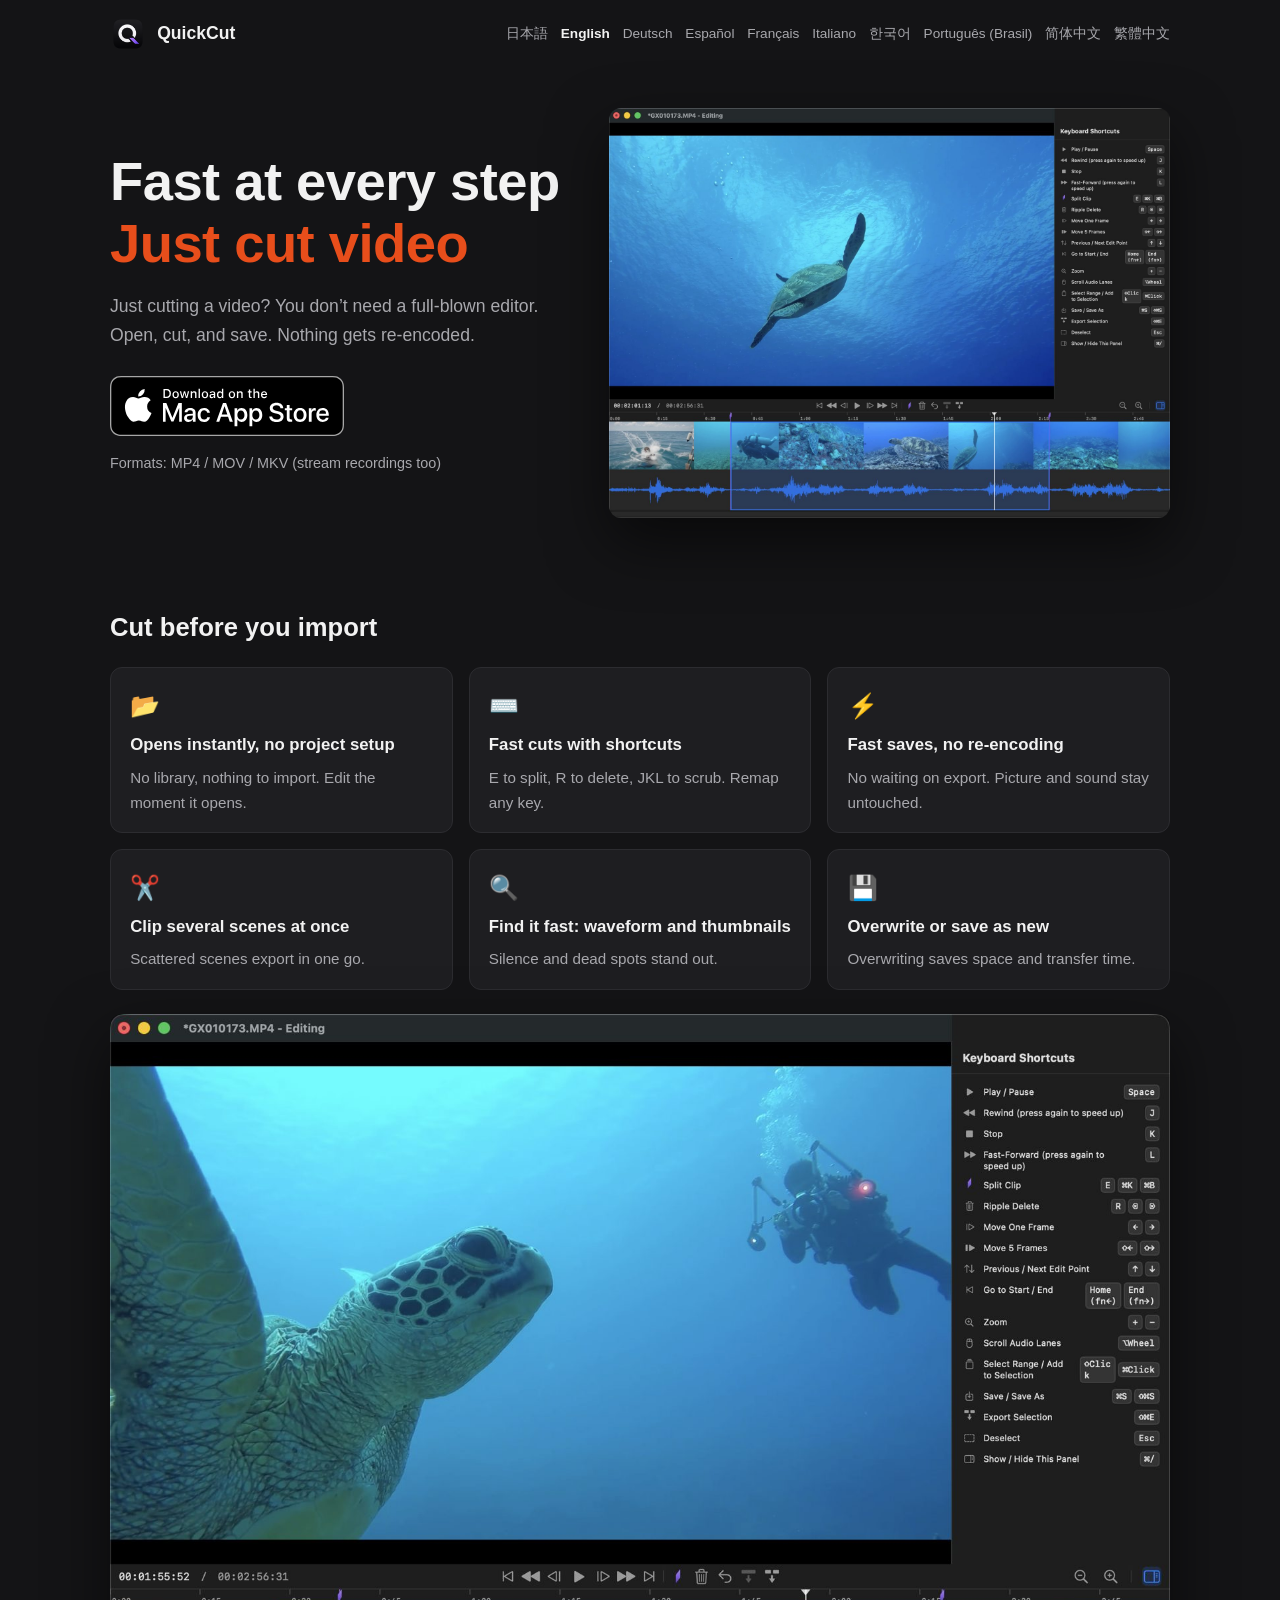
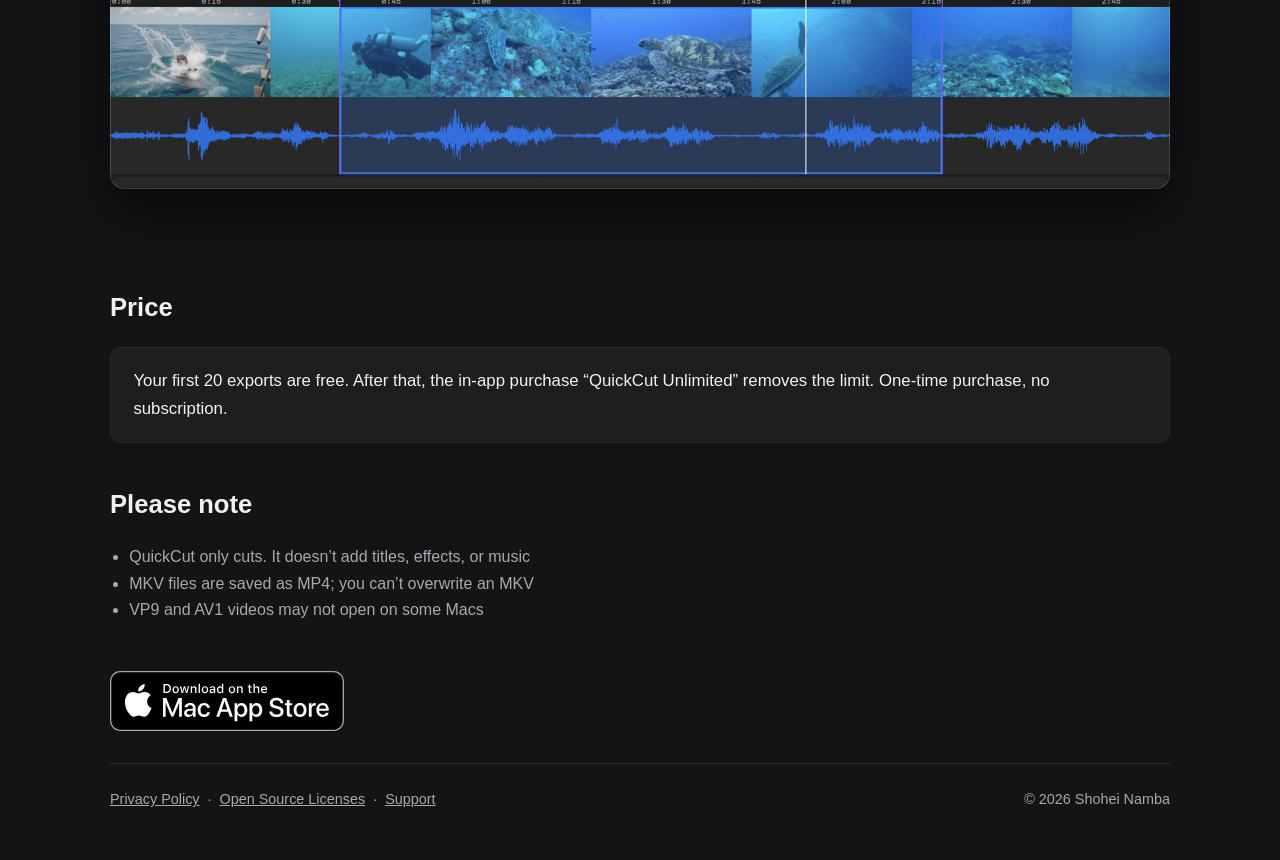
==== index.html @ 039aef96 "LP（トップページ）を追加: 10 言語・ストア原稿から生成 Co-Authored-By: Claude Fable 5.1 <noreply@anthropic.com> Claude-Sessi" ====
<!DOCTYPE html>
<html lang="ja">
<head>
<meta charset="utf-8">
<meta name="viewport" content="width=device-width, initial-scale=1">
<title>QuickCut for Mac</title>
<meta name="description" content="Fast, lossless video trimmer for Mac. No project setup, no re-encoding. / ぜんぶ速い、動画カットアプリ。">
<meta property="og:title" content="QuickCut for Mac">
<meta property="og:description" content="Fast, lossless video trimmer for Mac. No project setup, no re-encoding.">
<meta property="og:image" content="https://nbashohei.github.io/quickcut-info/assets/screenshot-en.jpg">
<link rel="icon" href="assets/icon-512.png">
<style>
:root { --bg:#141416; --panel:#1e1e21; --ink:#f2f2f2; --muted:#a8a8ad; --accent:#e84e1b; --line:#2c2c30; }
* { box-sizing: border-box; }
body { margin:0; background:var(--bg); color:var(--ink); font-family:-apple-system, "Hiragino Sans", "PingFang SC", "PingFang TC", "Apple SD Gothic Neo", sans-serif; line-height:1.65; }
.top { display:flex; align-items:center; gap:.7rem; padding:1rem 1.25rem; max-width:1100px; margin:0 auto; }
.top img { width:36px; height:36px; border-radius:9px; } .top b { font-size:1.1rem; }
nav { margin-left:auto; display:flex; flex-wrap:wrap; gap:.3rem .8rem; font-size:.85rem; justify-content:flex-end; }
nav a { color:var(--muted); text-decoration:none; } nav a[aria-current="true"] { color:var(--ink); font-weight:600; }
section { max-width:1100px; margin:0 auto; padding:0 1.25rem 3rem; }
body.js section { display:none; } body.js section.active { display:block; }
.hero { display:grid; grid-template-columns:1fr 1.2fr; gap:2rem; align-items:center; padding:2.5rem 0 3rem; }
h1 { font-size:clamp(2rem, 4.5vw, 3.4rem); line-height:1.15; margin:0 0 1rem; letter-spacing:-.01em; } h1 em { font-style:normal; color:var(--accent); }
.sub { color:var(--muted); font-size:1.1rem; margin:0 0 1.6rem; } .formats { color:var(--muted); font-size:.9rem; margin:1rem 0 0; }
.badge img { display:block; } .shot, .shot2 { width:100%; height:auto; border-radius:12px; box-shadow:0 24px 60px rgba(0,0,0,.55); }
.shot2 { margin:1.5rem 0 3rem; }
h2 { font-size:1.6rem; margin:2.5rem 0 1.2rem; }
.features { list-style:none; padding:0; margin:0; display:grid; grid-template-columns:repeat(3, 1fr); gap:1rem; }
.features li { background:var(--panel); border:1px solid var(--line); border-radius:12px; padding:1.1rem 1.2rem; display:grid; gap:.35rem; align-content:start; }
.features .ic { font-size:1.5rem; } .features b { font-size:1.05rem; } .features span:last-child { color:var(--muted); font-size:.95rem; }
.price { background:var(--panel); border:1px solid var(--line); border-radius:12px; padding:1.2rem 1.4rem; font-size:1.05rem; }
.notes { color:var(--muted); padding-left:1.2rem; } .cta { margin:3rem 0 2rem; }
footer { border-top:1px solid var(--line); padding-top:1.5rem; color:var(--muted); font-size:.9rem; display:flex; flex-wrap:wrap; gap:.4rem .5rem; }
footer a { color:var(--muted); } footer span { margin-left:auto; }
@media (max-width: 820px) { .hero { grid-template-columns:1fr; } .features { grid-template-columns:1fr; } nav { margin-left:0; justify-content:flex-start; } .top { flex-wrap:wrap; } }
</style>
</head>
<body>
<div class="top"><img src="assets/icon-512.png" alt=""><b>QuickCut</b><nav aria-label="Language"><a href="#ja" data-lang="ja">日本語</a> <a href="#en" data-lang="en">English</a> <a href="#de" data-lang="de">Deutsch</a> <a href="#es" data-lang="es">Español</a> <a href="#fr" data-lang="fr">Français</a> <a href="#it" data-lang="it">Italiano</a> <a href="#ko" data-lang="ko">한국어</a> <a href="#pt-BR" data-lang="pt-BR">Português (Brasil)</a> <a href="#zh-Hans" data-lang="zh-Hans">简体中文</a> <a href="#zh-Hant" data-lang="zh-Hant">繁體中文</a></nav></div>

<section id="ja" lang="ja">
<header class="hero">
  <div class="hero-text">
    <h1>ぜんぶ速い<br><em>動画カットアプリ</em></h1>
    <p class="sub">動画を切るだけに重い編集ソフトはいらない<br>開いてすぐ切って無劣化のまま保存</p>
    <a class="badge" href="https://apps.apple.com/app/id6787743606"><img src="assets/badge-ja-jp.svg" alt="Mac App Store" height="60"></a>
    <p class="formats">対応形式: mp4 / mov / mkv（配信録画もそのまま）</p>
  </div>
  <img class="shot" src="assets/screenshot-ja.jpg" alt="QuickCut" width="1600" loading="eager">
</header>
<h2>取り込む前に 必要なところだけ</h2>
<ul class="features">
<li><span class="ic">📂</span><b>プロジェクト不要ですぐ開く</b><span>ライブラリも読み込み待ちもなし。開いた瞬間から編集。</span></li>
<li><span class="ic">⌨️</span><b>ショートカットで高速カット</b><span>E・R で切って JKL で探す。キー割り当ては自分好みに。</span></li>
<li><span class="ic">⚡️</span><b>再エンコードなしで高速保存</b><span>書き出しを待たない。画質も音質も、そのまま 100%。</span></li>
<li><span class="ic">✂️</span><b>複数シーンをまとめて切り抜き</b><span>離れたシーンも一括書き出し</span></li>
<li><span class="ic">🔍</span><b>波形＆サムネイルですぐ見つかる</b><span>無音や不要なシーンが、ひと目で分かる。</span></li>
<li><span class="ic">💾</span><b>上書きと別名保存を選べる</b><span>上書きなら、容量や転送時間を節約。</span></li>
</ul>
<img class="shot2" src="assets/screenshot2-ja.jpg" alt="" width="1600" loading="lazy">
<h2>価格</h2>
<p class="price">書き出しは20回まで無料です。それ以降はApp内課金「QuickCut Unlimited」で回数無制限になります。買い切りで、月額はありません。</p>
<h2>ご注意</h2>
<ul class="notes">
<li>カット専用です。テロップ、エフェクト、BGMの追加はできません</li>
<li>.mkvは保存時にMP4になります。.mkvへの上書きはできません</li>
<li>VP9やAV1の動画は、お使いのMacによっては開けません</li>
</ul>
<p class="cta"><a class="badge" href="https://apps.apple.com/app/id6787743606"><img src="assets/badge-ja-jp.svg" alt="Mac App Store" height="60"></a></p>
<footer>
  <a href="privacy.html#ja">プライバシーポリシー</a> · <a href="licenses.html">オープンソースライセンス</a> · <a href="mailto:nbash0926i@gmail.com?subject=QuickCut">サポート</a>
  <span>© 2026 Shohei Namba</span>
</footer>
</section>
<section id="en" lang="en">
<header class="hero">
  <div class="hero-text">
    <h1>Fast at every step<br><em>Just cut video</em></h1>
    <p class="sub">Just cutting a video? You don’t need a full-blown editor.<br>Open, cut, and save. Nothing gets re-encoded.</p>
    <a class="badge" href="https://apps.apple.com/app/id6787743606"><img src="assets/badge-en-us.svg" alt="Mac App Store" height="60"></a>
    <p class="formats">Formats: MP4 / MOV / MKV (stream recordings too)</p>
  </div>
  <img class="shot" src="assets/screenshot-en.jpg" alt="QuickCut" width="1600" loading="eager">
</header>
<h2>Cut before you import</h2>
<ul class="features">
<li><span class="ic">📂</span><b>Opens instantly, no project setup</b><span>No library, nothing to import. Edit the moment it opens.</span></li>
<li><span class="ic">⌨️</span><b>Fast cuts with shortcuts</b><span>E to split, R to delete, JKL to scrub. Remap any key.</span></li>
<li><span class="ic">⚡️</span><b>Fast saves, no re-encoding</b><span>No waiting on export. Picture and sound stay untouched.</span></li>
<li><span class="ic">✂️</span><b>Clip several scenes at once</b><span>Scattered scenes export in one go.</span></li>
<li><span class="ic">🔍</span><b>Find it fast: waveform and thumbnails</b><span>Silence and dead spots stand out.</span></li>
<li><span class="ic">💾</span><b>Overwrite or save as new</b><span>Overwriting saves space and transfer time.</span></li>
</ul>
<img class="shot2" src="assets/screenshot2-en.jpg" alt="" width="1600" loading="lazy">
<h2>Price</h2>
<p class="price">Your first 20 exports are free. After that, the in-app purchase “QuickCut Unlimited” removes the limit. One-time purchase, no subscription.</p>
<h2>Please note</h2>
<ul class="notes">
<li>QuickCut only cuts. It doesn’t add titles, effects, or music</li>
<li>MKV files are saved as MP4; you can’t overwrite an MKV</li>
<li>VP9 and AV1 videos may not open on some Macs</li>
</ul>
<p class="cta"><a class="badge" href="https://apps.apple.com/app/id6787743606"><img src="assets/badge-en-us.svg" alt="Mac App Store" height="60"></a></p>
<footer>
  <a href="privacy.html#en">Privacy Policy</a> · <a href="licenses.html">Open Source Licenses</a> · <a href="mailto:nbash0926i@gmail.com?subject=QuickCut">Support</a>
  <span>© 2026 Shohei Namba</span>
</footer>
</section>
<section id="de" lang="de">
<header class="hero">
  <div class="hero-text">
    <h1>Alles geht schnell<br><em>Schneiden, sonst nichts</em></h1>
    <p class="sub">Nur ein Video kürzen? Dafür braucht es kein Schnittprogramm.<br>Öffnen, schneiden, sichern. Ohne Neucodierung.</p>
    <a class="badge" href="https://apps.apple.com/app/id6787743606"><img src="assets/badge-de-de.svg" alt="Mac App Store" height="60"></a>
    <p class="formats">Formate: MP4 / MOV / MKV (auch Stream-Aufnahmen)</p>
  </div>
  <img class="shot" src="assets/screenshot-en.jpg" alt="QuickCut" width="1600" loading="eager">
</header>
<h2>Erst schneiden, dann importieren</h2>
<ul class="features">
<li><span class="ic">📂</span><b>Öffnet sofort, ohne Projekt</b><span>Keine Mediathek, kein Import. Bearbeiten, sobald die Datei offen ist.</span></li>
<li><span class="ic">⌨️</span><b>Schnell schneiden per Tastatur</b><span>E teilt, R löscht, JKL spult. Jede Taste frei belegbar.</span></li>
<li><span class="ic">⚡️</span><b>Schnell sichern, ohne Neucodierung</b><span>Kein Warten auf den Export. Bild und Ton bleiben unverändert.</span></li>
<li><span class="ic">✂️</span><b>Mehrere Szenen auf einmal</b><span>Verstreute Szenen werden in einem Durchgang exportiert.</span></li>
<li><span class="ic">🔍</span><b>Schnell finden: Wellenform + Vorschaubilder</b><span>Stille und Längen fallen sofort auf.</span></li>
<li><span class="ic">💾</span><b>Ersetzen oder als neue Datei sichern</b><span>Ersetzen spart Speicherplatz und Kopierzeit.</span></li>
</ul>
<img class="shot2" src="assets/screenshot2-en.jpg" alt="" width="1600" loading="lazy">
<h2>Preis</h2>
<p class="price">Die ersten 20 Exporte sind kostenlos. Danach hebt der In-App-Kauf „QuickCut Unlimited“ die Grenze auf. Einmaliger Kauf, kein Abo.</p>
<h2>Bitte beachten</h2>
<ul class="notes">
<li>QuickCut schneidet nur. Titel, Effekte oder Musik lassen sich nicht hinzufügen</li>
<li>MKV-Dateien werden als MP4 gesichert; eine MKV lässt sich nicht ersetzen</li>
<li>VP9- und AV1-Videos lassen sich auf manchen Macs nicht öffnen</li>
</ul>
<p class="cta"><a class="badge" href="https://apps.apple.com/app/id6787743606"><img src="assets/badge-de-de.svg" alt="Mac App Store" height="60"></a></p>
<footer>
  <a href="privacy.html#de">Datenschutzrichtlinie</a> · <a href="licenses.html">Open-Source-Lizenzen</a> · <a href="mailto:nbash0926i@gmail.com?subject=QuickCut">Support</a>
  <span>© 2026 Shohei Namba</span>
</footer>
</section>
<section id="es" lang="es">
<header class="hero">
  <div class="hero-text">
    <h1>Rápido en todo<br><em>Solo para cortar vídeo</em></h1>
    <p class="sub">Para cortar un vídeo no hace falta un editor completo.<br>Ábrelo, corta y guarda. Nada se recodifica.</p>
    <a class="badge" href="https://apps.apple.com/app/id6787743606"><img src="assets/badge-es-es.svg" alt="Mac App Store" height="60"></a>
    <p class="formats">MP4 / MOV / MKV, grabaciones de streaming incluidas</p>
  </div>
  <img class="shot" src="assets/screenshot-en.jpg" alt="QuickCut" width="1600" loading="eager">
</header>
<h2>Corta antes de importar</h2>
<ul class="features">
<li><span class="ic">📂</span><b>Se abre al instante, sin proyecto</b><span>Sin biblioteca, sin importar nada. Edita en cuanto se abre.</span></li>
<li><span class="ic">⌨️</span><b>Cortes rápidos con atajos</b><span>E divide, R elimina, JKL para desplazarte. Reasigna cualquier tecla.</span></li>
<li><span class="ic">⚡️</span><b>Guarda rápido, sin recodificar</b><span>Sin esperas al exportar. Imagen y sonido intactos.</span></li>
<li><span class="ic">✂️</span><b>Recorta varias escenas a la vez</b><span>Escenas separadas, una sola exportación.</span></li>
<li><span class="ic">🔍</span><b>Encuéntralo rápido: forma de onda y miniaturas</b><span>Los silencios y tiempos muertos saltan a la vista.</span></li>
<li><span class="ic">💾</span><b>Reemplazar o guardar como nuevo</b><span>Reemplazar ahorra espacio y tiempo de transferencia.</span></li>
</ul>
<img class="shot2" src="assets/screenshot2-en.jpg" alt="" width="1600" loading="lazy">
<h2>Precio</h2>
<p class="price">Las 20 primeras exportaciones son gratis. Después, la compra dentro de la app “QuickCut Unlimited” quita el límite. Pago único, sin suscripción.</p>
<h2>Ten en cuenta</h2>
<ul class="notes">
<li>QuickCut solo corta. No añade títulos, efectos ni música</li>
<li>Los archivos MKV se guardan como MP4; no se puede reemplazar un MKV</li>
<li>Los vídeos VP9 y AV1 pueden no abrirse en algunos Mac</li>
</ul>
<p class="cta"><a class="badge" href="https://apps.apple.com/app/id6787743606"><img src="assets/badge-es-es.svg" alt="Mac App Store" height="60"></a></p>
<footer>
  <a href="privacy.html#es">Política de privacidad</a> · <a href="licenses.html">Licencias de código abierto</a> · <a href="mailto:nbash0926i@gmail.com?subject=QuickCut">Soporte</a>
  <span>© 2026 Shohei Namba</span>
</footer>
</section>
<section id="fr" lang="fr">
<header class="hero">
  <div class="hero-text">
    <h1>Rapide de bout en bout<br><em>Couper, rien d’autre</em></h1>
    <p class="sub">Juste couper une vidéo ? Pas besoin d’un logiciel de montage.<br>Ouvrez, coupez, enregistrez. Sans réencodage.</p>
    <a class="badge" href="https://apps.apple.com/app/id6787743606"><img src="assets/badge-fr-fr.svg" alt="Mac App Store" height="60"></a>
    <p class="formats">Formats : MP4 / MOV / MKV (enregistrements de stream inclus)</p>
  </div>
  <img class="shot" src="assets/screenshot-en.jpg" alt="QuickCut" width="1600" loading="eager">
</header>
<h2>Coupez avant d’importer</h2>
<ul class="features">
<li><span class="ic">📂</span><b>S’ouvre aussitôt, sans projet</b><span>Ni bibliothèque, ni import. Le fichier s’ouvre, vous montez.</span></li>
<li><span class="ic">⌨️</span><b>Des coupes rapides au clavier</b><span>E scinde, R supprime, JKL fait défiler. Chaque touche est réassignable.</span></li>
<li><span class="ic">⚡️</span><b>Enregistrement rapide, sans réencodage</b><span>Pas d’attente à l’exportation. Image et son restent intacts.</span></li>
<li><span class="ic">✂️</span><b>Plusieurs scènes d’un coup</b><span>Des scènes éparses, exportées en une seule opération.</span></li>
<li><span class="ic">🔍</span><b>Repérez vite : forme d’onde et vignettes</b><span>Silences et temps morts sautent aux yeux.</span></li>
<li><span class="ic">💾</span><b>Remplacer ou nouveau fichier</b><span>Remplacer l’original économise de l’espace et du temps de transfert.</span></li>
</ul>
<img class="shot2" src="assets/screenshot2-en.jpg" alt="" width="1600" loading="lazy">
<h2>Prix</h2>
<p class="price">Vos 20 premières exportations sont gratuites. Ensuite, l’achat intégré « QuickCut Unlimited » lève la limite. Achat unique, sans abonnement.</p>
<h2>À noter</h2>
<ul class="notes">
<li>QuickCut ne fait que couper. Il n’ajoute ni titres, ni effets, ni musique</li>
<li>Les fichiers MKV sont enregistrés en MP4 ; impossible de remplacer un MKV</li>
<li>Les vidéos VP9 et AV1 peuvent ne pas s’ouvrir sur certains Mac</li>
</ul>
<p class="cta"><a class="badge" href="https://apps.apple.com/app/id6787743606"><img src="assets/badge-fr-fr.svg" alt="Mac App Store" height="60"></a></p>
<footer>
  <a href="privacy.html#fr">Politique de confidentialité</a> · <a href="licenses.html">Licences open source</a> · <a href="mailto:nbash0926i@gmail.com?subject=QuickCut">Assistance</a>
  <span>© 2026 Shohei Namba</span>
</footer>
</section>
<section id="it" lang="it">
<header class="hero">
  <div class="hero-text">
    <h1>Veloce in tutto<br><em>Solo per tagliare video</em></h1>
    <p class="sub">Per tagliare un video non serve un editor completo.<br>Apri, taglia e salva. Niente ricodifica.</p>
    <a class="badge" href="https://apps.apple.com/app/id6787743606"><img src="assets/badge-it-it.svg" alt="Mac App Store" height="60"></a>
    <p class="formats">MP4 / MOV / MKV, registrazioni di streaming comprese</p>
  </div>
  <img class="shot" src="assets/screenshot-en.jpg" alt="QuickCut" width="1600" loading="eager">
</header>
<h2>Taglia prima di importare</h2>
<ul class="features">
<li><span class="ic">📂</span><b>Si apre subito, senza progetto</b><span>Niente libreria, niente importazione. Modifichi appena si apre.</span></li>
<li><span class="ic">⌨️</span><b>Tagli rapidi da tastiera</b><span>E divide, R elimina, JKL per scorrere. Riassegna qualsiasi tasto.</span></li>
<li><span class="ic">⚡️</span><b>Salva subito, senza ricodifica</b><span>Nessuna attesa per esportare. Immagine e audio restano intatti.</span></li>
<li><span class="ic">✂️</span><b>Ritaglia più scene in una volta</b><span>Le scene sparse si esportano in un colpo solo.</span></li>
<li><span class="ic">🔍</span><b>Trova subito: forma d’onda e miniature</b><span>Silenzi e tempi morti si vedono a colpo d’occhio.</span></li>
<li><span class="ic">💾</span><b>Sostituisci o salva come nuovo</b><span>Sostituire risparmia spazio e tempo di copia.</span></li>
</ul>
<img class="shot2" src="assets/screenshot2-en.jpg" alt="" width="1600" loading="lazy">
<h2>Prezzo</h2>
<p class="price">Le prime 20 esportazioni sono gratuite. Poi l’acquisto in-app “QuickCut Unlimited” elimina il limite. Pagamento unico, nessun abbonamento.</p>
<h2>Da sapere</h2>
<ul class="notes">
<li>QuickCut taglia e basta. Non aggiunge titoli, effetti o musica</li>
<li>I file MKV vengono salvati come MP4; non è possibile sostituire un MKV</li>
<li>I video VP9 e AV1 potrebbero non aprirsi su alcuni Mac</li>
</ul>
<p class="cta"><a class="badge" href="https://apps.apple.com/app/id6787743606"><img src="assets/badge-it-it.svg" alt="Mac App Store" height="60"></a></p>
<footer>
  <a href="privacy.html#it">Informativa sulla privacy</a> · <a href="licenses.html">Licenze open source</a> · <a href="mailto:nbash0926i@gmail.com?subject=QuickCut">Supporto</a>
  <span>© 2026 Shohei Namba</span>
</footer>
</section>
<section id="ko" lang="ko">
<header class="hero">
  <div class="hero-text">
    <h1>모든 게 빠른<br><em>동영상 자르기 앱</em></h1>
    <p class="sub">동영상 자르기에 무거운 편집 프로그램은 필요 없습니다<br>열어서 자르고 저장. 재인코딩은 하지 않습니다</p>
    <a class="badge" href="https://apps.apple.com/app/id6787743606"><img src="assets/badge-ko-kr.svg" alt="Mac App Store" height="60"></a>
    <p class="formats">지원 형식: MP4 / MOV / MKV(방송 녹화본도 그대로)</p>
  </div>
  <img class="shot" src="assets/screenshot-en.jpg" alt="QuickCut" width="1600" loading="eager">
</header>
<h2>편집 프로그램에 넣기 전, 필요한 부분만</h2>
<ul class="features">
<li><span class="ic">📂</span><b>프로젝트 없이 바로 열기</b><span>라이브러리도 불러오기도 없이, 열리는 순간부터 편집</span></li>
<li><span class="ic">⌨️</span><b>단축키로 빠르게 자르기</b><span>E로 분할, R로 삭제, JKL로 탐색 키 할당은 원하는 대로 바꿀 수 있습니다</span></li>
<li><span class="ic">⚡️</span><b>재인코딩 없이 빠르게 저장</b><span>내보내기를 기다릴 필요가 없습니다 화질도 음질도 원본 그대로</span></li>
<li><span class="ic">✂️</span><b>여러 장면을 한 번에 잘라내기</b><span>떨어져 있는 장면도 한꺼번에 내보냅니다.</span></li>
<li><span class="ic">🔍</span><b>파형과 썸네일로 바로 찾기</b><span>무음 구간과 버릴 장면이 한눈에 보입니다.</span></li>
<li><span class="ic">💾</span><b>원본 파일 대치 또는 새 파일로 저장</b><span>원본 파일을 대치하면 용량도 전송 시간도 절약됩니다.</span></li>
</ul>
<img class="shot2" src="assets/screenshot2-en.jpg" alt="" width="1600" loading="lazy">
<h2>가격</h2>
<p class="price">내보내기는 20회까지 무료입니다. 그 이후에는 앱 내 구입 “QuickCut Unlimited”로 횟수 제한이 사라집니다. 한 번만 구입하면 됩니다. 구독은 없습니다.</p>
<h2>참고</h2>
<ul class="notes">
<li>QuickCut은 자르기만 합니다. 자막, 효과, 음악 추가는 할 수 없습니다</li>
<li>MKV 파일은 MP4로 저장됩니다. 원본 MKV 파일을 대치(덮어쓰기)할 수는 없습니다</li>
<li>VP9, AV1 동영상은 일부 Mac에서 열리지 않을 수 있습니다</li>
</ul>
<p class="cta"><a class="badge" href="https://apps.apple.com/app/id6787743606"><img src="assets/badge-ko-kr.svg" alt="Mac App Store" height="60"></a></p>
<footer>
  <a href="privacy.html#ko">개인정보 처리방침</a> · <a href="licenses.html">오픈 소스 라이선스</a> · <a href="mailto:nbash0926i@gmail.com?subject=QuickCut">지원</a>
  <span>© 2026 Shohei Namba</span>
</footer>
</section>
<section id="pt-BR" lang="pt-BR">
<header class="hero">
  <div class="hero-text">
    <h1>Rápido em tudo<br><em>Só para cortar vídeo</em></h1>
    <p class="sub">Cortar um vídeo não exige um editor completo.<br>Abra, corte e salve. Nada é recodificado.</p>
    <a class="badge" href="https://apps.apple.com/app/id6787743606"><img src="assets/badge-pt-br.svg" alt="Mac App Store" height="60"></a>
    <p class="formats">MP4 / MOV / MKV, inclusive gravações de lives</p>
  </div>
  <img class="shot" src="assets/screenshot-en.jpg" alt="QuickCut" width="1600" loading="eager">
</header>
<h2>Corte antes de importar</h2>
<ul class="features">
<li><span class="ic">📂</span><b>Abre na hora, sem criar projeto</b><span>Sem biblioteca, sem importar. Edite assim que abrir.</span></li>
<li><span class="ic">⌨️</span><b>Cortes rápidos com atalhos</b><span>E divide, R exclui, JKL para navegar. Reatribua qualquer tecla.</span></li>
<li><span class="ic">⚡️</span><b>Salva rápido, sem recodificar</b><span>Sem esperar a exportação. Imagem e som intactos.</span></li>
<li><span class="ic">✂️</span><b>Recorte várias cenas de uma vez</b><span>Cenas espalhadas saem em uma única exportação.</span></li>
<li><span class="ic">🔍</span><b>Encontre rápido: forma de onda e miniaturas</b><span>Silêncios e trechos parados saltam aos olhos.</span></li>
<li><span class="ic">💾</span><b>Substituir ou salvar como novo</b><span>Substituir economiza espaço e tempo de transferência.</span></li>
</ul>
<img class="shot2" src="assets/screenshot2-en.jpg" alt="" width="1600" loading="lazy">
<h2>Preço</h2>
<p class="price">As 20 primeiras exportações são grátis. Depois, a compra dentro do app “QuickCut Unlimited” remove o limite. Compra única, sem assinatura.</p>
<h2>Atenção</h2>
<ul class="notes">
<li>O QuickCut só corta. Não adiciona títulos, efeitos nem música</li>
<li>Arquivos MKV são salvos como MP4; não dá para substituir um MKV</li>
<li>Vídeos VP9 e AV1 podem não abrir em alguns Macs</li>
</ul>
<p class="cta"><a class="badge" href="https://apps.apple.com/app/id6787743606"><img src="assets/badge-pt-br.svg" alt="Mac App Store" height="60"></a></p>
<footer>
  <a href="privacy.html#pt-BR">Política de Privacidade</a> · <a href="licenses.html">Licenças de código aberto</a> · <a href="mailto:nbash0926i@gmail.com?subject=QuickCut">Suporte</a>
  <span>© 2026 Shohei Namba</span>
</footer>
</section>
<section id="zh-Hans" lang="zh-Hans">
<header class="hero">
  <div class="hero-text">
    <h1>剪视频<br><em>每一步都快</em></h1>
    <p class="sub">只是剪一段视频，不需要庞大的剪辑软件。<br>打开、剪、保存。不重新编码。</p>
    <a class="badge" href="https://apps.apple.com/app/id6787743606"><img src="assets/badge-zh-cn.svg" alt="Mac App Store" height="60"></a>
    <p class="formats">格式：MP4 / MOV / MKV（直播录像也能开）</p>
  </div>
  <img class="shot" src="assets/screenshot-en.jpg" alt="QuickCut" width="1600" loading="eager">
</header>
<h2>先剪好 再导入</h2>
<ul class="features">
<li><span class="ic">📂</span><b>打开就能剪，不用建项目</b><span>没有资源库，无需导入。打开的那一刻就开始剪。</span></li>
<li><span class="ic">⌨️</span><b>快捷键，剪得快</b><span>E 分割，R 删除，JKL 快进快退。按键随你改。</span></li>
<li><span class="ic">⚡️</span><b>不重新编码，保存飞快</b><span>导出不用等。画面和声音原样保留。</span></li>
<li><span class="ic">✂️</span><b>多个场景一次剪出</b><span>分散在各处的场景，一次导出。</span></li>
<li><span class="ic">🔍</span><b>波形＋缩略图，一眼找到</b><span>静音段和废镜头一目了然。</span></li>
<li><span class="ic">💾</span><b>替换原文件，或存为新文件</b><span>替换原文件，省空间也省传输时间。</span></li>
</ul>
<img class="shot2" src="assets/screenshot2-en.jpg" alt="" width="1600" loading="lazy">
<h2>价格</h2>
<p class="price">前 20 次导出免费。之后通过 App 内购买“QuickCut Unlimited”解除次数限制。一次买断，无需订阅。</p>
<h2>请注意</h2>
<ul class="notes">
<li>QuickCut 只做剪切。不能加标题、特效或配乐</li>
<li>MKV 文件会保存为 MP4，不能替换原 MKV 文件</li>
<li>VP9 和 AV1 视频在部分 Mac 上可能无法打开</li>
</ul>
<p class="cta"><a class="badge" href="https://apps.apple.com/app/id6787743606"><img src="assets/badge-zh-cn.svg" alt="Mac App Store" height="60"></a></p>
<footer>
  <a href="privacy.html#zh-Hans">隐私政策</a> · <a href="licenses.html">开源许可证</a> · <a href="mailto:nbash0926i@gmail.com?subject=QuickCut">支持</a>
  <span>© 2026 Shohei Namba</span>
</footer>
</section>
<section id="zh-Hant" lang="zh-Hant">
<header class="hero">
  <div class="hero-text">
    <h1>剪影片<br><em>每一步都快</em></h1>
    <p class="sub">只是剪一段影片，不需要笨重的剪輯軟體。<br>打開、剪、儲存。不重新編碼。</p>
    <a class="badge" href="https://apps.apple.com/app/id6787743606"><img src="assets/badge-en-us.svg" alt="Mac App Store" height="60"></a>
    <p class="formats">格式：MP4 / MOV / MKV（直播錄影也能開）</p>
  </div>
  <img class="shot" src="assets/screenshot-en.jpg" alt="QuickCut" width="1600" loading="eager">
</header>
<h2>先剪好 再匯入</h2>
<ul class="features">
<li><span class="ic">📂</span><b>打開就能剪，不必建專案</b><span>沒有資料庫，不必匯入。打開的那一刻就開始剪。</span></li>
<li><span class="ic">⌨️</span><b>快速鍵，剪得快</b><span>E 分割，R 刪除，JKL 倒轉快轉。按鍵隨你改。</span></li>
<li><span class="ic">⚡️</span><b>不重新編碼，儲存飛快</b><span>匯出不必等。畫面和聲音原封不動。</span></li>
<li><span class="ic">✂️</span><b>多個場景一次剪出</b><span>分散各處的場景，一次匯出。</span></li>
<li><span class="ic">🔍</span><b>波形＋縮圖，一眼找到</b><span>靜音段和廢鏡頭一目了然。</span></li>
<li><span class="ic">💾</span><b>取代原檔，或另存新檔</b><span>取代原檔，省空間也省傳輸時間。</span></li>
</ul>
<img class="shot2" src="assets/screenshot2-en.jpg" alt="" width="1600" loading="lazy">
<h2>價格</h2>
<p class="price">前 20 次匯出免費。之後透過 App 內購買「QuickCut Unlimited」解除次數限制。一次買斷，不用訂閱。</p>
<h2>請注意</h2>
<ul class="notes">
<li>QuickCut 只做一件事：剪掉不要的部分。不能加標題、特效或配樂</li>
<li>MKV 檔案會儲存為 MP4，不能取代原 MKV 檔案</li>
<li>VP9 和 AV1 影片在部分 Mac 上可能無法開啟</li>
</ul>
<p class="cta"><a class="badge" href="https://apps.apple.com/app/id6787743606"><img src="assets/badge-en-us.svg" alt="Mac App Store" height="60"></a></p>
<footer>
  <a href="privacy.html#zh-Hant">隱私權政策</a> · <a href="licenses.html">開放原始碼授權</a> · <a href="mailto:nbash0926i@gmail.com?subject=QuickCut">支援</a>
  <span>© 2026 Shohei Namba</span>
</footer>
</section>

<script>
(function () {
  var codes = ['ja', 'en', 'de', 'es', 'fr', 'it', 'ko', 'pt-BR', 'zh-Hans', 'zh-Hant'];
  function pick() {
    var h = location.hash.replace('#', ''); if (codes.indexOf(h) >= 0) return h;
    var langs = navigator.languages || [navigator.language || 'en'];
    for (var i = 0; i < langs.length; i++) {
      var l = langs[i].toLowerCase();
      if (l.indexOf('zh') === 0) return (l.indexOf('hant') >= 0 || l.indexOf('tw') >= 0 || l.indexOf('hk') >= 0 || l.indexOf('mo') >= 0) ? 'zh-Hant' : 'zh-Hans';
      if (l.indexOf('pt') === 0) return 'pt-BR';
      var base = l.split('-')[0]; if (codes.indexOf(base) >= 0) return base;
    }
    return 'en';
  }
  function show(code) {
    document.querySelectorAll('section').forEach(function (s) { s.classList.toggle('active', s.id === code); });
    document.querySelectorAll('nav a').forEach(function (a) { a.setAttribute('aria-current', a.dataset.lang === code ? 'true' : 'false'); });
    document.documentElement.lang = code;
  }
  document.body.classList.add('js'); show(pick());
  window.addEventListener('hashchange', function () { show(pick()); window.scrollTo(0, 0); });
})();
</script>
</body>
</html>
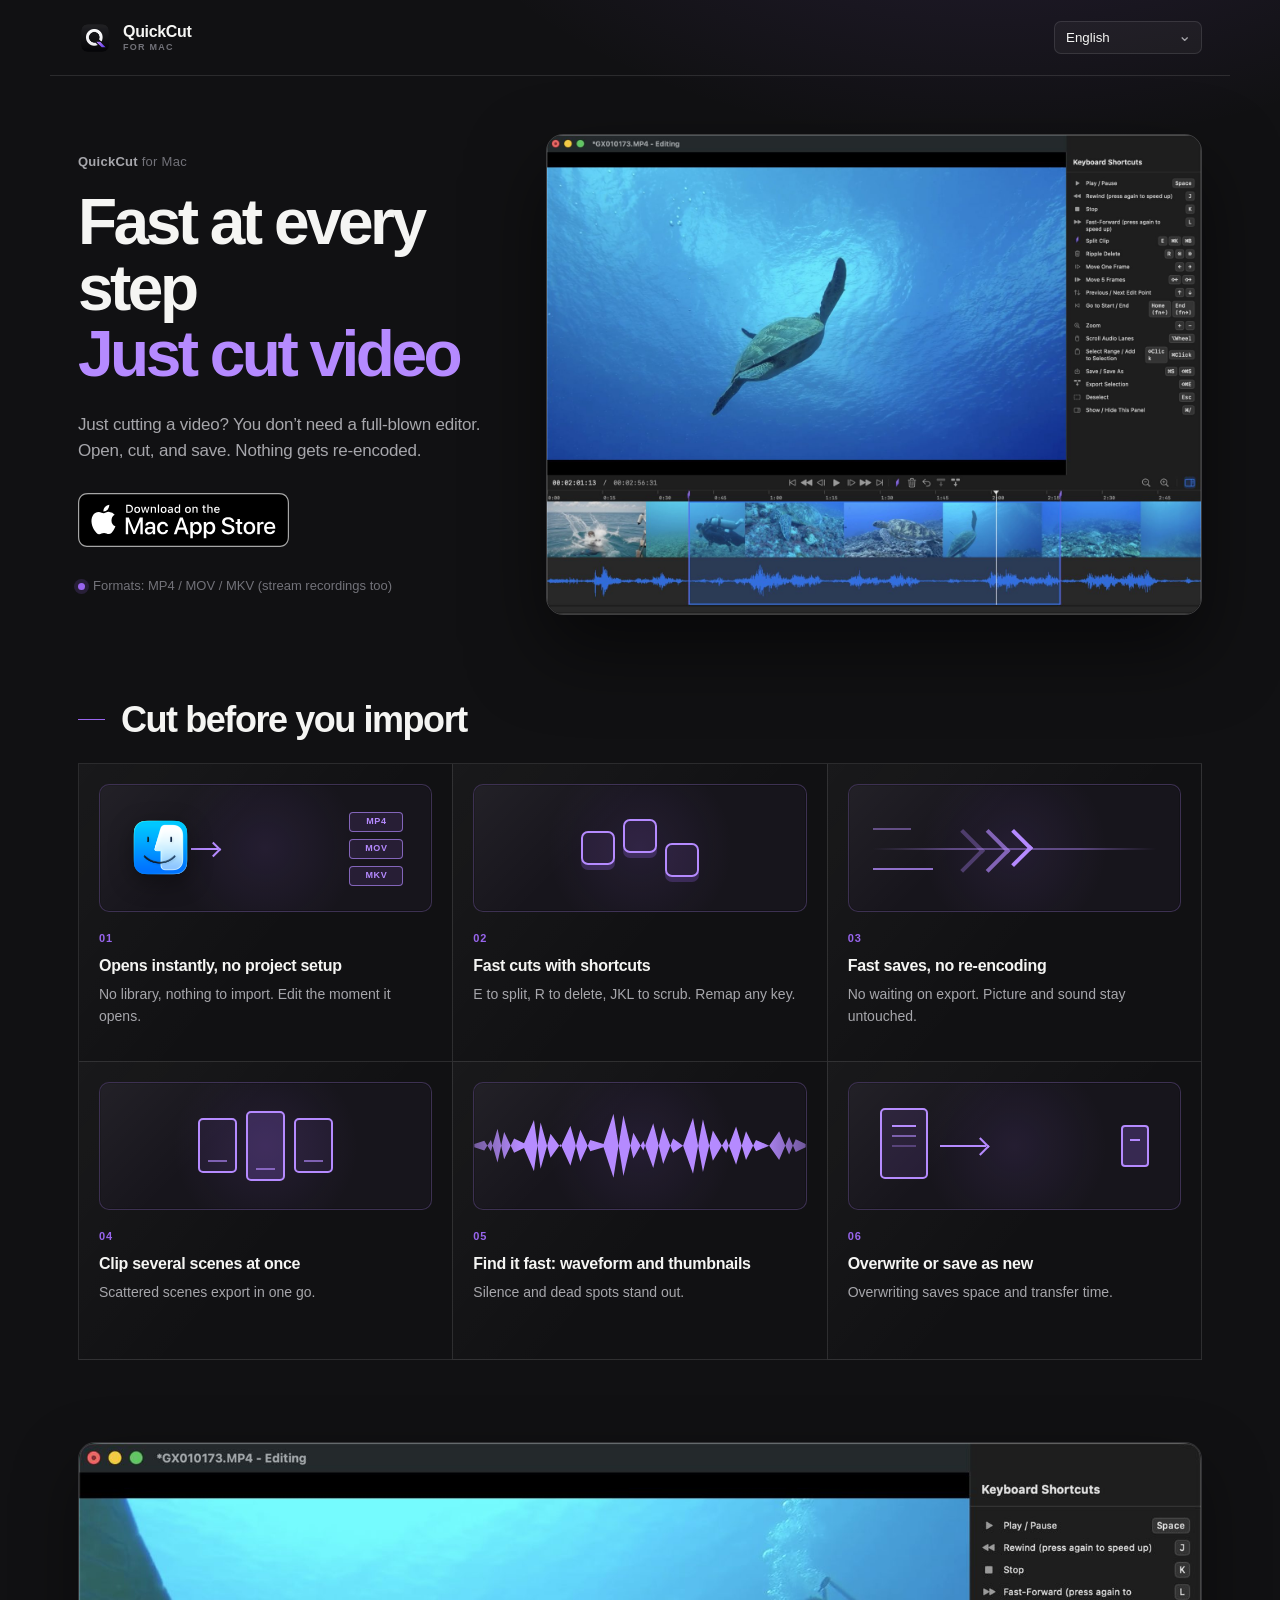
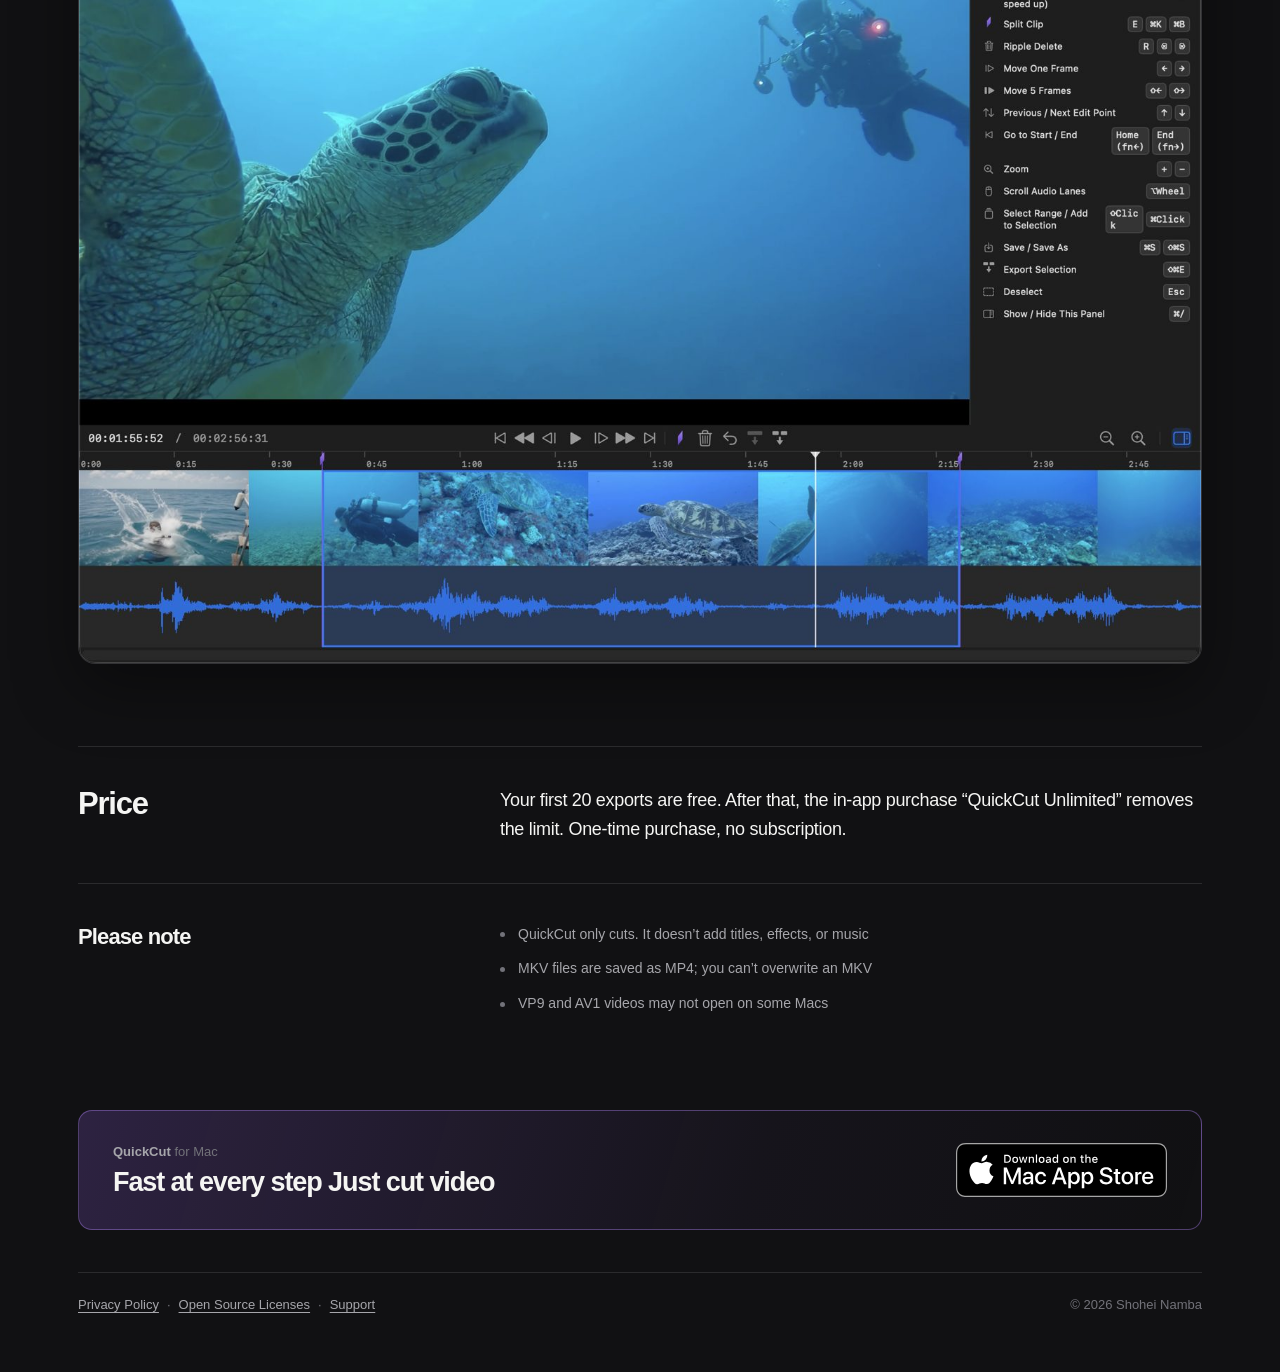
==== commit 5898f1dc: "LPを公式プロダクトページ調に刷新" ====
--- a/index.html
+++ b/index.html
@@ -8,65 +8,116 @@
 <meta property="og:title" content="QuickCut for Mac">
 <meta property="og:description" content="Fast, lossless video trimmer for Mac. No project setup, no re-encoding.">
 <meta property="og:image" content="https://nbashohei.github.io/quickcut-info/assets/screenshot-en.jpg">
+<meta name="theme-color" content="#111113">
+<meta name="apple-mobile-web-app-title" content="QuickCut">
 <link rel="icon" href="assets/icon-512.png">
+<link rel="apple-touch-icon" href="assets/icon-512.png">
+<script type="application/ld+json">{"@context":"https://schema.org","@type":"SoftwareApplication","name":"QuickCut","operatingSystem":"macOS","applicationCategory":"MultimediaApplication","downloadUrl":"https://apps.apple.com/app/id6787743606"}</script>
 <style>
-:root { --bg:#141416; --panel:#1e1e21; --ink:#f2f2f2; --muted:#a8a8ad; --accent:#e84e1b; --line:#2c2c30; }
-* { box-sizing: border-box; }
-body { margin:0; background:var(--bg); color:var(--ink); font-family:-apple-system, "Hiragino Sans", "PingFang SC", "PingFang TC", "Apple SD Gothic Neo", sans-serif; line-height:1.65; }
-.top { display:flex; align-items:center; gap:.7rem; padding:1rem 1.25rem; max-width:1100px; margin:0 auto; }
-.top img { width:36px; height:36px; border-radius:9px; } .top b { font-size:1.1rem; }
-nav { margin-left:auto; display:flex; flex-wrap:wrap; gap:.3rem .8rem; font-size:.85rem; justify-content:flex-end; }
-nav a { color:var(--muted); text-decoration:none; } nav a[aria-current="true"] { color:var(--ink); font-weight:600; }
-section { max-width:1100px; margin:0 auto; padding:0 1.25rem 3rem; }
-body.js section { display:none; } body.js section.active { display:block; }
-.hero { display:grid; grid-template-columns:1fr 1.2fr; gap:2rem; align-items:center; padding:2.5rem 0 3rem; }
-h1 { font-size:clamp(2rem, 4.5vw, 3.4rem); line-height:1.15; margin:0 0 1rem; letter-spacing:-.01em; } h1 em { font-style:normal; color:var(--accent); }
-.sub { color:var(--muted); font-size:1.1rem; margin:0 0 1.6rem; } .formats { color:var(--muted); font-size:.9rem; margin:1rem 0 0; }
-.badge img { display:block; } .shot, .shot2 { width:100%; height:auto; border-radius:12px; box-shadow:0 24px 60px rgba(0,0,0,.55); }
-.shot2 { margin:1.5rem 0 3rem; }
-h2 { font-size:1.6rem; margin:2.5rem 0 1.2rem; }
-.features { list-style:none; padding:0; margin:0; display:grid; grid-template-columns:repeat(3, 1fr); gap:1rem; }
-.features li { background:var(--panel); border:1px solid var(--line); border-radius:12px; padding:1.1rem 1.2rem; display:grid; gap:.35rem; align-content:start; }
-.features .ic { font-size:1.5rem; } .features b { font-size:1.05rem; } .features span:last-child { color:var(--muted); font-size:.95rem; }
-.price { background:var(--panel); border:1px solid var(--line); border-radius:12px; padding:1.2rem 1.4rem; font-size:1.05rem; }
-.notes { color:var(--muted); padding-left:1.2rem; } .cta { margin:3rem 0 2rem; }
-footer { border-top:1px solid var(--line); padding-top:1.5rem; color:var(--muted); font-size:.9rem; display:flex; flex-wrap:wrap; gap:.4rem .5rem; }
-footer a { color:var(--muted); } footer span { margin-left:auto; }
-@media (max-width: 820px) { .hero { grid-template-columns:1fr; } .features { grid-template-columns:1fr; } nav { margin-left:0; justify-content:flex-start; } .top { flex-wrap:wrap; } }
+:root { --bg:#111113; --surface:#19191c; --surface-raised:#202024; --ink:#f5f5f3; --muted:#a6a6ab; --soft:#727279; --accent:#9865ed; --accent-bright:#b58aff; --accent-faint:rgba(152,101,237,.17); --line:rgba(255,255,255,.11); --max:1180px; }
+* { box-sizing:border-box; } html { background:var(--bg); }
+body { margin:0; min-width:320px; background:radial-gradient(900px 530px at 78% -7%, var(--accent-faint), transparent 67%), var(--bg); color:var(--ink); font-family:-apple-system, BlinkMacSystemFont, "Hiragino Sans", "PingFang SC", "PingFang TC", "Apple SD Gothic Neo", sans-serif; line-height:1.55; -webkit-font-smoothing:antialiased; } .sr-only { position:absolute; width:1px; height:1px; padding:0; margin:-1px; overflow:hidden; clip:rect(0,0,0,0); white-space:nowrap; border:0; }
+.top { height:76px; max-width:var(--max); margin:0 auto; padding:0 28px; display:flex; align-items:center; justify-content:space-between; border-bottom:1px solid var(--line); }
+.brand { display:flex; align-items:center; gap:11px; color:var(--ink); text-decoration:none; } .brand img { width:34px; height:34px; border-radius:8px; }
+.brand-name { display:grid; line-height:1; gap:3px; } .brand-name b { font-size:16px; letter-spacing:-.02em; } .brand-name small { color:var(--soft); font-size:9px; font-weight:700; letter-spacing:.14em; }
+.language-select { position:relative; } .language-select::after { content:"⌄"; position:absolute; right:11px; top:50%; transform:translateY(-56%); color:var(--muted); pointer-events:none; }
+.language-select select { appearance:none; min-width:138px; padding:8px 28px 8px 11px; border:1px solid var(--line); border-radius:7px; background:rgba(255,255,255,.04); color:var(--ink); font:500 13px inherit; cursor:pointer; } .language-select select:focus-visible { outline:2px solid var(--accent); outline-offset:2px; }
+section { max-width:var(--max); margin:0 auto; padding:0 28px 52px; } body.js section { display:none; } body.js section.active { display:block; }
+.hero { display:grid; grid-template-columns:minmax(310px,.83fr) minmax(480px,1.35fr); gap:64px; align-items:center; min-height:590px; padding:58px 0 72px; }
+.eyebrow { margin:0 0 18px; color:var(--muted); font-size:13px; font-weight:600; letter-spacing:.02em; } .eyebrow span, .cta p span { color:var(--soft); font-weight:500; }
+h1 { max-width:580px; margin:0; font-size:clamp(43px,5vw,68px); line-height:1.03; letter-spacing:-.055em; } h1 em { color:var(--accent-bright); font-style:normal; }
+.sub { margin:24px 0 28px; color:var(--muted); font-size:17px; letter-spacing:-.012em; } .badge { display:inline-block; } .badge img { display:block; height:54px; width:auto; transition:transform .2s ease, filter .2s ease; } .badge:hover img { transform:translateY(-2px); filter:brightness(1.13); }
+.formats { display:flex; align-items:center; gap:8px; margin:22px 0 0; color:var(--soft); font-size:13px; } .formats span { width:7px; height:7px; border-radius:50%; background:var(--accent); box-shadow:0 0 0 4px var(--accent-faint); }
+.hero-visual { position:relative; } .hero-visual::before { content:""; position:absolute; inset:10% -4% -10%; z-index:-1; border-radius:45%; background:radial-gradient(ellipse, rgba(40,131,225,.19), transparent 67%); filter:blur(18px); }
+.shot { display:block; width:100%; height:auto; border:1px solid rgba(255,255,255,.19); border-radius:17px; box-shadow:0 34px 76px rgba(0,0,0,.53), 0 1px 0 rgba(255,255,255,.12) inset; }
+.section-heading { display:flex; align-items:center; gap:16px; margin:12px 0 22px; } .section-heading > span { width:27px; height:1px; background:var(--accent); }
+h2 { margin:0; font-size:clamp(25px,3vw,36px); line-height:1.17; letter-spacing:-.04em; }
+.features { display:grid; grid-template-columns:repeat(3, 1fr); margin:0; padding:0; list-style:none; border-top:1px solid var(--line); border-left:1px solid var(--line); }
+.features li { min-height:298px; display:grid; grid-template-rows:128px 1fr; gap:18px; padding:20px 20px 24px; overflow:hidden; border-right:1px solid var(--line); border-bottom:1px solid var(--line); background:linear-gradient(130deg, rgba(255,255,255,.035), transparent 56%); } .features li:hover .visual { border-color:rgba(181,138,255,.48); background-color:rgba(152,101,237,.09); }
+.feature-copy { display:grid; align-content:start; gap:8px; } .feature-number { color:var(--accent); font-size:11px; font-weight:700; letter-spacing:.08em; } .features b { font-size:16px; line-height:1.35; letter-spacing:-.018em; } .features .feature-copy > span:last-child { color:var(--muted); font-size:14px; line-height:1.55; }
+.visual { position:relative; width:100%; height:128px; overflow:hidden; border:1px solid rgba(181,138,255,.24); border-radius:10px; background:radial-gradient(circle at 50% 50%, rgba(152,101,237,.1), transparent 52%), #17151c; box-shadow:inset 0 0 0 1px rgba(0,0,0,.2); transition:border-color .25s ease, background-color .25s ease; }
+.visual::after { content:""; position:absolute; inset:0; background:linear-gradient(135deg, rgba(255,255,255,.05), transparent 38%); pointer-events:none; }
+.visual-open img { position:absolute; z-index:1; left:27px; top:29px; width:67px; height:67px; filter:drop-shadow(0 7px 12px rgba(0,0,0,.35)); } .visual-open em { position:absolute; left:91px; top:63px; width:27px; height:2px; background:var(--accent-bright); } .visual-open em::after { content:""; position:absolute; right:-1px; top:-4px; width:9px; height:9px; border-top:2px solid var(--accent-bright); border-right:2px solid var(--accent-bright); transform:rotate(45deg); } .visual-open span { position:absolute; right:28px; display:grid; place-items:center; width:54px; height:20px; border:1px solid rgba(181,138,255,.66); border-radius:4px; background:rgba(152,101,237,.12); color:var(--accent-bright); font:700 9px/1 -apple-system, sans-serif; letter-spacing:.07em; } .visual-open span:nth-of-type(1) { top:27px; } .visual-open span:nth-of-type(2) { top:54px; } .visual-open span:nth-of-type(3) { top:81px; }
+.visual-keys { display:flex; align-items:center; justify-content:center; gap:8px; } .visual-keys i { width:34px; height:34px; border:2px solid var(--accent-bright); border-radius:7px; background:rgba(152,101,237,.1); box-shadow:0 5px 0 rgba(152,101,237,.25); } .visual-keys i:nth-child(2) { transform:translateY(-12px); } .visual-keys i:nth-child(3) { transform:translateY(12px); }
+.visual-speed i { position:absolute; left:50%; top:50%; width:27px; height:27px; transform:translate(-50%,-50%) rotate(45deg); border-top:4px solid var(--accent-bright); border-right:4px solid var(--accent-bright); } .visual-speed i::before, .visual-speed i::after { content:""; position:absolute; width:27px; height:27px; border-top:4px solid var(--accent-bright); border-right:4px solid var(--accent-bright); } .visual-speed i::before { left:-18px; top:14px; opacity:.66; } .visual-speed i::after { left:-36px; top:32px; opacity:.32; } .visual-speed span { position:absolute; left:24px; right:24px; top:50%; height:2px; background:linear-gradient(90deg, transparent, rgba(181,138,255,.43) 28%, rgba(181,138,255,.43) 73%, transparent); } .visual-speed span::before, .visual-speed span::after { content:""; position:absolute; left:0; height:2px; background:var(--accent-bright); } .visual-speed span::before { top:-20px; width:38px; opacity:.45; } .visual-speed span::after { top:20px; width:60px; opacity:.76; }
+.visual-scenes { display:flex; align-items:center; justify-content:center; gap:9px; } .visual-scenes i { position:relative; width:39px; height:55px; border:2px solid var(--accent-bright); border-radius:5px; background:rgba(152,101,237,.08); } .visual-scenes i:nth-child(2) { height:70px; background:rgba(152,101,237,.23); } .visual-scenes i::after { content:""; position:absolute; left:8px; right:8px; bottom:9px; height:2px; background:rgba(181,138,255,.62); }
+.visual-wave i { position:absolute; inset:23px 0; display:block; background:linear-gradient(90deg, rgba(181,138,255,.56), var(--accent-bright) 14%, var(--accent-bright) 86%, rgba(181,138,255,.56)); clip-path:polygon(0 48%, 3% 44%, 5% 57%, 7% 29%, 9% 67%, 12% 41%, 15% 47%, 18% 18%, 20% 79%, 23% 35%, 26% 52%, 29% 25%, 32% 70%, 35% 43%, 39% 48%, 42% 10%, 45% 88%, 48% 34%, 51% 56%, 54% 22%, 57% 73%, 60% 41%, 63% 50%, 66% 15%, 69% 83%, 72% 31%, 76% 59%, 79% 26%, 82% 68%, 85% 43%, 89% 50%, 92% 32%, 95% 61%, 97% 42%, 100% 48%, 100% 52%, 97% 58%, 95% 39%, 92% 68%, 89% 50%, 85% 57%, 82% 32%, 79% 74%, 76% 41%, 72% 69%, 69% 17%, 66% 85%, 63% 50%, 60% 59%, 57% 27%, 54% 78%, 51% 44%, 48% 66%, 45% 12%, 42% 90%, 39% 52%, 35% 57%, 32% 30%, 29% 75%, 26% 48%, 23% 65%, 20% 21%, 18% 82%, 15% 53%, 12% 59%, 9% 33%, 7% 71%, 5% 43%, 3% 56%, 0 52%); }
+.visual-save i { position:absolute; left:31px; top:25px; width:48px; height:71px; border:2px solid var(--accent-bright); border-radius:5px; background:rgba(152,101,237,.12); } .visual-save i::before { content:""; position:absolute; left:10px; right:10px; top:15px; height:2px; background:var(--accent-bright); box-shadow:0 10px 0 rgba(181,138,255,.58), 0 20px 0 rgba(181,138,255,.32); } .visual-save b { position:absolute; left:91px; top:62px; width:46px; height:2px; background:var(--accent-bright); } .visual-save b::after { content:""; position:absolute; right:-1px; top:-5px; width:11px; height:11px; border-top:2px solid var(--accent-bright); border-right:2px solid var(--accent-bright); transform:rotate(45deg); } .visual-save span { position:absolute; right:31px; top:42px; width:28px; height:42px; border:2px solid var(--accent-bright); border-radius:4px; background:rgba(152,101,237,.25); } .visual-save span::before { content:""; position:absolute; left:7px; right:7px; top:12px; height:2px; background:var(--accent-bright); }
+.detail { margin:82px 0; } .detail > div { position:relative; overflow:hidden; border:1px solid var(--line); border-radius:17px; background:var(--surface); box-shadow:0 24px 65px rgba(0,0,0,.38); } .detail img { display:block; width:100%; height:auto; }
+.pricing { display:grid; grid-template-columns:minmax(180px,.7fr) minmax(380px,1.3fr); gap:44px; align-items:start; padding:39px 0; border-top:1px solid var(--line); border-bottom:1px solid var(--line); } .pricing h2 { font-size:31px; }
+.price { margin:0; color:var(--ink); font-size:18px; line-height:1.6; letter-spacing:-.018em; }
+.notes-block { display:grid; grid-template-columns:minmax(180px,.7fr) minmax(380px,1.3fr); gap:44px; padding:40px 0 10px; } .notes-block h2 { font-size:22px; } .notes { margin:0; padding:0; list-style:none; color:var(--muted); font-size:14px; } .notes li { position:relative; padding:0 0 13px 18px; } .notes li::before { content:""; position:absolute; width:5px; height:5px; left:0; top:.62em; border-radius:50%; background:var(--soft); }
+.cta { display:flex; align-items:center; justify-content:space-between; gap:30px; margin:72px 0 42px; padding:31px 34px; border:1px solid rgba(181,138,255,.38); border-radius:14px; background:linear-gradient(106deg, rgba(152,101,237,.21), rgba(152,101,237,.04) 60%, transparent); } .cta p { margin:0 0 5px; color:var(--muted); font-size:13px; font-weight:600; } .cta h2 { max-width:660px; font-size:27px; }
+footer { display:flex; flex-wrap:wrap; gap:8px; padding:22px 0 4px; border-top:1px solid var(--line); color:var(--soft); font-size:13px; } footer a { color:var(--muted); text-underline-offset:3px; } footer a:hover { color:var(--ink); } footer span { margin-left:auto; }
+@media (max-width:850px) { .hero { grid-template-columns:1fr; gap:42px; padding-top:50px; } .hero-text { max-width:600px; } .features { grid-template-columns:repeat(2, 1fr); } }
+@media (max-width:600px) { .top { height:66px; padding:0 18px; } .brand img { width:31px; height:31px; } .language-select select { min-width:0; width:118px; } section { padding:0 18px 38px; } .hero { min-height:0; padding:42px 0 52px; gap:33px; } h1 { font-size:clamp(39px,12vw,54px); } .sub { font-size:16px; } .features { grid-template-columns:1fr; } .features li { min-height:145px; padding:21px 18px; } .detail { margin:54px 0; } .pricing, .notes-block { grid-template-columns:1fr; gap:16px; padding:30px 0; } .price { font-size:16px; } .cta { display:block; margin:48px 0 31px; padding:25px 22px; } .cta .badge { margin-top:22px; } .cta h2 { font-size:24px; } footer span { width:100%; margin:5px 0 0; } }
+@media (prefers-reduced-motion:reduce) { *,*::before,*::after { scroll-behavior:auto !important; transition:none !important; } }
 </style>
 </head>
 <body>
-<div class="top"><img src="assets/icon-512.png" alt=""><b>QuickCut</b><nav aria-label="Language"><a href="#ja" data-lang="ja">日本語</a> <a href="#en" data-lang="en">English</a> <a href="#de" data-lang="de">Deutsch</a> <a href="#es" data-lang="es">Español</a> <a href="#fr" data-lang="fr">Français</a> <a href="#it" data-lang="it">Italiano</a> <a href="#ko" data-lang="ko">한국어</a> <a href="#pt-BR" data-lang="pt-BR">Português (Brasil)</a> <a href="#zh-Hans" data-lang="zh-Hans">简体中文</a> <a href="#zh-Hant" data-lang="zh-Hant">繁體中文</a></nav></div>
+<div class="top"><a class="brand" href="#" aria-label="QuickCut home"><img src="assets/icon-512.png" alt=""><span class="brand-name"><b>QuickCut</b><small>FOR MAC</small></span></a><label class="language-select"><span class="sr-only">Language</span><select id="language" aria-label="Language"><option value="ja">日本語</option>
+<option value="en">English</option>
+<option value="de">Deutsch</option>
+<option value="es">Español</option>
+<option value="fr">Français</option>
+<option value="it">Italiano</option>
+<option value="ko">한국어</option>
+<option value="pt-BR">Português (Brasil)</option>
+<option value="zh-Hans">简体中文</option>
+<option value="zh-Hant">繁體中文</option></select></label></div>
 
 <section id="ja" lang="ja">
 <header class="hero">
   <div class="hero-text">
+    <p class="eyebrow">QuickCut <span>for Mac</span></p>
     <h1>ぜんぶ速い<br><em>動画カットアプリ</em></h1>
     <p class="sub">動画を切るだけに重い編集ソフトはいらない<br>開いてすぐ切って無劣化のまま保存</p>
     <a class="badge" href="https://apps.apple.com/app/id6787743606"><img src="assets/badge-ja-jp.svg" alt="Mac App Store" height="60"></a>
-    <p class="formats">対応形式: mp4 / mov / mkv（配信録画もそのまま）</p>
-  </div>
-  <img class="shot" src="assets/screenshot-ja.jpg" alt="QuickCut" width="1600" loading="eager">
-</header>
-<h2>取り込む前に 必要なところだけ</h2>
-<ul class="features">
-<li><span class="ic">📂</span><b>プロジェクト不要ですぐ開く</b><span>ライブラリも読み込み待ちもなし。開いた瞬間から編集。</span></li>
-<li><span class="ic">⌨️</span><b>ショートカットで高速カット</b><span>E・R で切って JKL で探す。キー割り当ては自分好みに。</span></li>
-<li><span class="ic">⚡️</span><b>再エンコードなしで高速保存</b><span>書き出しを待たない。画質も音質も、そのまま 100%。</span></li>
-<li><span class="ic">✂️</span><b>複数シーンをまとめて切り抜き</b><span>離れたシーンも一括書き出し</span></li>
-<li><span class="ic">🔍</span><b>波形＆サムネイルですぐ見つかる</b><span>無音や不要なシーンが、ひと目で分かる。</span></li>
-<li><span class="ic">💾</span><b>上書きと別名保存を選べる</b><span>上書きなら、容量や転送時間を節約。</span></li>
-</ul>
-<img class="shot2" src="assets/screenshot2-ja.jpg" alt="" width="1600" loading="lazy">
-<h2>価格</h2>
-<p class="price">書き出しは20回まで無料です。それ以降はApp内課金「QuickCut Unlimited」で回数無制限になります。買い切りで、月額はありません。</p>
+    <p class="formats"><span aria-hidden="true"></span>対応形式: mp4 / mov / mkv（配信録画もそのまま）</p>
+  </div>
+  <div class="hero-visual"><img class="shot" src="assets/screenshot-ja.jpg" alt="QuickCut" width="1600" loading="eager"></div>
+</header>
+<div class="section-heading"><span></span><h2>取り込む前に 必要なところだけ</h2></div>
+<ul class="features">
+<li class="feature feature-nofile">
+  <div class="visual visual-open" aria-hidden="true"><img src="assets/finder-icon.png" alt=""><em></em><span>MP4</span><span>MOV</span><span>MKV</span></div>
+  <div class="feature-copy"><span class="feature-number" aria-hidden="true">01</span><b>プロジェクト不要ですぐ開く</b><span>ライブラリも読み込み待ちもなし。開いた瞬間から編集。</span></div>
+</li>
+<li class="feature feature-keyboard">
+  <div class="visual visual-keys" aria-hidden="true"><i></i><i></i><i></i></div>
+  <div class="feature-copy"><span class="feature-number" aria-hidden="true">02</span><b>ショートカットで高速カット</b><span>E・R で切って JKL で探す。キー割り当ては自分好みに。</span></div>
+</li>
+<li class="feature feature-wave">
+  <div class="visual visual-speed" aria-hidden="true"><i></i><span></span></div>
+  <div class="feature-copy"><span class="feature-number" aria-hidden="true">03</span><b>再エンコードなしで高速保存</b><span>書き出しを待たない。画質も音質も、そのまま 100%。</span></div>
+</li>
+<li class="feature feature-multiscene">
+  <div class="visual visual-scenes" aria-hidden="true"><i></i><i></i><i></i></div>
+  <div class="feature-copy"><span class="feature-number" aria-hidden="true">04</span><b>複数シーンをまとめて切り抜き</b><span>離れたシーンも一括書き出し</span></div>
+</li>
+<li class="feature feature-search">
+  <div class="visual visual-wave" aria-hidden="true"><i></i></div>
+  <div class="feature-copy"><span class="feature-number" aria-hidden="true">05</span><b>波形＆サムネイルですぐ見つかる</b><span>無音や不要なシーンが、ひと目で分かる。</span></div>
+</li>
+<li class="feature feature-storage">
+  <div class="visual visual-save" aria-hidden="true"><i></i><b></b><span></span></div>
+  <div class="feature-copy"><span class="feature-number" aria-hidden="true">06</span><b>上書きと別名保存を選べる</b><span>上書きなら、容量や転送時間を節約。</span></div>
+</li>
+</ul>
+<figure class="detail"><div><img src="assets/screenshot2-ja.jpg" alt="" width="1600" loading="lazy"></div></figure>
+<div class="pricing">
+  <h2>価格</h2>
+  <p class="price">書き出しは20回まで無料です。それ以降はApp内課金「QuickCut Unlimited」で回数無制限になります。買い切りで、月額はありません。</p>
+</div>
+<div class="notes-block">
 <h2>ご注意</h2>
 <ul class="notes">
 <li>カット専用です。テロップ、エフェクト、BGMの追加はできません</li>
 <li>.mkvは保存時にMP4になります。.mkvへの上書きはできません</li>
 <li>VP9やAV1の動画は、お使いのMacによっては開けません</li>
 </ul>
-<p class="cta"><a class="badge" href="https://apps.apple.com/app/id6787743606"><img src="assets/badge-ja-jp.svg" alt="Mac App Store" height="60"></a></p>
+</div>
+<div class="cta"><div><p>QuickCut <span>for Mac</span></p><h2>ぜんぶ速い 動画カットアプリ</h2></div><a class="badge" href="https://apps.apple.com/app/id6787743606"><img src="assets/badge-ja-jp.svg" alt="Mac App Store" height="60"></a></div>
 <footer>
   <a href="privacy.html#ja">プライバシーポリシー</a> · <a href="licenses.html">オープンソースライセンス</a> · <a href="mailto:nbash0926i@gmail.com?subject=QuickCut">サポート</a>
   <span>© 2026 Shohei Namba</span>
@@ -75,32 +126,55 @@
 <section id="en" lang="en">
 <header class="hero">
   <div class="hero-text">
+    <p class="eyebrow">QuickCut <span>for Mac</span></p>
     <h1>Fast at every step<br><em>Just cut video</em></h1>
     <p class="sub">Just cutting a video? You don’t need a full-blown editor.<br>Open, cut, and save. Nothing gets re-encoded.</p>
     <a class="badge" href="https://apps.apple.com/app/id6787743606"><img src="assets/badge-en-us.svg" alt="Mac App Store" height="60"></a>
-    <p class="formats">Formats: MP4 / MOV / MKV (stream recordings too)</p>
-  </div>
-  <img class="shot" src="assets/screenshot-en.jpg" alt="QuickCut" width="1600" loading="eager">
-</header>
-<h2>Cut before you import</h2>
-<ul class="features">
-<li><span class="ic">📂</span><b>Opens instantly, no project setup</b><span>No library, nothing to import. Edit the moment it opens.</span></li>
-<li><span class="ic">⌨️</span><b>Fast cuts with shortcuts</b><span>E to split, R to delete, JKL to scrub. Remap any key.</span></li>
-<li><span class="ic">⚡️</span><b>Fast saves, no re-encoding</b><span>No waiting on export. Picture and sound stay untouched.</span></li>
-<li><span class="ic">✂️</span><b>Clip several scenes at once</b><span>Scattered scenes export in one go.</span></li>
-<li><span class="ic">🔍</span><b>Find it fast: waveform and thumbnails</b><span>Silence and dead spots stand out.</span></li>
-<li><span class="ic">💾</span><b>Overwrite or save as new</b><span>Overwriting saves space and transfer time.</span></li>
-</ul>
-<img class="shot2" src="assets/screenshot2-en.jpg" alt="" width="1600" loading="lazy">
-<h2>Price</h2>
-<p class="price">Your first 20 exports are free. After that, the in-app purchase “QuickCut Unlimited” removes the limit. One-time purchase, no subscription.</p>
+    <p class="formats"><span aria-hidden="true"></span>Formats: MP4 / MOV / MKV (stream recordings too)</p>
+  </div>
+  <div class="hero-visual"><img class="shot" src="assets/screenshot-en.jpg" alt="QuickCut" width="1600" loading="eager"></div>
+</header>
+<div class="section-heading"><span></span><h2>Cut before you import</h2></div>
+<ul class="features">
+<li class="feature feature-nofile">
+  <div class="visual visual-open" aria-hidden="true"><img src="assets/finder-icon.png" alt=""><em></em><span>MP4</span><span>MOV</span><span>MKV</span></div>
+  <div class="feature-copy"><span class="feature-number" aria-hidden="true">01</span><b>Opens instantly, no project setup</b><span>No library, nothing to import. Edit the moment it opens.</span></div>
+</li>
+<li class="feature feature-keyboard">
+  <div class="visual visual-keys" aria-hidden="true"><i></i><i></i><i></i></div>
+  <div class="feature-copy"><span class="feature-number" aria-hidden="true">02</span><b>Fast cuts with shortcuts</b><span>E to split, R to delete, JKL to scrub. Remap any key.</span></div>
+</li>
+<li class="feature feature-wave">
+  <div class="visual visual-speed" aria-hidden="true"><i></i><span></span></div>
+  <div class="feature-copy"><span class="feature-number" aria-hidden="true">03</span><b>Fast saves, no re-encoding</b><span>No waiting on export. Picture and sound stay untouched.</span></div>
+</li>
+<li class="feature feature-multiscene">
+  <div class="visual visual-scenes" aria-hidden="true"><i></i><i></i><i></i></div>
+  <div class="feature-copy"><span class="feature-number" aria-hidden="true">04</span><b>Clip several scenes at once</b><span>Scattered scenes export in one go.</span></div>
+</li>
+<li class="feature feature-search">
+  <div class="visual visual-wave" aria-hidden="true"><i></i></div>
+  <div class="feature-copy"><span class="feature-number" aria-hidden="true">05</span><b>Find it fast: waveform and thumbnails</b><span>Silence and dead spots stand out.</span></div>
+</li>
+<li class="feature feature-storage">
+  <div class="visual visual-save" aria-hidden="true"><i></i><b></b><span></span></div>
+  <div class="feature-copy"><span class="feature-number" aria-hidden="true">06</span><b>Overwrite or save as new</b><span>Overwriting saves space and transfer time.</span></div>
+</li>
+</ul>
+<figure class="detail"><div><img src="assets/screenshot2-en.jpg" alt="" width="1600" loading="lazy"></div></figure>
+<div class="pricing">
+  <h2>Price</h2>
+  <p class="price">Your first 20 exports are free. After that, the in-app purchase “QuickCut Unlimited” removes the limit. One-time purchase, no subscription.</p>
+</div>
+<div class="notes-block">
 <h2>Please note</h2>
 <ul class="notes">
 <li>QuickCut only cuts. It doesn’t add titles, effects, or music</li>
 <li>MKV files are saved as MP4; you can’t overwrite an MKV</li>
 <li>VP9 and AV1 videos may not open on some Macs</li>
 </ul>
-<p class="cta"><a class="badge" href="https://apps.apple.com/app/id6787743606"><img src="assets/badge-en-us.svg" alt="Mac App Store" height="60"></a></p>
+</div>
+<div class="cta"><div><p>QuickCut <span>for Mac</span></p><h2>Fast at every step Just cut video</h2></div><a class="badge" href="https://apps.apple.com/app/id6787743606"><img src="assets/badge-en-us.svg" alt="Mac App Store" height="60"></a></div>
 <footer>
   <a href="privacy.html#en">Privacy Policy</a> · <a href="licenses.html">Open Source Licenses</a> · <a href="mailto:nbash0926i@gmail.com?subject=QuickCut">Support</a>
   <span>© 2026 Shohei Namba</span>
@@ -109,32 +183,55 @@
 <section id="de" lang="de">
 <header class="hero">
   <div class="hero-text">
+    <p class="eyebrow">QuickCut <span>for Mac</span></p>
     <h1>Alles geht schnell<br><em>Schneiden, sonst nichts</em></h1>
     <p class="sub">Nur ein Video kürzen? Dafür braucht es kein Schnittprogramm.<br>Öffnen, schneiden, sichern. Ohne Neucodierung.</p>
     <a class="badge" href="https://apps.apple.com/app/id6787743606"><img src="assets/badge-de-de.svg" alt="Mac App Store" height="60"></a>
-    <p class="formats">Formate: MP4 / MOV / MKV (auch Stream-Aufnahmen)</p>
-  </div>
-  <img class="shot" src="assets/screenshot-en.jpg" alt="QuickCut" width="1600" loading="eager">
-</header>
-<h2>Erst schneiden, dann importieren</h2>
-<ul class="features">
-<li><span class="ic">📂</span><b>Öffnet sofort, ohne Projekt</b><span>Keine Mediathek, kein Import. Bearbeiten, sobald die Datei offen ist.</span></li>
-<li><span class="ic">⌨️</span><b>Schnell schneiden per Tastatur</b><span>E teilt, R löscht, JKL spult. Jede Taste frei belegbar.</span></li>
-<li><span class="ic">⚡️</span><b>Schnell sichern, ohne Neucodierung</b><span>Kein Warten auf den Export. Bild und Ton bleiben unverändert.</span></li>
-<li><span class="ic">✂️</span><b>Mehrere Szenen auf einmal</b><span>Verstreute Szenen werden in einem Durchgang exportiert.</span></li>
-<li><span class="ic">🔍</span><b>Schnell finden: Wellenform + Vorschaubilder</b><span>Stille und Längen fallen sofort auf.</span></li>
-<li><span class="ic">💾</span><b>Ersetzen oder als neue Datei sichern</b><span>Ersetzen spart Speicherplatz und Kopierzeit.</span></li>
-</ul>
-<img class="shot2" src="assets/screenshot2-en.jpg" alt="" width="1600" loading="lazy">
-<h2>Preis</h2>
-<p class="price">Die ersten 20 Exporte sind kostenlos. Danach hebt der In-App-Kauf „QuickCut Unlimited“ die Grenze auf. Einmaliger Kauf, kein Abo.</p>
+    <p class="formats"><span aria-hidden="true"></span>Formate: MP4 / MOV / MKV (auch Stream-Aufnahmen)</p>
+  </div>
+  <div class="hero-visual"><img class="shot" src="assets/screenshot-en.jpg" alt="QuickCut" width="1600" loading="eager"></div>
+</header>
+<div class="section-heading"><span></span><h2>Erst schneiden, dann importieren</h2></div>
+<ul class="features">
+<li class="feature feature-nofile">
+  <div class="visual visual-open" aria-hidden="true"><img src="assets/finder-icon.png" alt=""><em></em><span>MP4</span><span>MOV</span><span>MKV</span></div>
+  <div class="feature-copy"><span class="feature-number" aria-hidden="true">01</span><b>Öffnet sofort, ohne Projekt</b><span>Keine Mediathek, kein Import. Bearbeiten, sobald die Datei offen ist.</span></div>
+</li>
+<li class="feature feature-keyboard">
+  <div class="visual visual-keys" aria-hidden="true"><i></i><i></i><i></i></div>
+  <div class="feature-copy"><span class="feature-number" aria-hidden="true">02</span><b>Schnell schneiden per Tastatur</b><span>E teilt, R löscht, JKL spult. Jede Taste frei belegbar.</span></div>
+</li>
+<li class="feature feature-wave">
+  <div class="visual visual-speed" aria-hidden="true"><i></i><span></span></div>
+  <div class="feature-copy"><span class="feature-number" aria-hidden="true">03</span><b>Schnell sichern, ohne Neucodierung</b><span>Kein Warten auf den Export. Bild und Ton bleiben unverändert.</span></div>
+</li>
+<li class="feature feature-multiscene">
+  <div class="visual visual-scenes" aria-hidden="true"><i></i><i></i><i></i></div>
+  <div class="feature-copy"><span class="feature-number" aria-hidden="true">04</span><b>Mehrere Szenen auf einmal</b><span>Verstreute Szenen werden in einem Durchgang exportiert.</span></div>
+</li>
+<li class="feature feature-search">
+  <div class="visual visual-wave" aria-hidden="true"><i></i></div>
+  <div class="feature-copy"><span class="feature-number" aria-hidden="true">05</span><b>Schnell finden: Wellenform + Vorschaubilder</b><span>Stille und Längen fallen sofort auf.</span></div>
+</li>
+<li class="feature feature-storage">
+  <div class="visual visual-save" aria-hidden="true"><i></i><b></b><span></span></div>
+  <div class="feature-copy"><span class="feature-number" aria-hidden="true">06</span><b>Ersetzen oder als neue Datei sichern</b><span>Ersetzen spart Speicherplatz und Kopierzeit.</span></div>
+</li>
+</ul>
+<figure class="detail"><div><img src="assets/screenshot2-en.jpg" alt="" width="1600" loading="lazy"></div></figure>
+<div class="pricing">
+  <h2>Preis</h2>
+  <p class="price">Die ersten 20 Exporte sind kostenlos. Danach hebt der In-App-Kauf „QuickCut Unlimited“ die Grenze auf. Einmaliger Kauf, kein Abo.</p>
+</div>
+<div class="notes-block">
 <h2>Bitte beachten</h2>
 <ul class="notes">
 <li>QuickCut schneidet nur. Titel, Effekte oder Musik lassen sich nicht hinzufügen</li>
 <li>MKV-Dateien werden als MP4 gesichert; eine MKV lässt sich nicht ersetzen</li>
 <li>VP9- und AV1-Videos lassen sich auf manchen Macs nicht öffnen</li>
 </ul>
-<p class="cta"><a class="badge" href="https://apps.apple.com/app/id6787743606"><img src="assets/badge-de-de.svg" alt="Mac App Store" height="60"></a></p>
+</div>
+<div class="cta"><div><p>QuickCut <span>for Mac</span></p><h2>Alles geht schnell Schneiden, sonst nichts</h2></div><a class="badge" href="https://apps.apple.com/app/id6787743606"><img src="assets/badge-de-de.svg" alt="Mac App Store" height="60"></a></div>
 <footer>
   <a href="privacy.html#de">Datenschutzrichtlinie</a> · <a href="licenses.html">Open-Source-Lizenzen</a> · <a href="mailto:nbash0926i@gmail.com?subject=QuickCut">Support</a>
   <span>© 2026 Shohei Namba</span>
@@ -143,32 +240,55 @@
 <section id="es" lang="es">
 <header class="hero">
   <div class="hero-text">
+    <p class="eyebrow">QuickCut <span>for Mac</span></p>
     <h1>Rápido en todo<br><em>Solo para cortar vídeo</em></h1>
     <p class="sub">Para cortar un vídeo no hace falta un editor completo.<br>Ábrelo, corta y guarda. Nada se recodifica.</p>
     <a class="badge" href="https://apps.apple.com/app/id6787743606"><img src="assets/badge-es-es.svg" alt="Mac App Store" height="60"></a>
-    <p class="formats">MP4 / MOV / MKV, grabaciones de streaming incluidas</p>
-  </div>
-  <img class="shot" src="assets/screenshot-en.jpg" alt="QuickCut" width="1600" loading="eager">
-</header>
-<h2>Corta antes de importar</h2>
-<ul class="features">
-<li><span class="ic">📂</span><b>Se abre al instante, sin proyecto</b><span>Sin biblioteca, sin importar nada. Edita en cuanto se abre.</span></li>
-<li><span class="ic">⌨️</span><b>Cortes rápidos con atajos</b><span>E divide, R elimina, JKL para desplazarte. Reasigna cualquier tecla.</span></li>
-<li><span class="ic">⚡️</span><b>Guarda rápido, sin recodificar</b><span>Sin esperas al exportar. Imagen y sonido intactos.</span></li>
-<li><span class="ic">✂️</span><b>Recorta varias escenas a la vez</b><span>Escenas separadas, una sola exportación.</span></li>
-<li><span class="ic">🔍</span><b>Encuéntralo rápido: forma de onda y miniaturas</b><span>Los silencios y tiempos muertos saltan a la vista.</span></li>
-<li><span class="ic">💾</span><b>Reemplazar o guardar como nuevo</b><span>Reemplazar ahorra espacio y tiempo de transferencia.</span></li>
-</ul>
-<img class="shot2" src="assets/screenshot2-en.jpg" alt="" width="1600" loading="lazy">
-<h2>Precio</h2>
-<p class="price">Las 20 primeras exportaciones son gratis. Después, la compra dentro de la app “QuickCut Unlimited” quita el límite. Pago único, sin suscripción.</p>
+    <p class="formats"><span aria-hidden="true"></span>MP4 / MOV / MKV, grabaciones de streaming incluidas</p>
+  </div>
+  <div class="hero-visual"><img class="shot" src="assets/screenshot-en.jpg" alt="QuickCut" width="1600" loading="eager"></div>
+</header>
+<div class="section-heading"><span></span><h2>Corta antes de importar</h2></div>
+<ul class="features">
+<li class="feature feature-nofile">
+  <div class="visual visual-open" aria-hidden="true"><img src="assets/finder-icon.png" alt=""><em></em><span>MP4</span><span>MOV</span><span>MKV</span></div>
+  <div class="feature-copy"><span class="feature-number" aria-hidden="true">01</span><b>Se abre al instante, sin proyecto</b><span>Sin biblioteca, sin importar nada. Edita en cuanto se abre.</span></div>
+</li>
+<li class="feature feature-keyboard">
+  <div class="visual visual-keys" aria-hidden="true"><i></i><i></i><i></i></div>
+  <div class="feature-copy"><span class="feature-number" aria-hidden="true">02</span><b>Cortes rápidos con atajos</b><span>E divide, R elimina, JKL para desplazarte. Reasigna cualquier tecla.</span></div>
+</li>
+<li class="feature feature-wave">
+  <div class="visual visual-speed" aria-hidden="true"><i></i><span></span></div>
+  <div class="feature-copy"><span class="feature-number" aria-hidden="true">03</span><b>Guarda rápido, sin recodificar</b><span>Sin esperas al exportar. Imagen y sonido intactos.</span></div>
+</li>
+<li class="feature feature-multiscene">
+  <div class="visual visual-scenes" aria-hidden="true"><i></i><i></i><i></i></div>
+  <div class="feature-copy"><span class="feature-number" aria-hidden="true">04</span><b>Recorta varias escenas a la vez</b><span>Escenas separadas, una sola exportación.</span></div>
+</li>
+<li class="feature feature-search">
+  <div class="visual visual-wave" aria-hidden="true"><i></i></div>
+  <div class="feature-copy"><span class="feature-number" aria-hidden="true">05</span><b>Encuéntralo rápido: forma de onda y miniaturas</b><span>Los silencios y tiempos muertos saltan a la vista.</span></div>
+</li>
+<li class="feature feature-storage">
+  <div class="visual visual-save" aria-hidden="true"><i></i><b></b><span></span></div>
+  <div class="feature-copy"><span class="feature-number" aria-hidden="true">06</span><b>Reemplazar o guardar como nuevo</b><span>Reemplazar ahorra espacio y tiempo de transferencia.</span></div>
+</li>
+</ul>
+<figure class="detail"><div><img src="assets/screenshot2-en.jpg" alt="" width="1600" loading="lazy"></div></figure>
+<div class="pricing">
+  <h2>Precio</h2>
+  <p class="price">Las 20 primeras exportaciones son gratis. Después, la compra dentro de la app “QuickCut Unlimited” quita el límite. Pago único, sin suscripción.</p>
+</div>
+<div class="notes-block">
 <h2>Ten en cuenta</h2>
 <ul class="notes">
 <li>QuickCut solo corta. No añade títulos, efectos ni música</li>
 <li>Los archivos MKV se guardan como MP4; no se puede reemplazar un MKV</li>
 <li>Los vídeos VP9 y AV1 pueden no abrirse en algunos Mac</li>
 </ul>
-<p class="cta"><a class="badge" href="https://apps.apple.com/app/id6787743606"><img src="assets/badge-es-es.svg" alt="Mac App Store" height="60"></a></p>
+</div>
+<div class="cta"><div><p>QuickCut <span>for Mac</span></p><h2>Rápido en todo Solo para cortar vídeo</h2></div><a class="badge" href="https://apps.apple.com/app/id6787743606"><img src="assets/badge-es-es.svg" alt="Mac App Store" height="60"></a></div>
 <footer>
   <a href="privacy.html#es">Política de privacidad</a> · <a href="licenses.html">Licencias de código abierto</a> · <a href="mailto:nbash0926i@gmail.com?subject=QuickCut">Soporte</a>
   <span>© 2026 Shohei Namba</span>
@@ -177,32 +297,55 @@
 <section id="fr" lang="fr">
 <header class="hero">
   <div class="hero-text">
+    <p class="eyebrow">QuickCut <span>for Mac</span></p>
     <h1>Rapide de bout en bout<br><em>Couper, rien d’autre</em></h1>
     <p class="sub">Juste couper une vidéo ? Pas besoin d’un logiciel de montage.<br>Ouvrez, coupez, enregistrez. Sans réencodage.</p>
     <a class="badge" href="https://apps.apple.com/app/id6787743606"><img src="assets/badge-fr-fr.svg" alt="Mac App Store" height="60"></a>
-    <p class="formats">Formats : MP4 / MOV / MKV (enregistrements de stream inclus)</p>
-  </div>
-  <img class="shot" src="assets/screenshot-en.jpg" alt="QuickCut" width="1600" loading="eager">
-</header>
-<h2>Coupez avant d’importer</h2>
-<ul class="features">
-<li><span class="ic">📂</span><b>S’ouvre aussitôt, sans projet</b><span>Ni bibliothèque, ni import. Le fichier s’ouvre, vous montez.</span></li>
-<li><span class="ic">⌨️</span><b>Des coupes rapides au clavier</b><span>E scinde, R supprime, JKL fait défiler. Chaque touche est réassignable.</span></li>
-<li><span class="ic">⚡️</span><b>Enregistrement rapide, sans réencodage</b><span>Pas d’attente à l’exportation. Image et son restent intacts.</span></li>
-<li><span class="ic">✂️</span><b>Plusieurs scènes d’un coup</b><span>Des scènes éparses, exportées en une seule opération.</span></li>
-<li><span class="ic">🔍</span><b>Repérez vite : forme d’onde et vignettes</b><span>Silences et temps morts sautent aux yeux.</span></li>
-<li><span class="ic">💾</span><b>Remplacer ou nouveau fichier</b><span>Remplacer l’original économise de l’espace et du temps de transfert.</span></li>
-</ul>
-<img class="shot2" src="assets/screenshot2-en.jpg" alt="" width="1600" loading="lazy">
-<h2>Prix</h2>
-<p class="price">Vos 20 premières exportations sont gratuites. Ensuite, l’achat intégré « QuickCut Unlimited » lève la limite. Achat unique, sans abonnement.</p>
+    <p class="formats"><span aria-hidden="true"></span>Formats : MP4 / MOV / MKV (enregistrements de stream inclus)</p>
+  </div>
+  <div class="hero-visual"><img class="shot" src="assets/screenshot-en.jpg" alt="QuickCut" width="1600" loading="eager"></div>
+</header>
+<div class="section-heading"><span></span><h2>Coupez avant d’importer</h2></div>
+<ul class="features">
+<li class="feature feature-nofile">
+  <div class="visual visual-open" aria-hidden="true"><img src="assets/finder-icon.png" alt=""><em></em><span>MP4</span><span>MOV</span><span>MKV</span></div>
+  <div class="feature-copy"><span class="feature-number" aria-hidden="true">01</span><b>S’ouvre aussitôt, sans projet</b><span>Ni bibliothèque, ni import. Le fichier s’ouvre, vous montez.</span></div>
+</li>
+<li class="feature feature-keyboard">
+  <div class="visual visual-keys" aria-hidden="true"><i></i><i></i><i></i></div>
+  <div class="feature-copy"><span class="feature-number" aria-hidden="true">02</span><b>Des coupes rapides au clavier</b><span>E scinde, R supprime, JKL fait défiler. Chaque touche est réassignable.</span></div>
+</li>
+<li class="feature feature-wave">
+  <div class="visual visual-speed" aria-hidden="true"><i></i><span></span></div>
+  <div class="feature-copy"><span class="feature-number" aria-hidden="true">03</span><b>Enregistrement rapide, sans réencodage</b><span>Pas d’attente à l’exportation. Image et son restent intacts.</span></div>
+</li>
+<li class="feature feature-multiscene">
+  <div class="visual visual-scenes" aria-hidden="true"><i></i><i></i><i></i></div>
+  <div class="feature-copy"><span class="feature-number" aria-hidden="true">04</span><b>Plusieurs scènes d’un coup</b><span>Des scènes éparses, exportées en une seule opération.</span></div>
+</li>
+<li class="feature feature-search">
+  <div class="visual visual-wave" aria-hidden="true"><i></i></div>
+  <div class="feature-copy"><span class="feature-number" aria-hidden="true">05</span><b>Repérez vite : forme d’onde et vignettes</b><span>Silences et temps morts sautent aux yeux.</span></div>
+</li>
+<li class="feature feature-storage">
+  <div class="visual visual-save" aria-hidden="true"><i></i><b></b><span></span></div>
+  <div class="feature-copy"><span class="feature-number" aria-hidden="true">06</span><b>Remplacer ou nouveau fichier</b><span>Remplacer l’original économise de l’espace et du temps de transfert.</span></div>
+</li>
+</ul>
+<figure class="detail"><div><img src="assets/screenshot2-en.jpg" alt="" width="1600" loading="lazy"></div></figure>
+<div class="pricing">
+  <h2>Prix</h2>
+  <p class="price">Vos 20 premières exportations sont gratuites. Ensuite, l’achat intégré « QuickCut Unlimited » lève la limite. Achat unique, sans abonnement.</p>
+</div>
+<div class="notes-block">
 <h2>À noter</h2>
 <ul class="notes">
 <li>QuickCut ne fait que couper. Il n’ajoute ni titres, ni effets, ni musique</li>
 <li>Les fichiers MKV sont enregistrés en MP4 ; impossible de remplacer un MKV</li>
 <li>Les vidéos VP9 et AV1 peuvent ne pas s’ouvrir sur certains Mac</li>
 </ul>
-<p class="cta"><a class="badge" href="https://apps.apple.com/app/id6787743606"><img src="assets/badge-fr-fr.svg" alt="Mac App Store" height="60"></a></p>
+</div>
+<div class="cta"><div><p>QuickCut <span>for Mac</span></p><h2>Rapide de bout en bout Couper, rien d’autre</h2></div><a class="badge" href="https://apps.apple.com/app/id6787743606"><img src="assets/badge-fr-fr.svg" alt="Mac App Store" height="60"></a></div>
 <footer>
   <a href="privacy.html#fr">Politique de confidentialité</a> · <a href="licenses.html">Licences open source</a> · <a href="mailto:nbash0926i@gmail.com?subject=QuickCut">Assistance</a>
   <span>© 2026 Shohei Namba</span>
@@ -211,32 +354,55 @@
 <section id="it" lang="it">
 <header class="hero">
   <div class="hero-text">
+    <p class="eyebrow">QuickCut <span>for Mac</span></p>
     <h1>Veloce in tutto<br><em>Solo per tagliare video</em></h1>
     <p class="sub">Per tagliare un video non serve un editor completo.<br>Apri, taglia e salva. Niente ricodifica.</p>
     <a class="badge" href="https://apps.apple.com/app/id6787743606"><img src="assets/badge-it-it.svg" alt="Mac App Store" height="60"></a>
-    <p class="formats">MP4 / MOV / MKV, registrazioni di streaming comprese</p>
-  </div>
-  <img class="shot" src="assets/screenshot-en.jpg" alt="QuickCut" width="1600" loading="eager">
-</header>
-<h2>Taglia prima di importare</h2>
-<ul class="features">
-<li><span class="ic">📂</span><b>Si apre subito, senza progetto</b><span>Niente libreria, niente importazione. Modifichi appena si apre.</span></li>
-<li><span class="ic">⌨️</span><b>Tagli rapidi da tastiera</b><span>E divide, R elimina, JKL per scorrere. Riassegna qualsiasi tasto.</span></li>
-<li><span class="ic">⚡️</span><b>Salva subito, senza ricodifica</b><span>Nessuna attesa per esportare. Immagine e audio restano intatti.</span></li>
-<li><span class="ic">✂️</span><b>Ritaglia più scene in una volta</b><span>Le scene sparse si esportano in un colpo solo.</span></li>
-<li><span class="ic">🔍</span><b>Trova subito: forma d’onda e miniature</b><span>Silenzi e tempi morti si vedono a colpo d’occhio.</span></li>
-<li><span class="ic">💾</span><b>Sostituisci o salva come nuovo</b><span>Sostituire risparmia spazio e tempo di copia.</span></li>
-</ul>
-<img class="shot2" src="assets/screenshot2-en.jpg" alt="" width="1600" loading="lazy">
-<h2>Prezzo</h2>
-<p class="price">Le prime 20 esportazioni sono gratuite. Poi l’acquisto in-app “QuickCut Unlimited” elimina il limite. Pagamento unico, nessun abbonamento.</p>
+    <p class="formats"><span aria-hidden="true"></span>MP4 / MOV / MKV, registrazioni di streaming comprese</p>
+  </div>
+  <div class="hero-visual"><img class="shot" src="assets/screenshot-en.jpg" alt="QuickCut" width="1600" loading="eager"></div>
+</header>
+<div class="section-heading"><span></span><h2>Taglia prima di importare</h2></div>
+<ul class="features">
+<li class="feature feature-nofile">
+  <div class="visual visual-open" aria-hidden="true"><img src="assets/finder-icon.png" alt=""><em></em><span>MP4</span><span>MOV</span><span>MKV</span></div>
+  <div class="feature-copy"><span class="feature-number" aria-hidden="true">01</span><b>Si apre subito, senza progetto</b><span>Niente libreria, niente importazione. Modifichi appena si apre.</span></div>
+</li>
+<li class="feature feature-keyboard">
+  <div class="visual visual-keys" aria-hidden="true"><i></i><i></i><i></i></div>
+  <div class="feature-copy"><span class="feature-number" aria-hidden="true">02</span><b>Tagli rapidi da tastiera</b><span>E divide, R elimina, JKL per scorrere. Riassegna qualsiasi tasto.</span></div>
+</li>
+<li class="feature feature-wave">
+  <div class="visual visual-speed" aria-hidden="true"><i></i><span></span></div>
+  <div class="feature-copy"><span class="feature-number" aria-hidden="true">03</span><b>Salva subito, senza ricodifica</b><span>Nessuna attesa per esportare. Immagine e audio restano intatti.</span></div>
+</li>
+<li class="feature feature-multiscene">
+  <div class="visual visual-scenes" aria-hidden="true"><i></i><i></i><i></i></div>
+  <div class="feature-copy"><span class="feature-number" aria-hidden="true">04</span><b>Ritaglia più scene in una volta</b><span>Le scene sparse si esportano in un colpo solo.</span></div>
+</li>
+<li class="feature feature-search">
+  <div class="visual visual-wave" aria-hidden="true"><i></i></div>
+  <div class="feature-copy"><span class="feature-number" aria-hidden="true">05</span><b>Trova subito: forma d’onda e miniature</b><span>Silenzi e tempi morti si vedono a colpo d’occhio.</span></div>
+</li>
+<li class="feature feature-storage">
+  <div class="visual visual-save" aria-hidden="true"><i></i><b></b><span></span></div>
+  <div class="feature-copy"><span class="feature-number" aria-hidden="true">06</span><b>Sostituisci o salva come nuovo</b><span>Sostituire risparmia spazio e tempo di copia.</span></div>
+</li>
+</ul>
+<figure class="detail"><div><img src="assets/screenshot2-en.jpg" alt="" width="1600" loading="lazy"></div></figure>
+<div class="pricing">
+  <h2>Prezzo</h2>
+  <p class="price">Le prime 20 esportazioni sono gratuite. Poi l’acquisto in-app “QuickCut Unlimited” elimina il limite. Pagamento unico, nessun abbonamento.</p>
+</div>
+<div class="notes-block">
 <h2>Da sapere</h2>
 <ul class="notes">
 <li>QuickCut taglia e basta. Non aggiunge titoli, effetti o musica</li>
 <li>I file MKV vengono salvati come MP4; non è possibile sostituire un MKV</li>
 <li>I video VP9 e AV1 potrebbero non aprirsi su alcuni Mac</li>
 </ul>
-<p class="cta"><a class="badge" href="https://apps.apple.com/app/id6787743606"><img src="assets/badge-it-it.svg" alt="Mac App Store" height="60"></a></p>
+</div>
+<div class="cta"><div><p>QuickCut <span>for Mac</span></p><h2>Veloce in tutto Solo per tagliare video</h2></div><a class="badge" href="https://apps.apple.com/app/id6787743606"><img src="assets/badge-it-it.svg" alt="Mac App Store" height="60"></a></div>
 <footer>
   <a href="privacy.html#it">Informativa sulla privacy</a> · <a href="licenses.html">Licenze open source</a> · <a href="mailto:nbash0926i@gmail.com?subject=QuickCut">Supporto</a>
   <span>© 2026 Shohei Namba</span>
@@ -245,32 +411,55 @@
 <section id="ko" lang="ko">
 <header class="hero">
   <div class="hero-text">
+    <p class="eyebrow">QuickCut <span>for Mac</span></p>
     <h1>모든 게 빠른<br><em>동영상 자르기 앱</em></h1>
     <p class="sub">동영상 자르기에 무거운 편집 프로그램은 필요 없습니다<br>열어서 자르고 저장. 재인코딩은 하지 않습니다</p>
     <a class="badge" href="https://apps.apple.com/app/id6787743606"><img src="assets/badge-ko-kr.svg" alt="Mac App Store" height="60"></a>
-    <p class="formats">지원 형식: MP4 / MOV / MKV(방송 녹화본도 그대로)</p>
-  </div>
-  <img class="shot" src="assets/screenshot-en.jpg" alt="QuickCut" width="1600" loading="eager">
-</header>
-<h2>편집 프로그램에 넣기 전, 필요한 부분만</h2>
-<ul class="features">
-<li><span class="ic">📂</span><b>프로젝트 없이 바로 열기</b><span>라이브러리도 불러오기도 없이, 열리는 순간부터 편집</span></li>
-<li><span class="ic">⌨️</span><b>단축키로 빠르게 자르기</b><span>E로 분할, R로 삭제, JKL로 탐색 키 할당은 원하는 대로 바꿀 수 있습니다</span></li>
-<li><span class="ic">⚡️</span><b>재인코딩 없이 빠르게 저장</b><span>내보내기를 기다릴 필요가 없습니다 화질도 음질도 원본 그대로</span></li>
-<li><span class="ic">✂️</span><b>여러 장면을 한 번에 잘라내기</b><span>떨어져 있는 장면도 한꺼번에 내보냅니다.</span></li>
-<li><span class="ic">🔍</span><b>파형과 썸네일로 바로 찾기</b><span>무음 구간과 버릴 장면이 한눈에 보입니다.</span></li>
-<li><span class="ic">💾</span><b>원본 파일 대치 또는 새 파일로 저장</b><span>원본 파일을 대치하면 용량도 전송 시간도 절약됩니다.</span></li>
-</ul>
-<img class="shot2" src="assets/screenshot2-en.jpg" alt="" width="1600" loading="lazy">
-<h2>가격</h2>
-<p class="price">내보내기는 20회까지 무료입니다. 그 이후에는 앱 내 구입 “QuickCut Unlimited”로 횟수 제한이 사라집니다. 한 번만 구입하면 됩니다. 구독은 없습니다.</p>
+    <p class="formats"><span aria-hidden="true"></span>지원 형식: MP4 / MOV / MKV(방송 녹화본도 그대로)</p>
+  </div>
+  <div class="hero-visual"><img class="shot" src="assets/screenshot-en.jpg" alt="QuickCut" width="1600" loading="eager"></div>
+</header>
+<div class="section-heading"><span></span><h2>편집 프로그램에 넣기 전, 필요한 부분만</h2></div>
+<ul class="features">
+<li class="feature feature-nofile">
+  <div class="visual visual-open" aria-hidden="true"><img src="assets/finder-icon.png" alt=""><em></em><span>MP4</span><span>MOV</span><span>MKV</span></div>
+  <div class="feature-copy"><span class="feature-number" aria-hidden="true">01</span><b>프로젝트 없이 바로 열기</b><span>라이브러리도 불러오기도 없이, 열리는 순간부터 편집</span></div>
+</li>
+<li class="feature feature-keyboard">
+  <div class="visual visual-keys" aria-hidden="true"><i></i><i></i><i></i></div>
+  <div class="feature-copy"><span class="feature-number" aria-hidden="true">02</span><b>단축키로 빠르게 자르기</b><span>E로 분할, R로 삭제, JKL로 탐색 키 할당은 원하는 대로 바꿀 수 있습니다</span></div>
+</li>
+<li class="feature feature-wave">
+  <div class="visual visual-speed" aria-hidden="true"><i></i><span></span></div>
+  <div class="feature-copy"><span class="feature-number" aria-hidden="true">03</span><b>재인코딩 없이 빠르게 저장</b><span>내보내기를 기다릴 필요가 없습니다 화질도 음질도 원본 그대로</span></div>
+</li>
+<li class="feature feature-multiscene">
+  <div class="visual visual-scenes" aria-hidden="true"><i></i><i></i><i></i></div>
+  <div class="feature-copy"><span class="feature-number" aria-hidden="true">04</span><b>여러 장면을 한 번에 잘라내기</b><span>떨어져 있는 장면도 한꺼번에 내보냅니다.</span></div>
+</li>
+<li class="feature feature-search">
+  <div class="visual visual-wave" aria-hidden="true"><i></i></div>
+  <div class="feature-copy"><span class="feature-number" aria-hidden="true">05</span><b>파형과 썸네일로 바로 찾기</b><span>무음 구간과 버릴 장면이 한눈에 보입니다.</span></div>
+</li>
+<li class="feature feature-storage">
+  <div class="visual visual-save" aria-hidden="true"><i></i><b></b><span></span></div>
+  <div class="feature-copy"><span class="feature-number" aria-hidden="true">06</span><b>원본 파일 대치 또는 새 파일로 저장</b><span>원본 파일을 대치하면 용량도 전송 시간도 절약됩니다.</span></div>
+</li>
+</ul>
+<figure class="detail"><div><img src="assets/screenshot2-en.jpg" alt="" width="1600" loading="lazy"></div></figure>
+<div class="pricing">
+  <h2>가격</h2>
+  <p class="price">내보내기는 20회까지 무료입니다. 그 이후에는 앱 내 구입 “QuickCut Unlimited”로 횟수 제한이 사라집니다. 한 번만 구입하면 됩니다. 구독은 없습니다.</p>
+</div>
+<div class="notes-block">
 <h2>참고</h2>
 <ul class="notes">
 <li>QuickCut은 자르기만 합니다. 자막, 효과, 음악 추가는 할 수 없습니다</li>
 <li>MKV 파일은 MP4로 저장됩니다. 원본 MKV 파일을 대치(덮어쓰기)할 수는 없습니다</li>
 <li>VP9, AV1 동영상은 일부 Mac에서 열리지 않을 수 있습니다</li>
 </ul>
-<p class="cta"><a class="badge" href="https://apps.apple.com/app/id6787743606"><img src="assets/badge-ko-kr.svg" alt="Mac App Store" height="60"></a></p>
+</div>
+<div class="cta"><div><p>QuickCut <span>for Mac</span></p><h2>모든 게 빠른 동영상 자르기 앱</h2></div><a class="badge" href="https://apps.apple.com/app/id6787743606"><img src="assets/badge-ko-kr.svg" alt="Mac App Store" height="60"></a></div>
 <footer>
   <a href="privacy.html#ko">개인정보 처리방침</a> · <a href="licenses.html">오픈 소스 라이선스</a> · <a href="mailto:nbash0926i@gmail.com?subject=QuickCut">지원</a>
   <span>© 2026 Shohei Namba</span>
@@ -279,32 +468,55 @@
 <section id="pt-BR" lang="pt-BR">
 <header class="hero">
   <div class="hero-text">
+    <p class="eyebrow">QuickCut <span>for Mac</span></p>
     <h1>Rápido em tudo<br><em>Só para cortar vídeo</em></h1>
     <p class="sub">Cortar um vídeo não exige um editor completo.<br>Abra, corte e salve. Nada é recodificado.</p>
     <a class="badge" href="https://apps.apple.com/app/id6787743606"><img src="assets/badge-pt-br.svg" alt="Mac App Store" height="60"></a>
-    <p class="formats">MP4 / MOV / MKV, inclusive gravações de lives</p>
-  </div>
-  <img class="shot" src="assets/screenshot-en.jpg" alt="QuickCut" width="1600" loading="eager">
-</header>
-<h2>Corte antes de importar</h2>
-<ul class="features">
-<li><span class="ic">📂</span><b>Abre na hora, sem criar projeto</b><span>Sem biblioteca, sem importar. Edite assim que abrir.</span></li>
-<li><span class="ic">⌨️</span><b>Cortes rápidos com atalhos</b><span>E divide, R exclui, JKL para navegar. Reatribua qualquer tecla.</span></li>
-<li><span class="ic">⚡️</span><b>Salva rápido, sem recodificar</b><span>Sem esperar a exportação. Imagem e som intactos.</span></li>
-<li><span class="ic">✂️</span><b>Recorte várias cenas de uma vez</b><span>Cenas espalhadas saem em uma única exportação.</span></li>
-<li><span class="ic">🔍</span><b>Encontre rápido: forma de onda e miniaturas</b><span>Silêncios e trechos parados saltam aos olhos.</span></li>
-<li><span class="ic">💾</span><b>Substituir ou salvar como novo</b><span>Substituir economiza espaço e tempo de transferência.</span></li>
-</ul>
-<img class="shot2" src="assets/screenshot2-en.jpg" alt="" width="1600" loading="lazy">
-<h2>Preço</h2>
-<p class="price">As 20 primeiras exportações são grátis. Depois, a compra dentro do app “QuickCut Unlimited” remove o limite. Compra única, sem assinatura.</p>
+    <p class="formats"><span aria-hidden="true"></span>MP4 / MOV / MKV, inclusive gravações de lives</p>
+  </div>
+  <div class="hero-visual"><img class="shot" src="assets/screenshot-en.jpg" alt="QuickCut" width="1600" loading="eager"></div>
+</header>
+<div class="section-heading"><span></span><h2>Corte antes de importar</h2></div>
+<ul class="features">
+<li class="feature feature-nofile">
+  <div class="visual visual-open" aria-hidden="true"><img src="assets/finder-icon.png" alt=""><em></em><span>MP4</span><span>MOV</span><span>MKV</span></div>
+  <div class="feature-copy"><span class="feature-number" aria-hidden="true">01</span><b>Abre na hora, sem criar projeto</b><span>Sem biblioteca, sem importar. Edite assim que abrir.</span></div>
+</li>
+<li class="feature feature-keyboard">
+  <div class="visual visual-keys" aria-hidden="true"><i></i><i></i><i></i></div>
+  <div class="feature-copy"><span class="feature-number" aria-hidden="true">02</span><b>Cortes rápidos com atalhos</b><span>E divide, R exclui, JKL para navegar. Reatribua qualquer tecla.</span></div>
+</li>
+<li class="feature feature-wave">
+  <div class="visual visual-speed" aria-hidden="true"><i></i><span></span></div>
+  <div class="feature-copy"><span class="feature-number" aria-hidden="true">03</span><b>Salva rápido, sem recodificar</b><span>Sem esperar a exportação. Imagem e som intactos.</span></div>
+</li>
+<li class="feature feature-multiscene">
+  <div class="visual visual-scenes" aria-hidden="true"><i></i><i></i><i></i></div>
+  <div class="feature-copy"><span class="feature-number" aria-hidden="true">04</span><b>Recorte várias cenas de uma vez</b><span>Cenas espalhadas saem em uma única exportação.</span></div>
+</li>
+<li class="feature feature-search">
+  <div class="visual visual-wave" aria-hidden="true"><i></i></div>
+  <div class="feature-copy"><span class="feature-number" aria-hidden="true">05</span><b>Encontre rápido: forma de onda e miniaturas</b><span>Silêncios e trechos parados saltam aos olhos.</span></div>
+</li>
+<li class="feature feature-storage">
+  <div class="visual visual-save" aria-hidden="true"><i></i><b></b><span></span></div>
+  <div class="feature-copy"><span class="feature-number" aria-hidden="true">06</span><b>Substituir ou salvar como novo</b><span>Substituir economiza espaço e tempo de transferência.</span></div>
+</li>
+</ul>
+<figure class="detail"><div><img src="assets/screenshot2-en.jpg" alt="" width="1600" loading="lazy"></div></figure>
+<div class="pricing">
+  <h2>Preço</h2>
+  <p class="price">As 20 primeiras exportações são grátis. Depois, a compra dentro do app “QuickCut Unlimited” remove o limite. Compra única, sem assinatura.</p>
+</div>
+<div class="notes-block">
 <h2>Atenção</h2>
 <ul class="notes">
 <li>O QuickCut só corta. Não adiciona títulos, efeitos nem música</li>
 <li>Arquivos MKV são salvos como MP4; não dá para substituir um MKV</li>
 <li>Vídeos VP9 e AV1 podem não abrir em alguns Macs</li>
 </ul>
-<p class="cta"><a class="badge" href="https://apps.apple.com/app/id6787743606"><img src="assets/badge-pt-br.svg" alt="Mac App Store" height="60"></a></p>
+</div>
+<div class="cta"><div><p>QuickCut <span>for Mac</span></p><h2>Rápido em tudo Só para cortar vídeo</h2></div><a class="badge" href="https://apps.apple.com/app/id6787743606"><img src="assets/badge-pt-br.svg" alt="Mac App Store" height="60"></a></div>
 <footer>
   <a href="privacy.html#pt-BR">Política de Privacidade</a> · <a href="licenses.html">Licenças de código aberto</a> · <a href="mailto:nbash0926i@gmail.com?subject=QuickCut">Suporte</a>
   <span>© 2026 Shohei Namba</span>
@@ -313,32 +525,55 @@
 <section id="zh-Hans" lang="zh-Hans">
 <header class="hero">
   <div class="hero-text">
+    <p class="eyebrow">QuickCut <span>for Mac</span></p>
     <h1>剪视频<br><em>每一步都快</em></h1>
     <p class="sub">只是剪一段视频，不需要庞大的剪辑软件。<br>打开、剪、保存。不重新编码。</p>
     <a class="badge" href="https://apps.apple.com/app/id6787743606"><img src="assets/badge-zh-cn.svg" alt="Mac App Store" height="60"></a>
-    <p class="formats">格式：MP4 / MOV / MKV（直播录像也能开）</p>
-  </div>
-  <img class="shot" src="assets/screenshot-en.jpg" alt="QuickCut" width="1600" loading="eager">
-</header>
-<h2>先剪好 再导入</h2>
-<ul class="features">
-<li><span class="ic">📂</span><b>打开就能剪，不用建项目</b><span>没有资源库，无需导入。打开的那一刻就开始剪。</span></li>
-<li><span class="ic">⌨️</span><b>快捷键，剪得快</b><span>E 分割，R 删除，JKL 快进快退。按键随你改。</span></li>
-<li><span class="ic">⚡️</span><b>不重新编码，保存飞快</b><span>导出不用等。画面和声音原样保留。</span></li>
-<li><span class="ic">✂️</span><b>多个场景一次剪出</b><span>分散在各处的场景，一次导出。</span></li>
-<li><span class="ic">🔍</span><b>波形＋缩略图，一眼找到</b><span>静音段和废镜头一目了然。</span></li>
-<li><span class="ic">💾</span><b>替换原文件，或存为新文件</b><span>替换原文件，省空间也省传输时间。</span></li>
-</ul>
-<img class="shot2" src="assets/screenshot2-en.jpg" alt="" width="1600" loading="lazy">
-<h2>价格</h2>
-<p class="price">前 20 次导出免费。之后通过 App 内购买“QuickCut Unlimited”解除次数限制。一次买断，无需订阅。</p>
+    <p class="formats"><span aria-hidden="true"></span>格式：MP4 / MOV / MKV（直播录像也能开）</p>
+  </div>
+  <div class="hero-visual"><img class="shot" src="assets/screenshot-en.jpg" alt="QuickCut" width="1600" loading="eager"></div>
+</header>
+<div class="section-heading"><span></span><h2>先剪好 再导入</h2></div>
+<ul class="features">
+<li class="feature feature-nofile">
+  <div class="visual visual-open" aria-hidden="true"><img src="assets/finder-icon.png" alt=""><em></em><span>MP4</span><span>MOV</span><span>MKV</span></div>
+  <div class="feature-copy"><span class="feature-number" aria-hidden="true">01</span><b>打开就能剪，不用建项目</b><span>没有资源库，无需导入。打开的那一刻就开始剪。</span></div>
+</li>
+<li class="feature feature-keyboard">
+  <div class="visual visual-keys" aria-hidden="true"><i></i><i></i><i></i></div>
+  <div class="feature-copy"><span class="feature-number" aria-hidden="true">02</span><b>快捷键，剪得快</b><span>E 分割，R 删除，JKL 快进快退。按键随你改。</span></div>
+</li>
+<li class="feature feature-wave">
+  <div class="visual visual-speed" aria-hidden="true"><i></i><span></span></div>
+  <div class="feature-copy"><span class="feature-number" aria-hidden="true">03</span><b>不重新编码，保存飞快</b><span>导出不用等。画面和声音原样保留。</span></div>
+</li>
+<li class="feature feature-multiscene">
+  <div class="visual visual-scenes" aria-hidden="true"><i></i><i></i><i></i></div>
+  <div class="feature-copy"><span class="feature-number" aria-hidden="true">04</span><b>多个场景一次剪出</b><span>分散在各处的场景，一次导出。</span></div>
+</li>
+<li class="feature feature-search">
+  <div class="visual visual-wave" aria-hidden="true"><i></i></div>
+  <div class="feature-copy"><span class="feature-number" aria-hidden="true">05</span><b>波形＋缩略图，一眼找到</b><span>静音段和废镜头一目了然。</span></div>
+</li>
+<li class="feature feature-storage">
+  <div class="visual visual-save" aria-hidden="true"><i></i><b></b><span></span></div>
+  <div class="feature-copy"><span class="feature-number" aria-hidden="true">06</span><b>替换原文件，或存为新文件</b><span>替换原文件，省空间也省传输时间。</span></div>
+</li>
+</ul>
+<figure class="detail"><div><img src="assets/screenshot2-en.jpg" alt="" width="1600" loading="lazy"></div></figure>
+<div class="pricing">
+  <h2>价格</h2>
+  <p class="price">前 20 次导出免费。之后通过 App 内购买“QuickCut Unlimited”解除次数限制。一次买断，无需订阅。</p>
+</div>
+<div class="notes-block">
 <h2>请注意</h2>
 <ul class="notes">
 <li>QuickCut 只做剪切。不能加标题、特效或配乐</li>
 <li>MKV 文件会保存为 MP4，不能替换原 MKV 文件</li>
 <li>VP9 和 AV1 视频在部分 Mac 上可能无法打开</li>
 </ul>
-<p class="cta"><a class="badge" href="https://apps.apple.com/app/id6787743606"><img src="assets/badge-zh-cn.svg" alt="Mac App Store" height="60"></a></p>
+</div>
+<div class="cta"><div><p>QuickCut <span>for Mac</span></p><h2>剪视频 每一步都快</h2></div><a class="badge" href="https://apps.apple.com/app/id6787743606"><img src="assets/badge-zh-cn.svg" alt="Mac App Store" height="60"></a></div>
 <footer>
   <a href="privacy.html#zh-Hans">隐私政策</a> · <a href="licenses.html">开源许可证</a> · <a href="mailto:nbash0926i@gmail.com?subject=QuickCut">支持</a>
   <span>© 2026 Shohei Namba</span>
@@ -347,32 +582,55 @@
 <section id="zh-Hant" lang="zh-Hant">
 <header class="hero">
   <div class="hero-text">
+    <p class="eyebrow">QuickCut <span>for Mac</span></p>
     <h1>剪影片<br><em>每一步都快</em></h1>
     <p class="sub">只是剪一段影片，不需要笨重的剪輯軟體。<br>打開、剪、儲存。不重新編碼。</p>
     <a class="badge" href="https://apps.apple.com/app/id6787743606"><img src="assets/badge-en-us.svg" alt="Mac App Store" height="60"></a>
-    <p class="formats">格式：MP4 / MOV / MKV（直播錄影也能開）</p>
-  </div>
-  <img class="shot" src="assets/screenshot-en.jpg" alt="QuickCut" width="1600" loading="eager">
-</header>
-<h2>先剪好 再匯入</h2>
-<ul class="features">
-<li><span class="ic">📂</span><b>打開就能剪，不必建專案</b><span>沒有資料庫，不必匯入。打開的那一刻就開始剪。</span></li>
-<li><span class="ic">⌨️</span><b>快速鍵，剪得快</b><span>E 分割，R 刪除，JKL 倒轉快轉。按鍵隨你改。</span></li>
-<li><span class="ic">⚡️</span><b>不重新編碼，儲存飛快</b><span>匯出不必等。畫面和聲音原封不動。</span></li>
-<li><span class="ic">✂️</span><b>多個場景一次剪出</b><span>分散各處的場景，一次匯出。</span></li>
-<li><span class="ic">🔍</span><b>波形＋縮圖，一眼找到</b><span>靜音段和廢鏡頭一目了然。</span></li>
-<li><span class="ic">💾</span><b>取代原檔，或另存新檔</b><span>取代原檔，省空間也省傳輸時間。</span></li>
-</ul>
-<img class="shot2" src="assets/screenshot2-en.jpg" alt="" width="1600" loading="lazy">
-<h2>價格</h2>
-<p class="price">前 20 次匯出免費。之後透過 App 內購買「QuickCut Unlimited」解除次數限制。一次買斷，不用訂閱。</p>
+    <p class="formats"><span aria-hidden="true"></span>格式：MP4 / MOV / MKV（直播錄影也能開）</p>
+  </div>
+  <div class="hero-visual"><img class="shot" src="assets/screenshot-en.jpg" alt="QuickCut" width="1600" loading="eager"></div>
+</header>
+<div class="section-heading"><span></span><h2>先剪好 再匯入</h2></div>
+<ul class="features">
+<li class="feature feature-nofile">
+  <div class="visual visual-open" aria-hidden="true"><img src="assets/finder-icon.png" alt=""><em></em><span>MP4</span><span>MOV</span><span>MKV</span></div>
+  <div class="feature-copy"><span class="feature-number" aria-hidden="true">01</span><b>打開就能剪，不必建專案</b><span>沒有資料庫，不必匯入。打開的那一刻就開始剪。</span></div>
+</li>
+<li class="feature feature-keyboard">
+  <div class="visual visual-keys" aria-hidden="true"><i></i><i></i><i></i></div>
+  <div class="feature-copy"><span class="feature-number" aria-hidden="true">02</span><b>快速鍵，剪得快</b><span>E 分割，R 刪除，JKL 倒轉快轉。按鍵隨你改。</span></div>
+</li>
+<li class="feature feature-wave">
+  <div class="visual visual-speed" aria-hidden="true"><i></i><span></span></div>
+  <div class="feature-copy"><span class="feature-number" aria-hidden="true">03</span><b>不重新編碼，儲存飛快</b><span>匯出不必等。畫面和聲音原封不動。</span></div>
+</li>
+<li class="feature feature-multiscene">
+  <div class="visual visual-scenes" aria-hidden="true"><i></i><i></i><i></i></div>
+  <div class="feature-copy"><span class="feature-number" aria-hidden="true">04</span><b>多個場景一次剪出</b><span>分散各處的場景，一次匯出。</span></div>
+</li>
+<li class="feature feature-search">
+  <div class="visual visual-wave" aria-hidden="true"><i></i></div>
+  <div class="feature-copy"><span class="feature-number" aria-hidden="true">05</span><b>波形＋縮圖，一眼找到</b><span>靜音段和廢鏡頭一目了然。</span></div>
+</li>
+<li class="feature feature-storage">
+  <div class="visual visual-save" aria-hidden="true"><i></i><b></b><span></span></div>
+  <div class="feature-copy"><span class="feature-number" aria-hidden="true">06</span><b>取代原檔，或另存新檔</b><span>取代原檔，省空間也省傳輸時間。</span></div>
+</li>
+</ul>
+<figure class="detail"><div><img src="assets/screenshot2-en.jpg" alt="" width="1600" loading="lazy"></div></figure>
+<div class="pricing">
+  <h2>價格</h2>
+  <p class="price">前 20 次匯出免費。之後透過 App 內購買「QuickCut Unlimited」解除次數限制。一次買斷，不用訂閱。</p>
+</div>
+<div class="notes-block">
 <h2>請注意</h2>
 <ul class="notes">
 <li>QuickCut 只做一件事：剪掉不要的部分。不能加標題、特效或配樂</li>
 <li>MKV 檔案會儲存為 MP4，不能取代原 MKV 檔案</li>
 <li>VP9 和 AV1 影片在部分 Mac 上可能無法開啟</li>
 </ul>
-<p class="cta"><a class="badge" href="https://apps.apple.com/app/id6787743606"><img src="assets/badge-en-us.svg" alt="Mac App Store" height="60"></a></p>
+</div>
+<div class="cta"><div><p>QuickCut <span>for Mac</span></p><h2>剪影片 每一步都快</h2></div><a class="badge" href="https://apps.apple.com/app/id6787743606"><img src="assets/badge-en-us.svg" alt="Mac App Store" height="60"></a></div>
 <footer>
   <a href="privacy.html#zh-Hant">隱私權政策</a> · <a href="licenses.html">開放原始碼授權</a> · <a href="mailto:nbash0926i@gmail.com?subject=QuickCut">支援</a>
   <span>© 2026 Shohei Namba</span>
@@ -395,11 +653,12 @@
   }
   function show(code) {
     document.querySelectorAll('section').forEach(function (s) { s.classList.toggle('active', s.id === code); });
-    document.querySelectorAll('nav a').forEach(function (a) { a.setAttribute('aria-current', a.dataset.lang === code ? 'true' : 'false'); });
+    document.getElementById('language').value = code;
     document.documentElement.lang = code;
   }
   document.body.classList.add('js'); show(pick());
   window.addEventListener('hashchange', function () { show(pick()); window.scrollTo(0, 0); });
+  document.getElementById('language').addEventListener('change', function (event) { location.hash = event.target.value; });
 })();
 </script>
 </body>
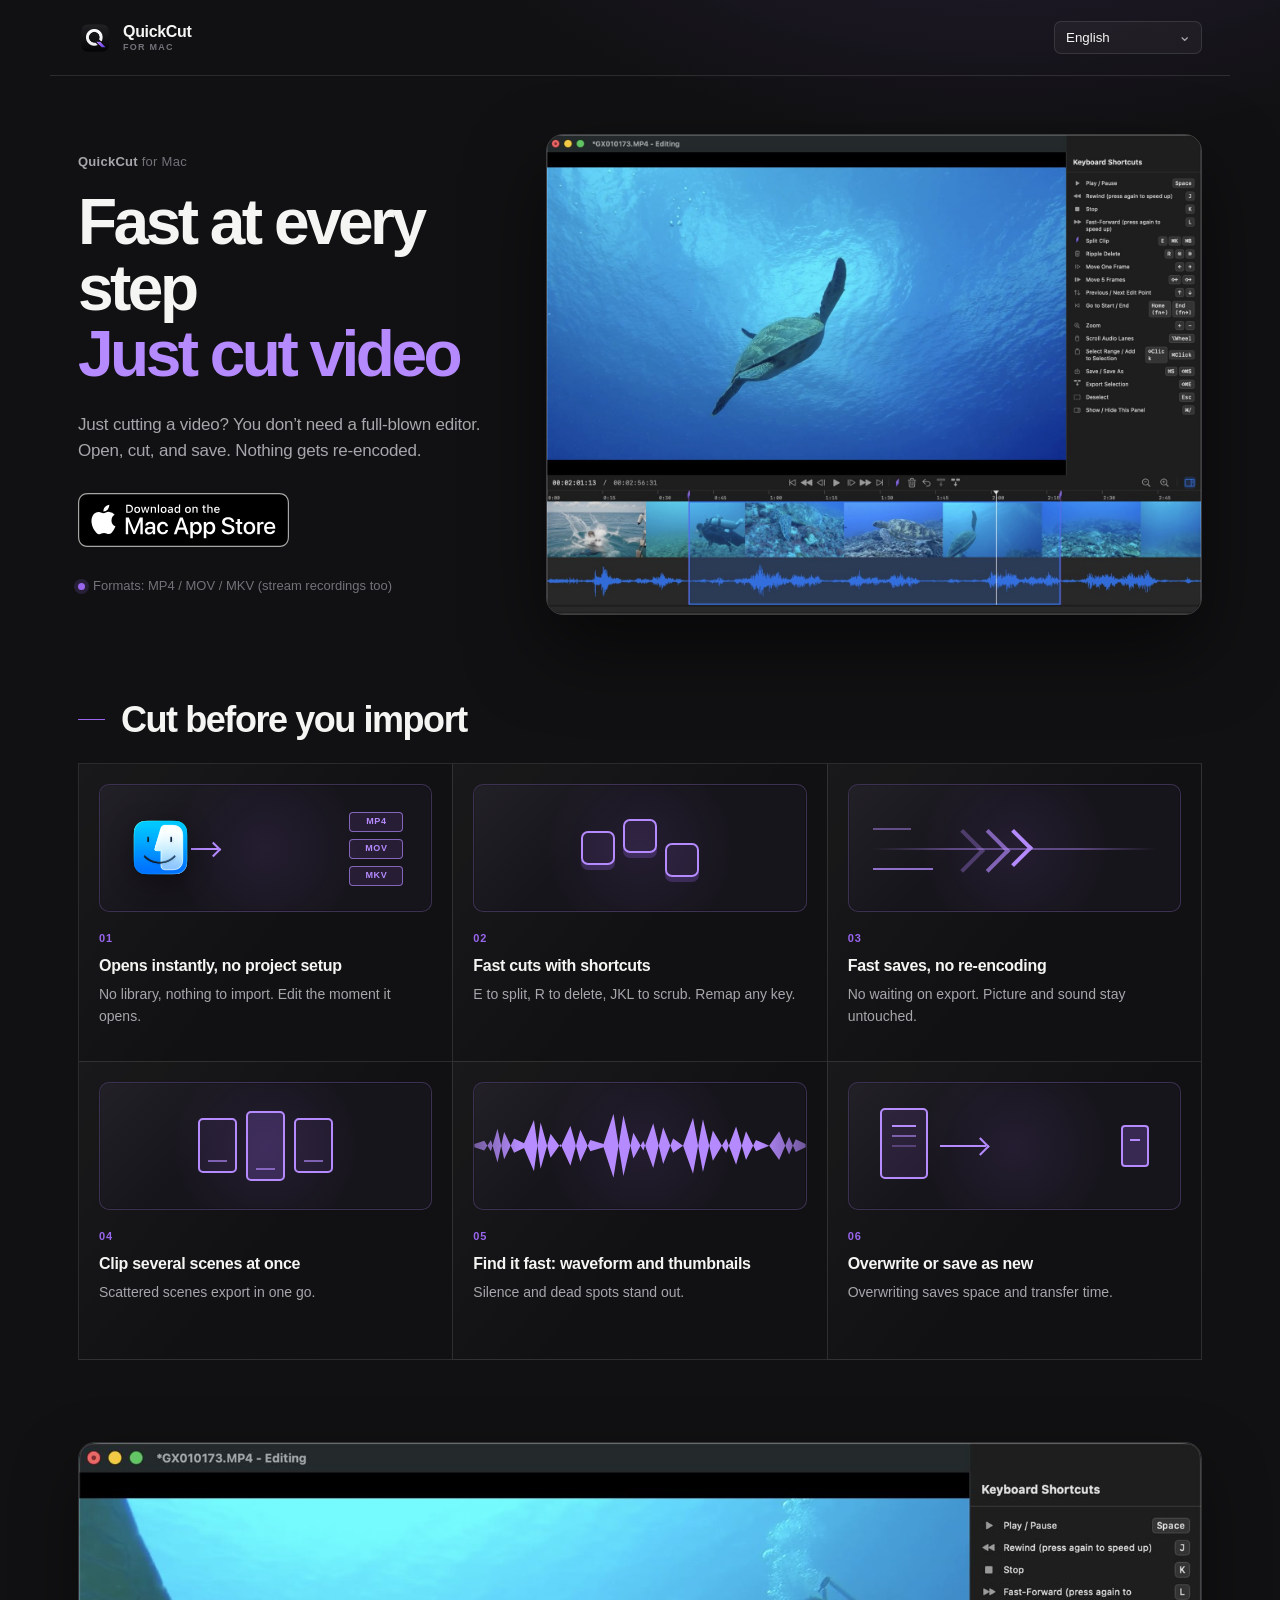
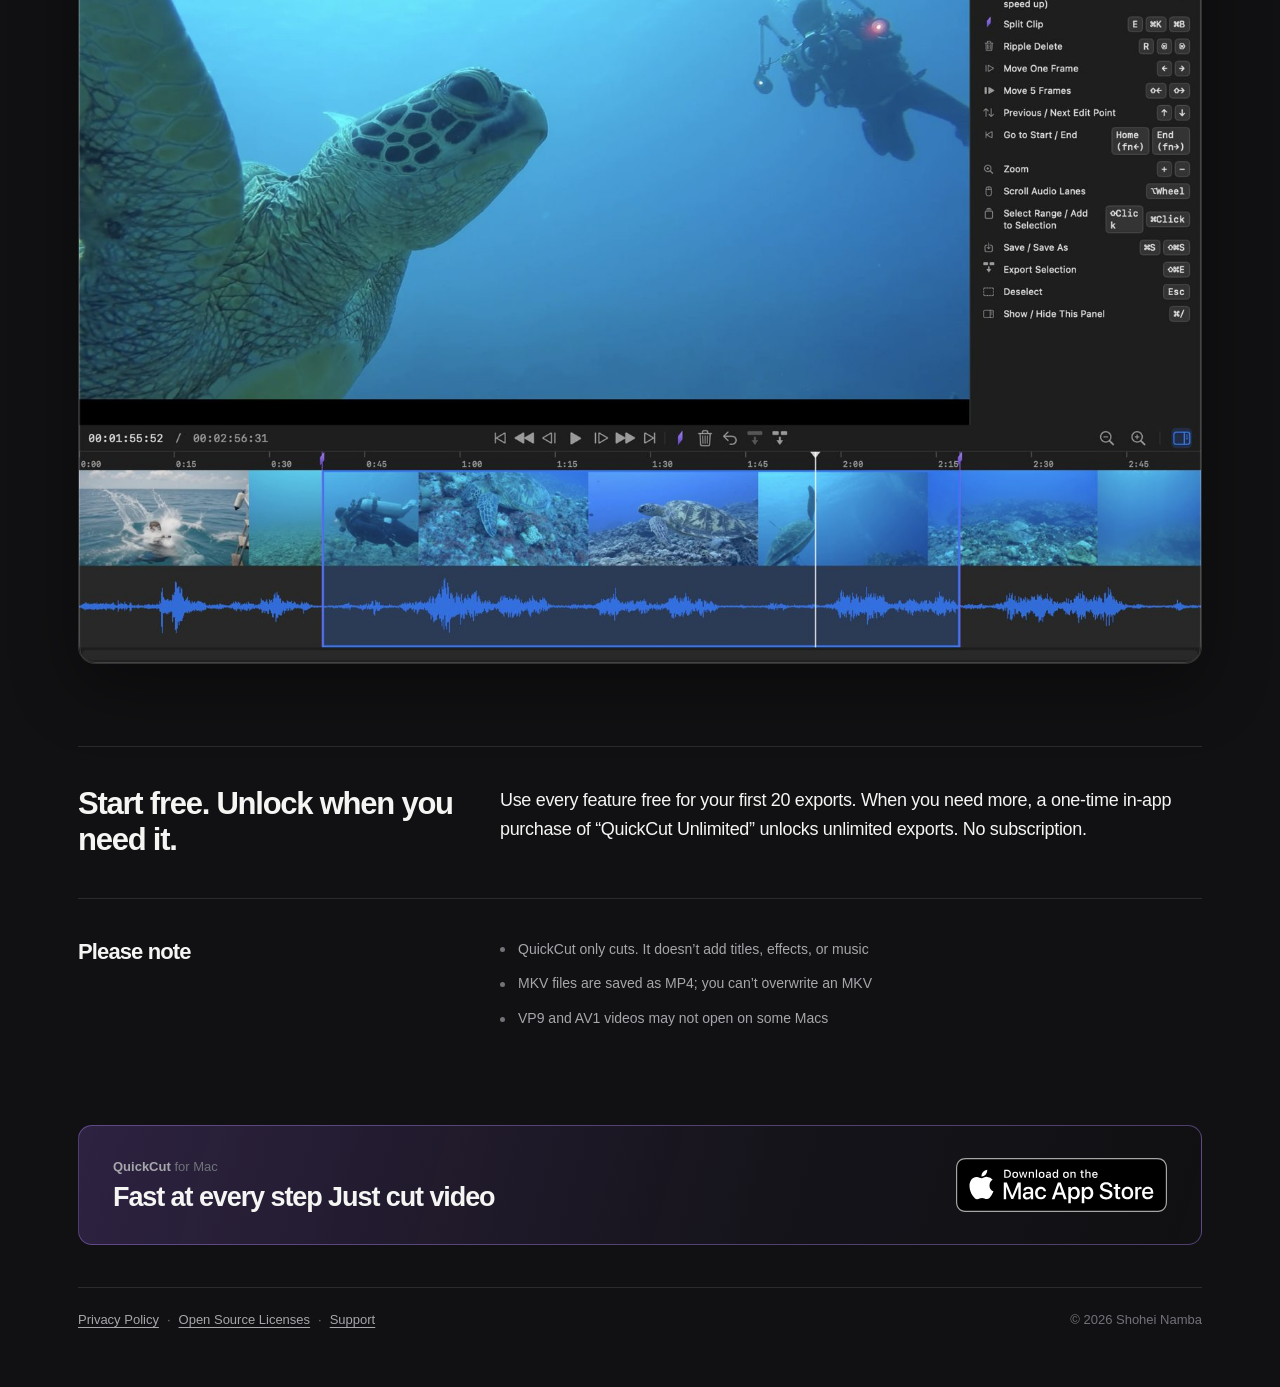
==== commit c1317c04: "LPの無料利用と買い切り価格を明確化" ====
--- a/index.html
+++ b/index.html
@@ -106,8 +106,8 @@
 </ul>
 <figure class="detail"><div><img src="assets/screenshot2-ja.jpg" alt="" width="1600" loading="lazy"></div></figure>
 <div class="pricing">
-  <h2>価格</h2>
-  <p class="price">書き出しは20回まで無料です。それ以降はApp内課金「QuickCut Unlimited」で回数無制限になります。買い切りで、月額はありません。</p>
+  <h2>無料で始めて、必要になったら解放</h2>
+  <p class="price">書き出し20回までは、全機能を無料で利用できます。それ以降はApp内課金「QuickCut Unlimited」（¥1,800・買い切り）で、書き出し回数が無制限になります。月額料金はありません。</p>
 </div>
 <div class="notes-block">
 <h2>ご注意</h2>
@@ -163,8 +163,8 @@
 </ul>
 <figure class="detail"><div><img src="assets/screenshot2-en.jpg" alt="" width="1600" loading="lazy"></div></figure>
 <div class="pricing">
-  <h2>Price</h2>
-  <p class="price">Your first 20 exports are free. After that, the in-app purchase “QuickCut Unlimited” removes the limit. One-time purchase, no subscription.</p>
+  <h2>Start free. Unlock when you need it.</h2>
+  <p class="price">Use every feature free for your first 20 exports. When you need more, a one-time in-app purchase of “QuickCut Unlimited” unlocks unlimited exports. No subscription.</p>
 </div>
 <div class="notes-block">
 <h2>Please note</h2>
@@ -220,8 +220,8 @@
 </ul>
 <figure class="detail"><div><img src="assets/screenshot2-en.jpg" alt="" width="1600" loading="lazy"></div></figure>
 <div class="pricing">
-  <h2>Preis</h2>
-  <p class="price">Die ersten 20 Exporte sind kostenlos. Danach hebt der In-App-Kauf „QuickCut Unlimited“ die Grenze auf. Einmaliger Kauf, kein Abo.</p>
+  <h2>Kostenlos starten. Bei Bedarf freischalten.</h2>
+  <p class="price">Alle Funktionen sind für die ersten 20 Exporte kostenlos. Danach schaltet der einmalige In-App-Kauf „QuickCut Unlimited“ unbegrenzte Exporte frei. Kein Abo.</p>
 </div>
 <div class="notes-block">
 <h2>Bitte beachten</h2>
@@ -277,8 +277,8 @@
 </ul>
 <figure class="detail"><div><img src="assets/screenshot2-en.jpg" alt="" width="1600" loading="lazy"></div></figure>
 <div class="pricing">
-  <h2>Precio</h2>
-  <p class="price">Las 20 primeras exportaciones son gratis. Después, la compra dentro de la app “QuickCut Unlimited” quita el límite. Pago único, sin suscripción.</p>
+  <h2>Empieza gratis. Desbloquea cuando lo necesites.</h2>
+  <p class="price">Usa todas las funciones gratis en tus primeras 20 exportaciones. Cuando necesites más, la compra única dentro de la app “QuickCut Unlimited” desbloquea exportaciones ilimitadas. Sin suscripción.</p>
 </div>
 <div class="notes-block">
 <h2>Ten en cuenta</h2>
@@ -334,8 +334,8 @@
 </ul>
 <figure class="detail"><div><img src="assets/screenshot2-en.jpg" alt="" width="1600" loading="lazy"></div></figure>
 <div class="pricing">
-  <h2>Prix</h2>
-  <p class="price">Vos 20 premières exportations sont gratuites. Ensuite, l’achat intégré « QuickCut Unlimited » lève la limite. Achat unique, sans abonnement.</p>
+  <h2>Commencez gratuitement. Débloquez si besoin.</h2>
+  <p class="price">Utilisez toutes les fonctions gratuitement pour vos 20 premières exportations. Ensuite, l’achat intégré unique « QuickCut Unlimited » débloque les exportations illimitées. Sans abonnement.</p>
 </div>
 <div class="notes-block">
 <h2>À noter</h2>
@@ -391,8 +391,8 @@
 </ul>
 <figure class="detail"><div><img src="assets/screenshot2-en.jpg" alt="" width="1600" loading="lazy"></div></figure>
 <div class="pricing">
-  <h2>Prezzo</h2>
-  <p class="price">Le prime 20 esportazioni sono gratuite. Poi l’acquisto in-app “QuickCut Unlimited” elimina il limite. Pagamento unico, nessun abbonamento.</p>
+  <h2>Inizia gratis. Sblocca quando serve.</h2>
+  <p class="price">Usa tutte le funzioni gratis per le prime 20 esportazioni. Quando ti serve di più, l’acquisto una tantum in-app “QuickCut Unlimited” sblocca esportazioni illimitate. Nessun abbonamento.</p>
 </div>
 <div class="notes-block">
 <h2>Da sapere</h2>
@@ -448,8 +448,8 @@
 </ul>
 <figure class="detail"><div><img src="assets/screenshot2-en.jpg" alt="" width="1600" loading="lazy"></div></figure>
 <div class="pricing">
-  <h2>가격</h2>
-  <p class="price">내보내기는 20회까지 무료입니다. 그 이후에는 앱 내 구입 “QuickCut Unlimited”로 횟수 제한이 사라집니다. 한 번만 구입하면 됩니다. 구독은 없습니다.</p>
+  <h2>무료로 시작하고, 필요할 때 해제하세요</h2>
+  <p class="price">처음 20회 내보내기까지는 모든 기능을 무료로 이용할 수 있습니다. 더 필요할 때는 앱 내 일회성 구입 “QuickCut Unlimited”로 내보내기 횟수가 무제한이 됩니다. 구독은 없습니다.</p>
 </div>
 <div class="notes-block">
 <h2>참고</h2>
@@ -505,8 +505,8 @@
 </ul>
 <figure class="detail"><div><img src="assets/screenshot2-en.jpg" alt="" width="1600" loading="lazy"></div></figure>
 <div class="pricing">
-  <h2>Preço</h2>
-  <p class="price">As 20 primeiras exportações são grátis. Depois, a compra dentro do app “QuickCut Unlimited” remove o limite. Compra única, sem assinatura.</p>
+  <h2>Comece grátis. Desbloqueie quando precisar.</h2>
+  <p class="price">Use todos os recursos de graça nas primeiras 20 exportações. Quando precisar de mais, a compra única dentro do app “QuickCut Unlimited” libera exportações ilimitadas. Sem assinatura.</p>
 </div>
 <div class="notes-block">
 <h2>Atenção</h2>
@@ -562,8 +562,8 @@
 </ul>
 <figure class="detail"><div><img src="assets/screenshot2-en.jpg" alt="" width="1600" loading="lazy"></div></figure>
 <div class="pricing">
-  <h2>价格</h2>
-  <p class="price">前 20 次导出免费。之后通过 App 内购买“QuickCut Unlimited”解除次数限制。一次买断，无需订阅。</p>
+  <h2>免费开始，需要时再解锁</h2>
+  <p class="price">前 20 次导出可免费使用所有功能。需要更多时，通过一次性 App 内购买“QuickCut Unlimited”即可解锁无限次导出。无需订阅。</p>
 </div>
 <div class="notes-block">
 <h2>请注意</h2>
@@ -619,8 +619,8 @@
 </ul>
 <figure class="detail"><div><img src="assets/screenshot2-en.jpg" alt="" width="1600" loading="lazy"></div></figure>
 <div class="pricing">
-  <h2>價格</h2>
-  <p class="price">前 20 次匯出免費。之後透過 App 內購買「QuickCut Unlimited」解除次數限制。一次買斷，不用訂閱。</p>
+  <h2>免費開始，需要時再解鎖</h2>
+  <p class="price">前 20 次匯出可免費使用所有功能。需要更多時，透過一次性 App 內購買「QuickCut Unlimited」即可解鎖無限次匯出。不用訂閱。</p>
 </div>
 <div class="notes-block">
 <h2>請注意</h2>
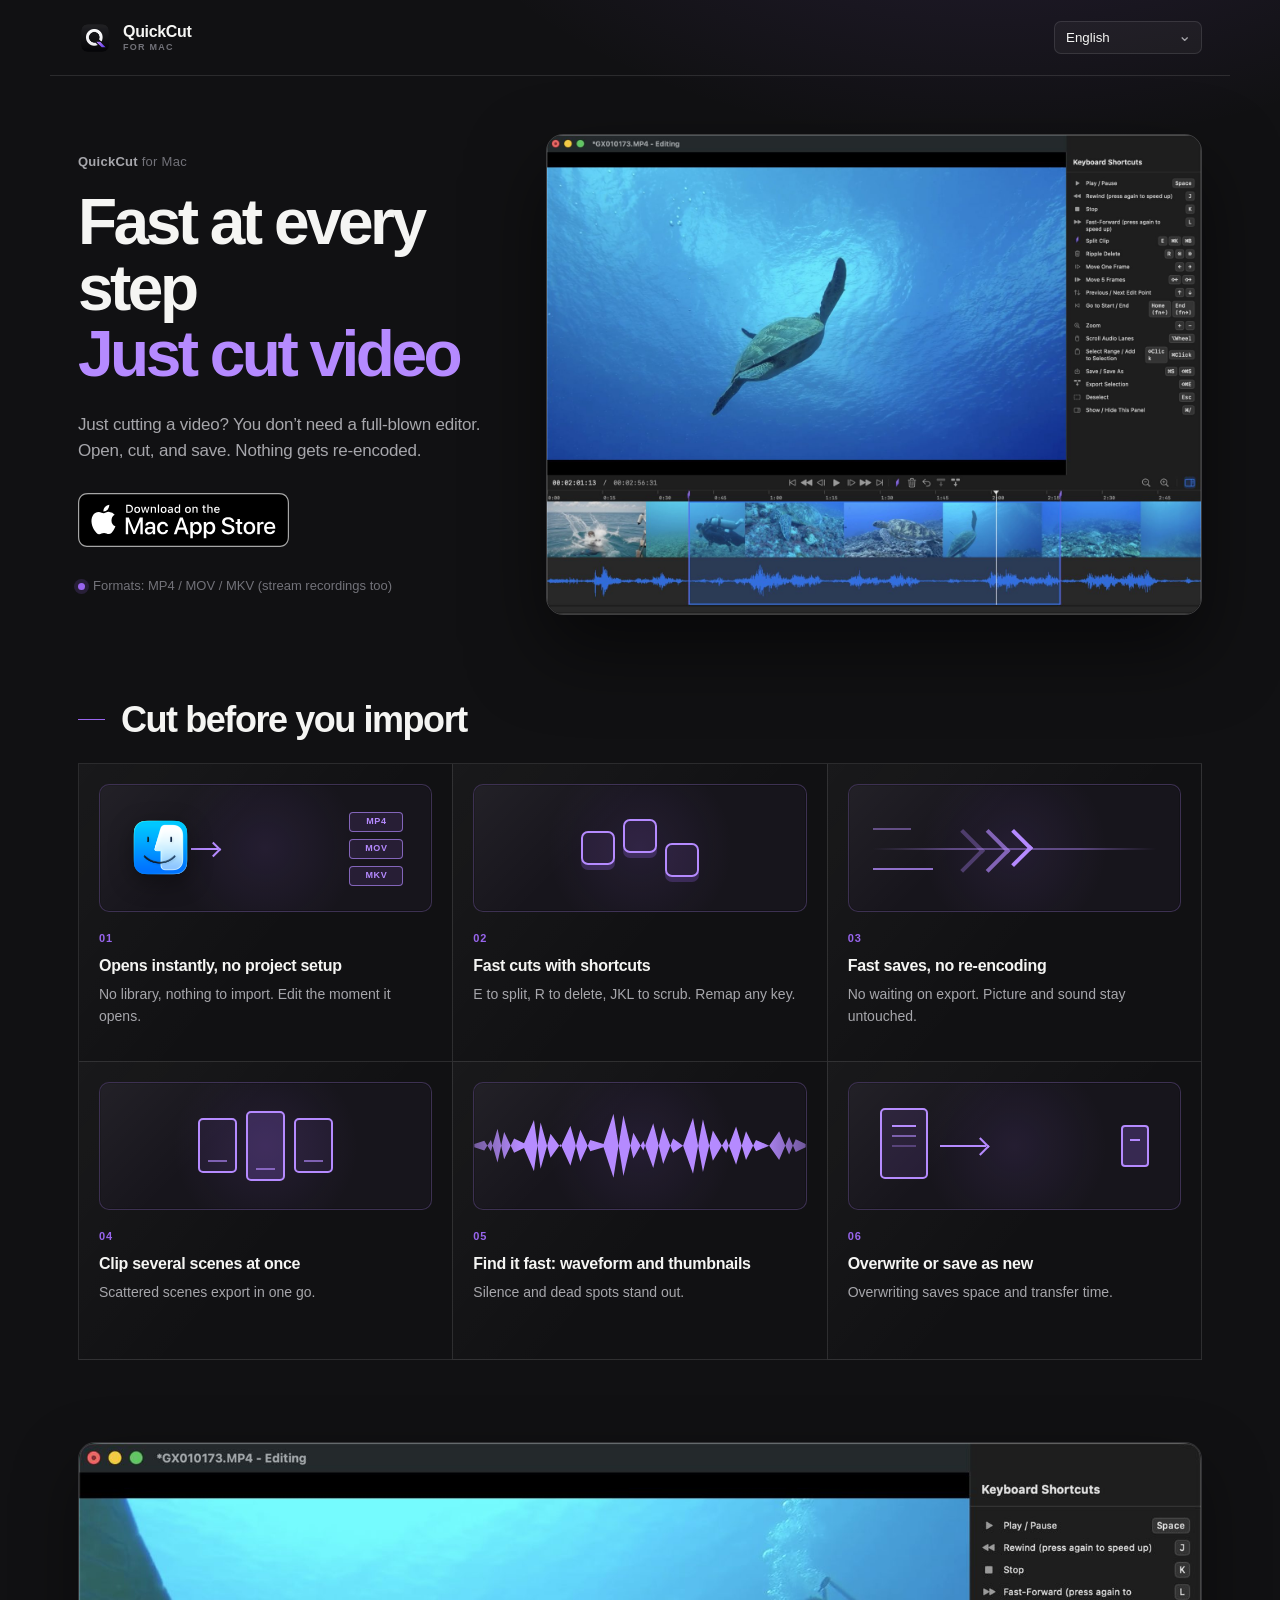
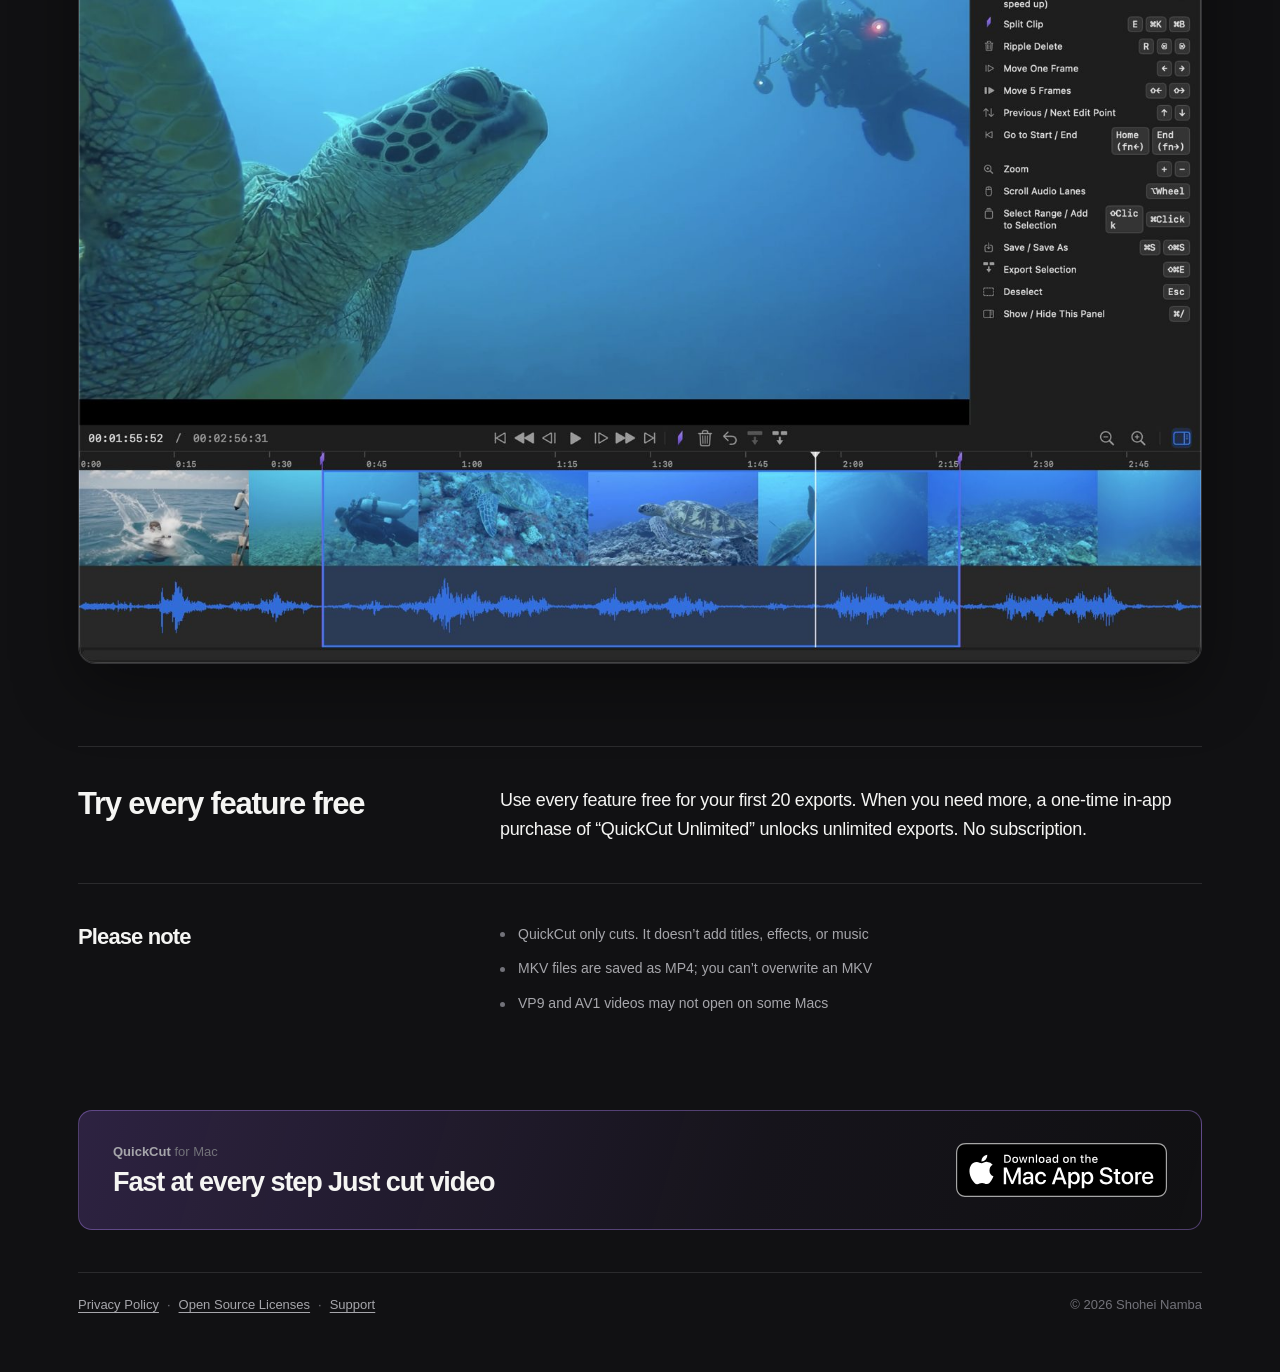
==== commit 4927f93c: "LPの無料利用見出しを簡潔にする" ====
--- a/index.html
+++ b/index.html
@@ -106,7 +106,7 @@
 </ul>
 <figure class="detail"><div><img src="assets/screenshot2-ja.jpg" alt="" width="1600" loading="lazy"></div></figure>
 <div class="pricing">
-  <h2>無料で始めて、必要になったら解放</h2>
+  <h2>無料で全機能試せる</h2>
   <p class="price">書き出し20回までは、全機能を無料で利用できます。それ以降はApp内課金「QuickCut Unlimited」（¥1,800・買い切り）で、書き出し回数が無制限になります。月額料金はありません。</p>
 </div>
 <div class="notes-block">
@@ -163,7 +163,7 @@
 </ul>
 <figure class="detail"><div><img src="assets/screenshot2-en.jpg" alt="" width="1600" loading="lazy"></div></figure>
 <div class="pricing">
-  <h2>Start free. Unlock when you need it.</h2>
+  <h2>Try every feature free</h2>
   <p class="price">Use every feature free for your first 20 exports. When you need more, a one-time in-app purchase of “QuickCut Unlimited” unlocks unlimited exports. No subscription.</p>
 </div>
 <div class="notes-block">
@@ -220,7 +220,7 @@
 </ul>
 <figure class="detail"><div><img src="assets/screenshot2-en.jpg" alt="" width="1600" loading="lazy"></div></figure>
 <div class="pricing">
-  <h2>Kostenlos starten. Bei Bedarf freischalten.</h2>
+  <h2>Alle Funktionen gratis testen</h2>
   <p class="price">Alle Funktionen sind für die ersten 20 Exporte kostenlos. Danach schaltet der einmalige In-App-Kauf „QuickCut Unlimited“ unbegrenzte Exporte frei. Kein Abo.</p>
 </div>
 <div class="notes-block">
@@ -277,7 +277,7 @@
 </ul>
 <figure class="detail"><div><img src="assets/screenshot2-en.jpg" alt="" width="1600" loading="lazy"></div></figure>
 <div class="pricing">
-  <h2>Empieza gratis. Desbloquea cuando lo necesites.</h2>
+  <h2>Prueba todas las funciones gratis</h2>
   <p class="price">Usa todas las funciones gratis en tus primeras 20 exportaciones. Cuando necesites más, la compra única dentro de la app “QuickCut Unlimited” desbloquea exportaciones ilimitadas. Sin suscripción.</p>
 </div>
 <div class="notes-block">
@@ -334,7 +334,7 @@
 </ul>
 <figure class="detail"><div><img src="assets/screenshot2-en.jpg" alt="" width="1600" loading="lazy"></div></figure>
 <div class="pricing">
-  <h2>Commencez gratuitement. Débloquez si besoin.</h2>
+  <h2>Essayez toutes les fonctions gratuitement</h2>
   <p class="price">Utilisez toutes les fonctions gratuitement pour vos 20 premières exportations. Ensuite, l’achat intégré unique « QuickCut Unlimited » débloque les exportations illimitées. Sans abonnement.</p>
 </div>
 <div class="notes-block">
@@ -391,7 +391,7 @@
 </ul>
 <figure class="detail"><div><img src="assets/screenshot2-en.jpg" alt="" width="1600" loading="lazy"></div></figure>
 <div class="pricing">
-  <h2>Inizia gratis. Sblocca quando serve.</h2>
+  <h2>Prova gratis tutte le funzioni</h2>
   <p class="price">Usa tutte le funzioni gratis per le prime 20 esportazioni. Quando ti serve di più, l’acquisto una tantum in-app “QuickCut Unlimited” sblocca esportazioni illimitate. Nessun abbonamento.</p>
 </div>
 <div class="notes-block">
@@ -448,7 +448,7 @@
 </ul>
 <figure class="detail"><div><img src="assets/screenshot2-en.jpg" alt="" width="1600" loading="lazy"></div></figure>
 <div class="pricing">
-  <h2>무료로 시작하고, 필요할 때 해제하세요</h2>
+  <h2>모든 기능을 무료로 체험하세요</h2>
   <p class="price">처음 20회 내보내기까지는 모든 기능을 무료로 이용할 수 있습니다. 더 필요할 때는 앱 내 일회성 구입 “QuickCut Unlimited”로 내보내기 횟수가 무제한이 됩니다. 구독은 없습니다.</p>
 </div>
 <div class="notes-block">
@@ -505,7 +505,7 @@
 </ul>
 <figure class="detail"><div><img src="assets/screenshot2-en.jpg" alt="" width="1600" loading="lazy"></div></figure>
 <div class="pricing">
-  <h2>Comece grátis. Desbloqueie quando precisar.</h2>
+  <h2>Experimente todos os recursos grátis</h2>
   <p class="price">Use todos os recursos de graça nas primeiras 20 exportações. Quando precisar de mais, a compra única dentro do app “QuickCut Unlimited” libera exportações ilimitadas. Sem assinatura.</p>
 </div>
 <div class="notes-block">
@@ -562,7 +562,7 @@
 </ul>
 <figure class="detail"><div><img src="assets/screenshot2-en.jpg" alt="" width="1600" loading="lazy"></div></figure>
 <div class="pricing">
-  <h2>免费开始，需要时再解锁</h2>
+  <h2>免费试用全部功能</h2>
   <p class="price">前 20 次导出可免费使用所有功能。需要更多时，通过一次性 App 内购买“QuickCut Unlimited”即可解锁无限次导出。无需订阅。</p>
 </div>
 <div class="notes-block">
@@ -619,7 +619,7 @@
 </ul>
 <figure class="detail"><div><img src="assets/screenshot2-en.jpg" alt="" width="1600" loading="lazy"></div></figure>
 <div class="pricing">
-  <h2>免費開始，需要時再解鎖</h2>
+  <h2>免費試用所有功能</h2>
   <p class="price">前 20 次匯出可免費使用所有功能。需要更多時，透過一次性 App 內購買「QuickCut Unlimited」即可解鎖無限次匯出。不用訂閱。</p>
 </div>
 <div class="notes-block">
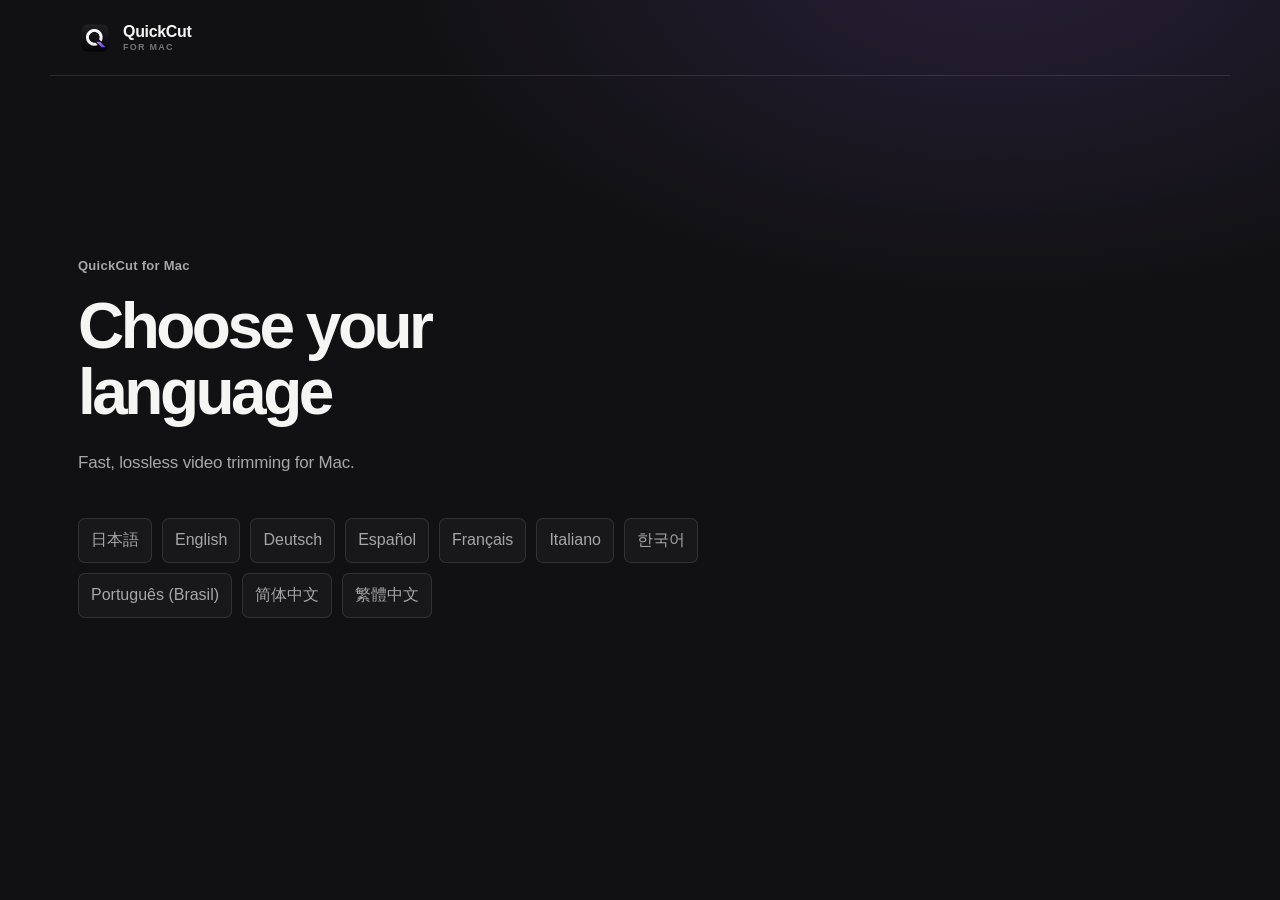
==== commit 99efedbe: "Add OBS recording use case and localized Mac video trimming SEO" ====
--- a/index.html
+++ b/index.html
@@ -1,18 +1,18 @@
 <!DOCTYPE html>
-<html lang="ja">
+<html lang="en">
 <head>
 <meta charset="utf-8">
 <meta name="viewport" content="width=device-width, initial-scale=1">
 <title>QuickCut for Mac</title>
-<meta name="description" content="Fast, lossless video trimmer for Mac. No project setup, no re-encoding. / ぜんぶ速い、動画カットアプリ。">
+<meta name="description" content="Choose your language for QuickCut, the fast lossless video trimmer for Mac.">
 <meta property="og:title" content="QuickCut for Mac">
-<meta property="og:description" content="Fast, lossless video trimmer for Mac. No project setup, no re-encoding.">
+<meta property="og:description" content="Choose your language for QuickCut, the fast lossless video trimmer for Mac.">
 <meta property="og:image" content="https://nbashohei.github.io/quickcut-info/assets/screenshot-en.jpg">
 <meta name="theme-color" content="#111113">
 <meta name="apple-mobile-web-app-title" content="QuickCut">
 <link rel="icon" href="assets/icon-512.png">
 <link rel="apple-touch-icon" href="assets/icon-512.png">
-<script type="application/ld+json">{"@context":"https://schema.org","@type":"SoftwareApplication","name":"QuickCut","operatingSystem":"macOS","applicationCategory":"MultimediaApplication","downloadUrl":"https://apps.apple.com/app/id6787743606"}</script>
+<script type="application/ld+json">{"@context":"https://schema.org","@type":"SoftwareApplication","name":"QuickCut","operatingSystem":"macOS 14.0 or later","applicationCategory":"MultimediaApplication","downloadUrl":"https://apps.apple.com/app/id6787743606","url":"https://nbashohei.github.io/quickcut-info/","inLanguage":"en","description":"Choose your language for QuickCut, the fast lossless video trimmer for Mac.","screenshot":"https://nbashohei.github.io/quickcut-info/assets/screenshot-en.jpg"}</script>
 <style>
 :root { --bg:#111113; --surface:#19191c; --surface-raised:#202024; --ink:#f5f5f3; --muted:#a6a6ab; --soft:#727279; --accent:#9865ed; --accent-bright:#b58aff; --accent-faint:rgba(152,101,237,.17); --line:rgba(255,255,255,.11); --max:1180px; }
 * { box-sizing:border-box; } html { background:var(--bg); }
@@ -22,12 +22,16 @@
 .brand-name { display:grid; line-height:1; gap:3px; } .brand-name b { font-size:16px; letter-spacing:-.02em; } .brand-name small { color:var(--soft); font-size:9px; font-weight:700; letter-spacing:.14em; }
 .language-select { position:relative; } .language-select::after { content:"⌄"; position:absolute; right:11px; top:50%; transform:translateY(-56%); color:var(--muted); pointer-events:none; }
 .language-select select { appearance:none; min-width:138px; padding:8px 28px 8px 11px; border:1px solid var(--line); border-radius:7px; background:rgba(255,255,255,.04); color:var(--ink); font:500 13px inherit; cursor:pointer; } .language-select select:focus-visible { outline:2px solid var(--accent); outline-offset:2px; }
+.language-links { margin-left:auto; display:flex; flex-wrap:wrap; justify-content:flex-end; gap:6px 12px; font-size:12px; } .language-links a, main nav a { color:var(--muted); text-decoration:none; } .language-links a[aria-current="page"] { color:var(--ink); font-weight:700; } main nav a { padding:9px 12px; border:1px solid var(--line); border-radius:7px; background:rgba(255,255,255,.03); } main nav a:hover { color:var(--ink); border-color:rgba(181,138,255,.48); }
 section { max-width:var(--max); margin:0 auto; padding:0 28px 52px; } body.js section { display:none; } body.js section.active { display:block; }
 .hero { display:grid; grid-template-columns:minmax(310px,.83fr) minmax(480px,1.35fr); gap:64px; align-items:center; min-height:590px; padding:58px 0 72px; }
 .eyebrow { margin:0 0 18px; color:var(--muted); font-size:13px; font-weight:600; letter-spacing:.02em; } .eyebrow span, .cta p span { color:var(--soft); font-weight:500; }
 h1 { max-width:580px; margin:0; font-size:clamp(43px,5vw,68px); line-height:1.03; letter-spacing:-.055em; } h1 em { color:var(--accent-bright); font-style:normal; }
 .sub { margin:24px 0 28px; color:var(--muted); font-size:17px; letter-spacing:-.012em; } .badge { display:inline-block; } .badge img { display:block; height:54px; width:auto; transition:transform .2s ease, filter .2s ease; } .badge:hover img { transform:translateY(-2px); filter:brightness(1.13); }
 .formats { display:flex; align-items:center; gap:8px; margin:22px 0 0; color:var(--soft); font-size:13px; } .formats span { width:7px; height:7px; border-radius:50%; background:var(--accent); box-shadow:0 0 0 4px var(--accent-faint); }
+.requirements { color:var(--muted); font-size:12px; margin:8px 0 0; }
+.visual-recording { color:var(--accent-bright); } .visual-recording svg { display:block; width:100%; height:100%; } .visual-recording > span { position:absolute; top:12px; right:16px; font-size:11px; font-weight:600; letter-spacing:.05em; }
+.workflow { max-width:820px; padding:0 0 48px; } .workflow p { color:var(--muted); line-height:1.8; } .workflow .compatibility { font-size:13px; }
 .hero-visual { position:relative; } .hero-visual::before { content:""; position:absolute; inset:10% -4% -10%; z-index:-1; border-radius:45%; background:radial-gradient(ellipse, rgba(40,131,225,.19), transparent 67%); filter:blur(18px); }
 .shot { display:block; width:100%; height:auto; border:1px solid rgba(255,255,255,.19); border-radius:17px; box-shadow:0 34px 76px rgba(0,0,0,.53), 0 1px 0 rgba(255,255,255,.12) inset; }
 .section-heading { display:flex; align-items:center; gap:16px; margin:12px 0 22px; } .section-heading > span { width:27px; height:1px; background:var(--accent); }
@@ -50,616 +54,35 @@
 .cta { display:flex; align-items:center; justify-content:space-between; gap:30px; margin:72px 0 42px; padding:31px 34px; border:1px solid rgba(181,138,255,.38); border-radius:14px; background:linear-gradient(106deg, rgba(152,101,237,.21), rgba(152,101,237,.04) 60%, transparent); } .cta p { margin:0 0 5px; color:var(--muted); font-size:13px; font-weight:600; } .cta h2 { max-width:660px; font-size:27px; }
 footer { display:flex; flex-wrap:wrap; gap:8px; padding:22px 0 4px; border-top:1px solid var(--line); color:var(--soft); font-size:13px; } footer a { color:var(--muted); text-underline-offset:3px; } footer a:hover { color:var(--ink); } footer span { margin-left:auto; }
 @media (max-width:850px) { .hero { grid-template-columns:1fr; gap:42px; padding-top:50px; } .hero-text { max-width:600px; } .features { grid-template-columns:repeat(2, 1fr); } }
-@media (max-width:600px) { .top { height:66px; padding:0 18px; } .brand img { width:31px; height:31px; } .language-select select { min-width:0; width:118px; } section { padding:0 18px 38px; } .hero { min-height:0; padding:42px 0 52px; gap:33px; } h1 { font-size:clamp(39px,12vw,54px); } .sub { font-size:16px; } .features { grid-template-columns:1fr; } .features li { min-height:145px; padding:21px 18px; } .detail { margin:54px 0; } .pricing, .notes-block { grid-template-columns:1fr; gap:16px; padding:30px 0; } .price { font-size:16px; } .cta { display:block; margin:48px 0 31px; padding:25px 22px; } .cta .badge { margin-top:22px; } .cta h2 { font-size:24px; } footer span { width:100%; margin:5px 0 0; } }
+@media (max-width:600px) { .top { height:auto; min-height:66px; padding:12px 18px; align-items:flex-start; gap:14px; } .language-links { margin-left:0; justify-content:flex-start; } .brand img { width:31px; height:31px; } .language-select select { min-width:0; width:118px; } section { padding:0 18px 38px; } .hero { min-height:0; padding:42px 0 52px; gap:33px; } h1 { font-size:clamp(39px,12vw,54px); } .sub { font-size:16px; } .features { grid-template-columns:1fr; } .features li { min-height:145px; padding:21px 18px; } .detail { margin:54px 0; } .pricing, .notes-block { grid-template-columns:1fr; gap:16px; padding:30px 0; } .price { font-size:16px; } .cta { display:block; margin:48px 0 31px; padding:25px 22px; } .cta .badge { margin-top:22px; } .cta h2 { font-size:24px; } footer span { width:100%; margin:5px 0 0; } }
 @media (prefers-reduced-motion:reduce) { *,*::before,*::after { scroll-behavior:auto !important; transition:none !important; } }
 </style>
+<meta property="og:type" content="website">
+<meta property="og:url" content="https://nbashohei.github.io/quickcut-info/">
+<link rel="canonical" href="https://nbashohei.github.io/quickcut-info/">
+<link rel="alternate" hreflang="ja" href="https://nbashohei.github.io/quickcut-info/ja/">
+<link rel="alternate" hreflang="en" href="https://nbashohei.github.io/quickcut-info/en/">
+<link rel="alternate" hreflang="de" href="https://nbashohei.github.io/quickcut-info/de/">
+<link rel="alternate" hreflang="es" href="https://nbashohei.github.io/quickcut-info/es/">
+<link rel="alternate" hreflang="fr" href="https://nbashohei.github.io/quickcut-info/fr/">
+<link rel="alternate" hreflang="it" href="https://nbashohei.github.io/quickcut-info/it/">
+<link rel="alternate" hreflang="ko" href="https://nbashohei.github.io/quickcut-info/ko/">
+<link rel="alternate" hreflang="pt-BR" href="https://nbashohei.github.io/quickcut-info/pt-br/">
+<link rel="alternate" hreflang="zh-Hans" href="https://nbashohei.github.io/quickcut-info/zh-hans/">
+<link rel="alternate" hreflang="zh-Hant" href="https://nbashohei.github.io/quickcut-info/zh-hant/">
+<link rel="alternate" hreflang="x-default" href="https://nbashohei.github.io/quickcut-info/">
 </head>
+
 <body>
-<div class="top"><a class="brand" href="#" aria-label="QuickCut home"><img src="assets/icon-512.png" alt=""><span class="brand-name"><b>QuickCut</b><small>FOR MAC</small></span></a><label class="language-select"><span class="sr-only">Language</span><select id="language" aria-label="Language"><option value="ja">日本語</option>
-<option value="en">English</option>
-<option value="de">Deutsch</option>
-<option value="es">Español</option>
-<option value="fr">Français</option>
-<option value="it">Italiano</option>
-<option value="ko">한국어</option>
-<option value="pt-BR">Português (Brasil)</option>
-<option value="zh-Hans">简体中文</option>
-<option value="zh-Hant">繁體中文</option></select></label></div>
-
-<section id="ja" lang="ja">
-<header class="hero">
-  <div class="hero-text">
-    <p class="eyebrow">QuickCut <span>for Mac</span></p>
-    <h1>ぜんぶ速い<br><em>動画カットアプリ</em></h1>
-    <p class="sub">動画を切るだけに重い編集ソフトはいらない<br>開いてすぐ切って無劣化のまま保存</p>
-    <a class="badge" href="https://apps.apple.com/app/id6787743606"><img src="assets/badge-ja-jp.svg" alt="Mac App Store" height="60"></a>
-    <p class="formats"><span aria-hidden="true"></span>対応形式: mp4 / mov / mkv（配信録画もそのまま）</p>
-  </div>
-  <div class="hero-visual"><img class="shot" src="assets/screenshot-ja.jpg" alt="QuickCut" width="1600" loading="eager"></div>
-</header>
-<div class="section-heading"><span></span><h2>取り込む前に 必要なところだけ</h2></div>
-<ul class="features">
-<li class="feature feature-nofile">
-  <div class="visual visual-open" aria-hidden="true"><img src="assets/finder-icon.png" alt=""><em></em><span>MP4</span><span>MOV</span><span>MKV</span></div>
-  <div class="feature-copy"><span class="feature-number" aria-hidden="true">01</span><b>プロジェクト不要ですぐ開く</b><span>ライブラリも読み込み待ちもなし。開いた瞬間から編集。</span></div>
-</li>
-<li class="feature feature-keyboard">
-  <div class="visual visual-keys" aria-hidden="true"><i></i><i></i><i></i></div>
-  <div class="feature-copy"><span class="feature-number" aria-hidden="true">02</span><b>ショートカットで高速カット</b><span>E・R で切って JKL で探す。キー割り当ては自分好みに。</span></div>
-</li>
-<li class="feature feature-wave">
-  <div class="visual visual-speed" aria-hidden="true"><i></i><span></span></div>
-  <div class="feature-copy"><span class="feature-number" aria-hidden="true">03</span><b>再エンコードなしで高速保存</b><span>書き出しを待たない。画質も音質も、そのまま 100%。</span></div>
-</li>
-<li class="feature feature-multiscene">
-  <div class="visual visual-scenes" aria-hidden="true"><i></i><i></i><i></i></div>
-  <div class="feature-copy"><span class="feature-number" aria-hidden="true">04</span><b>複数シーンをまとめて切り抜き</b><span>離れたシーンも一括書き出し</span></div>
-</li>
-<li class="feature feature-search">
-  <div class="visual visual-wave" aria-hidden="true"><i></i></div>
-  <div class="feature-copy"><span class="feature-number" aria-hidden="true">05</span><b>波形＆サムネイルですぐ見つかる</b><span>無音や不要なシーンが、ひと目で分かる。</span></div>
-</li>
-<li class="feature feature-storage">
-  <div class="visual visual-save" aria-hidden="true"><i></i><b></b><span></span></div>
-  <div class="feature-copy"><span class="feature-number" aria-hidden="true">06</span><b>上書きと別名保存を選べる</b><span>上書きなら、容量や転送時間を節約。</span></div>
-</li>
-</ul>
-<figure class="detail"><div><img src="assets/screenshot2-ja.jpg" alt="" width="1600" loading="lazy"></div></figure>
-<div class="pricing">
-  <h2>無料で全機能試せる</h2>
-  <p class="price">書き出し20回までは、全機能を無料で利用できます。それ以降はApp内課金「QuickCut Unlimited」（¥1,800・買い切り）で、書き出し回数が無制限になります。月額料金はありません。</p>
-</div>
-<div class="notes-block">
-<h2>ご注意</h2>
-<ul class="notes">
-<li>カット専用です。テロップ、エフェクト、BGMの追加はできません</li>
-<li>.mkvは保存時にMP4になります。.mkvへの上書きはできません</li>
-<li>VP9やAV1の動画は、お使いのMacによっては開けません</li>
-</ul>
-</div>
-<div class="cta"><div><p>QuickCut <span>for Mac</span></p><h2>ぜんぶ速い 動画カットアプリ</h2></div><a class="badge" href="https://apps.apple.com/app/id6787743606"><img src="assets/badge-ja-jp.svg" alt="Mac App Store" height="60"></a></div>
-<footer>
-  <a href="privacy.html#ja">プライバシーポリシー</a> · <a href="licenses.html">オープンソースライセンス</a> · <a href="mailto:nbash0926i@gmail.com?subject=QuickCut">サポート</a>
-  <span>© 2026 Shohei Namba</span>
-</footer>
-</section>
-<section id="en" lang="en">
-<header class="hero">
-  <div class="hero-text">
-    <p class="eyebrow">QuickCut <span>for Mac</span></p>
-    <h1>Fast at every step<br><em>Just cut video</em></h1>
-    <p class="sub">Just cutting a video? You don’t need a full-blown editor.<br>Open, cut, and save. Nothing gets re-encoded.</p>
-    <a class="badge" href="https://apps.apple.com/app/id6787743606"><img src="assets/badge-en-us.svg" alt="Mac App Store" height="60"></a>
-    <p class="formats"><span aria-hidden="true"></span>Formats: MP4 / MOV / MKV (stream recordings too)</p>
-  </div>
-  <div class="hero-visual"><img class="shot" src="assets/screenshot-en.jpg" alt="QuickCut" width="1600" loading="eager"></div>
-</header>
-<div class="section-heading"><span></span><h2>Cut before you import</h2></div>
-<ul class="features">
-<li class="feature feature-nofile">
-  <div class="visual visual-open" aria-hidden="true"><img src="assets/finder-icon.png" alt=""><em></em><span>MP4</span><span>MOV</span><span>MKV</span></div>
-  <div class="feature-copy"><span class="feature-number" aria-hidden="true">01</span><b>Opens instantly, no project setup</b><span>No library, nothing to import. Edit the moment it opens.</span></div>
-</li>
-<li class="feature feature-keyboard">
-  <div class="visual visual-keys" aria-hidden="true"><i></i><i></i><i></i></div>
-  <div class="feature-copy"><span class="feature-number" aria-hidden="true">02</span><b>Fast cuts with shortcuts</b><span>E to split, R to delete, JKL to scrub. Remap any key.</span></div>
-</li>
-<li class="feature feature-wave">
-  <div class="visual visual-speed" aria-hidden="true"><i></i><span></span></div>
-  <div class="feature-copy"><span class="feature-number" aria-hidden="true">03</span><b>Fast saves, no re-encoding</b><span>No waiting on export. Picture and sound stay untouched.</span></div>
-</li>
-<li class="feature feature-multiscene">
-  <div class="visual visual-scenes" aria-hidden="true"><i></i><i></i><i></i></div>
-  <div class="feature-copy"><span class="feature-number" aria-hidden="true">04</span><b>Clip several scenes at once</b><span>Scattered scenes export in one go.</span></div>
-</li>
-<li class="feature feature-search">
-  <div class="visual visual-wave" aria-hidden="true"><i></i></div>
-  <div class="feature-copy"><span class="feature-number" aria-hidden="true">05</span><b>Find it fast: waveform and thumbnails</b><span>Silence and dead spots stand out.</span></div>
-</li>
-<li class="feature feature-storage">
-  <div class="visual visual-save" aria-hidden="true"><i></i><b></b><span></span></div>
-  <div class="feature-copy"><span class="feature-number" aria-hidden="true">06</span><b>Overwrite or save as new</b><span>Overwriting saves space and transfer time.</span></div>
-</li>
-</ul>
-<figure class="detail"><div><img src="assets/screenshot2-en.jpg" alt="" width="1600" loading="lazy"></div></figure>
-<div class="pricing">
-  <h2>Try every feature free</h2>
-  <p class="price">Use every feature free for your first 20 exports. When you need more, a one-time in-app purchase of “QuickCut Unlimited” unlocks unlimited exports. No subscription.</p>
-</div>
-<div class="notes-block">
-<h2>Please note</h2>
-<ul class="notes">
-<li>QuickCut only cuts. It doesn’t add titles, effects, or music</li>
-<li>MKV files are saved as MP4; you can’t overwrite an MKV</li>
-<li>VP9 and AV1 videos may not open on some Macs</li>
-</ul>
-</div>
-<div class="cta"><div><p>QuickCut <span>for Mac</span></p><h2>Fast at every step Just cut video</h2></div><a class="badge" href="https://apps.apple.com/app/id6787743606"><img src="assets/badge-en-us.svg" alt="Mac App Store" height="60"></a></div>
-<footer>
-  <a href="privacy.html#en">Privacy Policy</a> · <a href="licenses.html">Open Source Licenses</a> · <a href="mailto:nbash0926i@gmail.com?subject=QuickCut">Support</a>
-  <span>© 2026 Shohei Namba</span>
-</footer>
-</section>
-<section id="de" lang="de">
-<header class="hero">
-  <div class="hero-text">
-    <p class="eyebrow">QuickCut <span>for Mac</span></p>
-    <h1>Alles geht schnell<br><em>Schneiden, sonst nichts</em></h1>
-    <p class="sub">Nur ein Video kürzen? Dafür braucht es kein Schnittprogramm.<br>Öffnen, schneiden, sichern. Ohne Neucodierung.</p>
-    <a class="badge" href="https://apps.apple.com/app/id6787743606"><img src="assets/badge-de-de.svg" alt="Mac App Store" height="60"></a>
-    <p class="formats"><span aria-hidden="true"></span>Formate: MP4 / MOV / MKV (auch Stream-Aufnahmen)</p>
-  </div>
-  <div class="hero-visual"><img class="shot" src="assets/screenshot-en.jpg" alt="QuickCut" width="1600" loading="eager"></div>
-</header>
-<div class="section-heading"><span></span><h2>Erst schneiden, dann importieren</h2></div>
-<ul class="features">
-<li class="feature feature-nofile">
-  <div class="visual visual-open" aria-hidden="true"><img src="assets/finder-icon.png" alt=""><em></em><span>MP4</span><span>MOV</span><span>MKV</span></div>
-  <div class="feature-copy"><span class="feature-number" aria-hidden="true">01</span><b>Öffnet sofort, ohne Projekt</b><span>Keine Mediathek, kein Import. Bearbeiten, sobald die Datei offen ist.</span></div>
-</li>
-<li class="feature feature-keyboard">
-  <div class="visual visual-keys" aria-hidden="true"><i></i><i></i><i></i></div>
-  <div class="feature-copy"><span class="feature-number" aria-hidden="true">02</span><b>Schnell schneiden per Tastatur</b><span>E teilt, R löscht, JKL spult. Jede Taste frei belegbar.</span></div>
-</li>
-<li class="feature feature-wave">
-  <div class="visual visual-speed" aria-hidden="true"><i></i><span></span></div>
-  <div class="feature-copy"><span class="feature-number" aria-hidden="true">03</span><b>Schnell sichern, ohne Neucodierung</b><span>Kein Warten auf den Export. Bild und Ton bleiben unverändert.</span></div>
-</li>
-<li class="feature feature-multiscene">
-  <div class="visual visual-scenes" aria-hidden="true"><i></i><i></i><i></i></div>
-  <div class="feature-copy"><span class="feature-number" aria-hidden="true">04</span><b>Mehrere Szenen auf einmal</b><span>Verstreute Szenen werden in einem Durchgang exportiert.</span></div>
-</li>
-<li class="feature feature-search">
-  <div class="visual visual-wave" aria-hidden="true"><i></i></div>
-  <div class="feature-copy"><span class="feature-number" aria-hidden="true">05</span><b>Schnell finden: Wellenform + Vorschaubilder</b><span>Stille und Längen fallen sofort auf.</span></div>
-</li>
-<li class="feature feature-storage">
-  <div class="visual visual-save" aria-hidden="true"><i></i><b></b><span></span></div>
-  <div class="feature-copy"><span class="feature-number" aria-hidden="true">06</span><b>Ersetzen oder als neue Datei sichern</b><span>Ersetzen spart Speicherplatz und Kopierzeit.</span></div>
-</li>
-</ul>
-<figure class="detail"><div><img src="assets/screenshot2-en.jpg" alt="" width="1600" loading="lazy"></div></figure>
-<div class="pricing">
-  <h2>Alle Funktionen gratis testen</h2>
-  <p class="price">Alle Funktionen sind für die ersten 20 Exporte kostenlos. Danach schaltet der einmalige In-App-Kauf „QuickCut Unlimited“ unbegrenzte Exporte frei. Kein Abo.</p>
-</div>
-<div class="notes-block">
-<h2>Bitte beachten</h2>
-<ul class="notes">
-<li>QuickCut schneidet nur. Titel, Effekte oder Musik lassen sich nicht hinzufügen</li>
-<li>MKV-Dateien werden als MP4 gesichert; eine MKV lässt sich nicht ersetzen</li>
-<li>VP9- und AV1-Videos lassen sich auf manchen Macs nicht öffnen</li>
-</ul>
-</div>
-<div class="cta"><div><p>QuickCut <span>for Mac</span></p><h2>Alles geht schnell Schneiden, sonst nichts</h2></div><a class="badge" href="https://apps.apple.com/app/id6787743606"><img src="assets/badge-de-de.svg" alt="Mac App Store" height="60"></a></div>
-<footer>
-  <a href="privacy.html#de">Datenschutzrichtlinie</a> · <a href="licenses.html">Open-Source-Lizenzen</a> · <a href="mailto:nbash0926i@gmail.com?subject=QuickCut">Support</a>
-  <span>© 2026 Shohei Namba</span>
-</footer>
-</section>
-<section id="es" lang="es">
-<header class="hero">
-  <div class="hero-text">
-    <p class="eyebrow">QuickCut <span>for Mac</span></p>
-    <h1>Rápido en todo<br><em>Solo para cortar vídeo</em></h1>
-    <p class="sub">Para cortar un vídeo no hace falta un editor completo.<br>Ábrelo, corta y guarda. Nada se recodifica.</p>
-    <a class="badge" href="https://apps.apple.com/app/id6787743606"><img src="assets/badge-es-es.svg" alt="Mac App Store" height="60"></a>
-    <p class="formats"><span aria-hidden="true"></span>MP4 / MOV / MKV, grabaciones de streaming incluidas</p>
-  </div>
-  <div class="hero-visual"><img class="shot" src="assets/screenshot-en.jpg" alt="QuickCut" width="1600" loading="eager"></div>
-</header>
-<div class="section-heading"><span></span><h2>Corta antes de importar</h2></div>
-<ul class="features">
-<li class="feature feature-nofile">
-  <div class="visual visual-open" aria-hidden="true"><img src="assets/finder-icon.png" alt=""><em></em><span>MP4</span><span>MOV</span><span>MKV</span></div>
-  <div class="feature-copy"><span class="feature-number" aria-hidden="true">01</span><b>Se abre al instante, sin proyecto</b><span>Sin biblioteca, sin importar nada. Edita en cuanto se abre.</span></div>
-</li>
-<li class="feature feature-keyboard">
-  <div class="visual visual-keys" aria-hidden="true"><i></i><i></i><i></i></div>
-  <div class="feature-copy"><span class="feature-number" aria-hidden="true">02</span><b>Cortes rápidos con atajos</b><span>E divide, R elimina, JKL para desplazarte. Reasigna cualquier tecla.</span></div>
-</li>
-<li class="feature feature-wave">
-  <div class="visual visual-speed" aria-hidden="true"><i></i><span></span></div>
-  <div class="feature-copy"><span class="feature-number" aria-hidden="true">03</span><b>Guarda rápido, sin recodificar</b><span>Sin esperas al exportar. Imagen y sonido intactos.</span></div>
-</li>
-<li class="feature feature-multiscene">
-  <div class="visual visual-scenes" aria-hidden="true"><i></i><i></i><i></i></div>
-  <div class="feature-copy"><span class="feature-number" aria-hidden="true">04</span><b>Recorta varias escenas a la vez</b><span>Escenas separadas, una sola exportación.</span></div>
-</li>
-<li class="feature feature-search">
-  <div class="visual visual-wave" aria-hidden="true"><i></i></div>
-  <div class="feature-copy"><span class="feature-number" aria-hidden="true">05</span><b>Encuéntralo rápido: forma de onda y miniaturas</b><span>Los silencios y tiempos muertos saltan a la vista.</span></div>
-</li>
-<li class="feature feature-storage">
-  <div class="visual visual-save" aria-hidden="true"><i></i><b></b><span></span></div>
-  <div class="feature-copy"><span class="feature-number" aria-hidden="true">06</span><b>Reemplazar o guardar como nuevo</b><span>Reemplazar ahorra espacio y tiempo de transferencia.</span></div>
-</li>
-</ul>
-<figure class="detail"><div><img src="assets/screenshot2-en.jpg" alt="" width="1600" loading="lazy"></div></figure>
-<div class="pricing">
-  <h2>Prueba todas las funciones gratis</h2>
-  <p class="price">Usa todas las funciones gratis en tus primeras 20 exportaciones. Cuando necesites más, la compra única dentro de la app “QuickCut Unlimited” desbloquea exportaciones ilimitadas. Sin suscripción.</p>
-</div>
-<div class="notes-block">
-<h2>Ten en cuenta</h2>
-<ul class="notes">
-<li>QuickCut solo corta. No añade títulos, efectos ni música</li>
-<li>Los archivos MKV se guardan como MP4; no se puede reemplazar un MKV</li>
-<li>Los vídeos VP9 y AV1 pueden no abrirse en algunos Mac</li>
-</ul>
-</div>
-<div class="cta"><div><p>QuickCut <span>for Mac</span></p><h2>Rápido en todo Solo para cortar vídeo</h2></div><a class="badge" href="https://apps.apple.com/app/id6787743606"><img src="assets/badge-es-es.svg" alt="Mac App Store" height="60"></a></div>
-<footer>
-  <a href="privacy.html#es">Política de privacidad</a> · <a href="licenses.html">Licencias de código abierto</a> · <a href="mailto:nbash0926i@gmail.com?subject=QuickCut">Soporte</a>
-  <span>© 2026 Shohei Namba</span>
-</footer>
-</section>
-<section id="fr" lang="fr">
-<header class="hero">
-  <div class="hero-text">
-    <p class="eyebrow">QuickCut <span>for Mac</span></p>
-    <h1>Rapide de bout en bout<br><em>Couper, rien d’autre</em></h1>
-    <p class="sub">Juste couper une vidéo ? Pas besoin d’un logiciel de montage.<br>Ouvrez, coupez, enregistrez. Sans réencodage.</p>
-    <a class="badge" href="https://apps.apple.com/app/id6787743606"><img src="assets/badge-fr-fr.svg" alt="Mac App Store" height="60"></a>
-    <p class="formats"><span aria-hidden="true"></span>Formats : MP4 / MOV / MKV (enregistrements de stream inclus)</p>
-  </div>
-  <div class="hero-visual"><img class="shot" src="assets/screenshot-en.jpg" alt="QuickCut" width="1600" loading="eager"></div>
-</header>
-<div class="section-heading"><span></span><h2>Coupez avant d’importer</h2></div>
-<ul class="features">
-<li class="feature feature-nofile">
-  <div class="visual visual-open" aria-hidden="true"><img src="assets/finder-icon.png" alt=""><em></em><span>MP4</span><span>MOV</span><span>MKV</span></div>
-  <div class="feature-copy"><span class="feature-number" aria-hidden="true">01</span><b>S’ouvre aussitôt, sans projet</b><span>Ni bibliothèque, ni import. Le fichier s’ouvre, vous montez.</span></div>
-</li>
-<li class="feature feature-keyboard">
-  <div class="visual visual-keys" aria-hidden="true"><i></i><i></i><i></i></div>
-  <div class="feature-copy"><span class="feature-number" aria-hidden="true">02</span><b>Des coupes rapides au clavier</b><span>E scinde, R supprime, JKL fait défiler. Chaque touche est réassignable.</span></div>
-</li>
-<li class="feature feature-wave">
-  <div class="visual visual-speed" aria-hidden="true"><i></i><span></span></div>
-  <div class="feature-copy"><span class="feature-number" aria-hidden="true">03</span><b>Enregistrement rapide, sans réencodage</b><span>Pas d’attente à l’exportation. Image et son restent intacts.</span></div>
-</li>
-<li class="feature feature-multiscene">
-  <div class="visual visual-scenes" aria-hidden="true"><i></i><i></i><i></i></div>
-  <div class="feature-copy"><span class="feature-number" aria-hidden="true">04</span><b>Plusieurs scènes d’un coup</b><span>Des scènes éparses, exportées en une seule opération.</span></div>
-</li>
-<li class="feature feature-search">
-  <div class="visual visual-wave" aria-hidden="true"><i></i></div>
-  <div class="feature-copy"><span class="feature-number" aria-hidden="true">05</span><b>Repérez vite : forme d’onde et vignettes</b><span>Silences et temps morts sautent aux yeux.</span></div>
-</li>
-<li class="feature feature-storage">
-  <div class="visual visual-save" aria-hidden="true"><i></i><b></b><span></span></div>
-  <div class="feature-copy"><span class="feature-number" aria-hidden="true">06</span><b>Remplacer ou nouveau fichier</b><span>Remplacer l’original économise de l’espace et du temps de transfert.</span></div>
-</li>
-</ul>
-<figure class="detail"><div><img src="assets/screenshot2-en.jpg" alt="" width="1600" loading="lazy"></div></figure>
-<div class="pricing">
-  <h2>Essayez toutes les fonctions gratuitement</h2>
-  <p class="price">Utilisez toutes les fonctions gratuitement pour vos 20 premières exportations. Ensuite, l’achat intégré unique « QuickCut Unlimited » débloque les exportations illimitées. Sans abonnement.</p>
-</div>
-<div class="notes-block">
-<h2>À noter</h2>
-<ul class="notes">
-<li>QuickCut ne fait que couper. Il n’ajoute ni titres, ni effets, ni musique</li>
-<li>Les fichiers MKV sont enregistrés en MP4 ; impossible de remplacer un MKV</li>
-<li>Les vidéos VP9 et AV1 peuvent ne pas s’ouvrir sur certains Mac</li>
-</ul>
-</div>
-<div class="cta"><div><p>QuickCut <span>for Mac</span></p><h2>Rapide de bout en bout Couper, rien d’autre</h2></div><a class="badge" href="https://apps.apple.com/app/id6787743606"><img src="assets/badge-fr-fr.svg" alt="Mac App Store" height="60"></a></div>
-<footer>
-  <a href="privacy.html#fr">Politique de confidentialité</a> · <a href="licenses.html">Licences open source</a> · <a href="mailto:nbash0926i@gmail.com?subject=QuickCut">Assistance</a>
-  <span>© 2026 Shohei Namba</span>
-</footer>
-</section>
-<section id="it" lang="it">
-<header class="hero">
-  <div class="hero-text">
-    <p class="eyebrow">QuickCut <span>for Mac</span></p>
-    <h1>Veloce in tutto<br><em>Solo per tagliare video</em></h1>
-    <p class="sub">Per tagliare un video non serve un editor completo.<br>Apri, taglia e salva. Niente ricodifica.</p>
-    <a class="badge" href="https://apps.apple.com/app/id6787743606"><img src="assets/badge-it-it.svg" alt="Mac App Store" height="60"></a>
-    <p class="formats"><span aria-hidden="true"></span>MP4 / MOV / MKV, registrazioni di streaming comprese</p>
-  </div>
-  <div class="hero-visual"><img class="shot" src="assets/screenshot-en.jpg" alt="QuickCut" width="1600" loading="eager"></div>
-</header>
-<div class="section-heading"><span></span><h2>Taglia prima di importare</h2></div>
-<ul class="features">
-<li class="feature feature-nofile">
-  <div class="visual visual-open" aria-hidden="true"><img src="assets/finder-icon.png" alt=""><em></em><span>MP4</span><span>MOV</span><span>MKV</span></div>
-  <div class="feature-copy"><span class="feature-number" aria-hidden="true">01</span><b>Si apre subito, senza progetto</b><span>Niente libreria, niente importazione. Modifichi appena si apre.</span></div>
-</li>
-<li class="feature feature-keyboard">
-  <div class="visual visual-keys" aria-hidden="true"><i></i><i></i><i></i></div>
-  <div class="feature-copy"><span class="feature-number" aria-hidden="true">02</span><b>Tagli rapidi da tastiera</b><span>E divide, R elimina, JKL per scorrere. Riassegna qualsiasi tasto.</span></div>
-</li>
-<li class="feature feature-wave">
-  <div class="visual visual-speed" aria-hidden="true"><i></i><span></span></div>
-  <div class="feature-copy"><span class="feature-number" aria-hidden="true">03</span><b>Salva subito, senza ricodifica</b><span>Nessuna attesa per esportare. Immagine e audio restano intatti.</span></div>
-</li>
-<li class="feature feature-multiscene">
-  <div class="visual visual-scenes" aria-hidden="true"><i></i><i></i><i></i></div>
-  <div class="feature-copy"><span class="feature-number" aria-hidden="true">04</span><b>Ritaglia più scene in una volta</b><span>Le scene sparse si esportano in un colpo solo.</span></div>
-</li>
-<li class="feature feature-search">
-  <div class="visual visual-wave" aria-hidden="true"><i></i></div>
-  <div class="feature-copy"><span class="feature-number" aria-hidden="true">05</span><b>Trova subito: forma d’onda e miniature</b><span>Silenzi e tempi morti si vedono a colpo d’occhio.</span></div>
-</li>
-<li class="feature feature-storage">
-  <div class="visual visual-save" aria-hidden="true"><i></i><b></b><span></span></div>
-  <div class="feature-copy"><span class="feature-number" aria-hidden="true">06</span><b>Sostituisci o salva come nuovo</b><span>Sostituire risparmia spazio e tempo di copia.</span></div>
-</li>
-</ul>
-<figure class="detail"><div><img src="assets/screenshot2-en.jpg" alt="" width="1600" loading="lazy"></div></figure>
-<div class="pricing">
-  <h2>Prova gratis tutte le funzioni</h2>
-  <p class="price">Usa tutte le funzioni gratis per le prime 20 esportazioni. Quando ti serve di più, l’acquisto una tantum in-app “QuickCut Unlimited” sblocca esportazioni illimitate. Nessun abbonamento.</p>
-</div>
-<div class="notes-block">
-<h2>Da sapere</h2>
-<ul class="notes">
-<li>QuickCut taglia e basta. Non aggiunge titoli, effetti o musica</li>
-<li>I file MKV vengono salvati come MP4; non è possibile sostituire un MKV</li>
-<li>I video VP9 e AV1 potrebbero non aprirsi su alcuni Mac</li>
-</ul>
-</div>
-<div class="cta"><div><p>QuickCut <span>for Mac</span></p><h2>Veloce in tutto Solo per tagliare video</h2></div><a class="badge" href="https://apps.apple.com/app/id6787743606"><img src="assets/badge-it-it.svg" alt="Mac App Store" height="60"></a></div>
-<footer>
-  <a href="privacy.html#it">Informativa sulla privacy</a> · <a href="licenses.html">Licenze open source</a> · <a href="mailto:nbash0926i@gmail.com?subject=QuickCut">Supporto</a>
-  <span>© 2026 Shohei Namba</span>
-</footer>
-</section>
-<section id="ko" lang="ko">
-<header class="hero">
-  <div class="hero-text">
-    <p class="eyebrow">QuickCut <span>for Mac</span></p>
-    <h1>모든 게 빠른<br><em>동영상 자르기 앱</em></h1>
-    <p class="sub">동영상 자르기에 무거운 편집 프로그램은 필요 없습니다<br>열어서 자르고 저장. 재인코딩은 하지 않습니다</p>
-    <a class="badge" href="https://apps.apple.com/app/id6787743606"><img src="assets/badge-ko-kr.svg" alt="Mac App Store" height="60"></a>
-    <p class="formats"><span aria-hidden="true"></span>지원 형식: MP4 / MOV / MKV(방송 녹화본도 그대로)</p>
-  </div>
-  <div class="hero-visual"><img class="shot" src="assets/screenshot-en.jpg" alt="QuickCut" width="1600" loading="eager"></div>
-</header>
-<div class="section-heading"><span></span><h2>편집 프로그램에 넣기 전, 필요한 부분만</h2></div>
-<ul class="features">
-<li class="feature feature-nofile">
-  <div class="visual visual-open" aria-hidden="true"><img src="assets/finder-icon.png" alt=""><em></em><span>MP4</span><span>MOV</span><span>MKV</span></div>
-  <div class="feature-copy"><span class="feature-number" aria-hidden="true">01</span><b>프로젝트 없이 바로 열기</b><span>라이브러리도 불러오기도 없이, 열리는 순간부터 편집</span></div>
-</li>
-<li class="feature feature-keyboard">
-  <div class="visual visual-keys" aria-hidden="true"><i></i><i></i><i></i></div>
-  <div class="feature-copy"><span class="feature-number" aria-hidden="true">02</span><b>단축키로 빠르게 자르기</b><span>E로 분할, R로 삭제, JKL로 탐색 키 할당은 원하는 대로 바꿀 수 있습니다</span></div>
-</li>
-<li class="feature feature-wave">
-  <div class="visual visual-speed" aria-hidden="true"><i></i><span></span></div>
-  <div class="feature-copy"><span class="feature-number" aria-hidden="true">03</span><b>재인코딩 없이 빠르게 저장</b><span>내보내기를 기다릴 필요가 없습니다 화질도 음질도 원본 그대로</span></div>
-</li>
-<li class="feature feature-multiscene">
-  <div class="visual visual-scenes" aria-hidden="true"><i></i><i></i><i></i></div>
-  <div class="feature-copy"><span class="feature-number" aria-hidden="true">04</span><b>여러 장면을 한 번에 잘라내기</b><span>떨어져 있는 장면도 한꺼번에 내보냅니다.</span></div>
-</li>
-<li class="feature feature-search">
-  <div class="visual visual-wave" aria-hidden="true"><i></i></div>
-  <div class="feature-copy"><span class="feature-number" aria-hidden="true">05</span><b>파형과 썸네일로 바로 찾기</b><span>무음 구간과 버릴 장면이 한눈에 보입니다.</span></div>
-</li>
-<li class="feature feature-storage">
-  <div class="visual visual-save" aria-hidden="true"><i></i><b></b><span></span></div>
-  <div class="feature-copy"><span class="feature-number" aria-hidden="true">06</span><b>원본 파일 대치 또는 새 파일로 저장</b><span>원본 파일을 대치하면 용량도 전송 시간도 절약됩니다.</span></div>
-</li>
-</ul>
-<figure class="detail"><div><img src="assets/screenshot2-en.jpg" alt="" width="1600" loading="lazy"></div></figure>
-<div class="pricing">
-  <h2>모든 기능을 무료로 체험하세요</h2>
-  <p class="price">처음 20회 내보내기까지는 모든 기능을 무료로 이용할 수 있습니다. 더 필요할 때는 앱 내 일회성 구입 “QuickCut Unlimited”로 내보내기 횟수가 무제한이 됩니다. 구독은 없습니다.</p>
-</div>
-<div class="notes-block">
-<h2>참고</h2>
-<ul class="notes">
-<li>QuickCut은 자르기만 합니다. 자막, 효과, 음악 추가는 할 수 없습니다</li>
-<li>MKV 파일은 MP4로 저장됩니다. 원본 MKV 파일을 대치(덮어쓰기)할 수는 없습니다</li>
-<li>VP9, AV1 동영상은 일부 Mac에서 열리지 않을 수 있습니다</li>
-</ul>
-</div>
-<div class="cta"><div><p>QuickCut <span>for Mac</span></p><h2>모든 게 빠른 동영상 자르기 앱</h2></div><a class="badge" href="https://apps.apple.com/app/id6787743606"><img src="assets/badge-ko-kr.svg" alt="Mac App Store" height="60"></a></div>
-<footer>
-  <a href="privacy.html#ko">개인정보 처리방침</a> · <a href="licenses.html">오픈 소스 라이선스</a> · <a href="mailto:nbash0926i@gmail.com?subject=QuickCut">지원</a>
-  <span>© 2026 Shohei Namba</span>
-</footer>
-</section>
-<section id="pt-BR" lang="pt-BR">
-<header class="hero">
-  <div class="hero-text">
-    <p class="eyebrow">QuickCut <span>for Mac</span></p>
-    <h1>Rápido em tudo<br><em>Só para cortar vídeo</em></h1>
-    <p class="sub">Cortar um vídeo não exige um editor completo.<br>Abra, corte e salve. Nada é recodificado.</p>
-    <a class="badge" href="https://apps.apple.com/app/id6787743606"><img src="assets/badge-pt-br.svg" alt="Mac App Store" height="60"></a>
-    <p class="formats"><span aria-hidden="true"></span>MP4 / MOV / MKV, inclusive gravações de lives</p>
-  </div>
-  <div class="hero-visual"><img class="shot" src="assets/screenshot-en.jpg" alt="QuickCut" width="1600" loading="eager"></div>
-</header>
-<div class="section-heading"><span></span><h2>Corte antes de importar</h2></div>
-<ul class="features">
-<li class="feature feature-nofile">
-  <div class="visual visual-open" aria-hidden="true"><img src="assets/finder-icon.png" alt=""><em></em><span>MP4</span><span>MOV</span><span>MKV</span></div>
-  <div class="feature-copy"><span class="feature-number" aria-hidden="true">01</span><b>Abre na hora, sem criar projeto</b><span>Sem biblioteca, sem importar. Edite assim que abrir.</span></div>
-</li>
-<li class="feature feature-keyboard">
-  <div class="visual visual-keys" aria-hidden="true"><i></i><i></i><i></i></div>
-  <div class="feature-copy"><span class="feature-number" aria-hidden="true">02</span><b>Cortes rápidos com atalhos</b><span>E divide, R exclui, JKL para navegar. Reatribua qualquer tecla.</span></div>
-</li>
-<li class="feature feature-wave">
-  <div class="visual visual-speed" aria-hidden="true"><i></i><span></span></div>
-  <div class="feature-copy"><span class="feature-number" aria-hidden="true">03</span><b>Salva rápido, sem recodificar</b><span>Sem esperar a exportação. Imagem e som intactos.</span></div>
-</li>
-<li class="feature feature-multiscene">
-  <div class="visual visual-scenes" aria-hidden="true"><i></i><i></i><i></i></div>
-  <div class="feature-copy"><span class="feature-number" aria-hidden="true">04</span><b>Recorte várias cenas de uma vez</b><span>Cenas espalhadas saem em uma única exportação.</span></div>
-</li>
-<li class="feature feature-search">
-  <div class="visual visual-wave" aria-hidden="true"><i></i></div>
-  <div class="feature-copy"><span class="feature-number" aria-hidden="true">05</span><b>Encontre rápido: forma de onda e miniaturas</b><span>Silêncios e trechos parados saltam aos olhos.</span></div>
-</li>
-<li class="feature feature-storage">
-  <div class="visual visual-save" aria-hidden="true"><i></i><b></b><span></span></div>
-  <div class="feature-copy"><span class="feature-number" aria-hidden="true">06</span><b>Substituir ou salvar como novo</b><span>Substituir economiza espaço e tempo de transferência.</span></div>
-</li>
-</ul>
-<figure class="detail"><div><img src="assets/screenshot2-en.jpg" alt="" width="1600" loading="lazy"></div></figure>
-<div class="pricing">
-  <h2>Experimente todos os recursos grátis</h2>
-  <p class="price">Use todos os recursos de graça nas primeiras 20 exportações. Quando precisar de mais, a compra única dentro do app “QuickCut Unlimited” libera exportações ilimitadas. Sem assinatura.</p>
-</div>
-<div class="notes-block">
-<h2>Atenção</h2>
-<ul class="notes">
-<li>O QuickCut só corta. Não adiciona títulos, efeitos nem música</li>
-<li>Arquivos MKV são salvos como MP4; não dá para substituir um MKV</li>
-<li>Vídeos VP9 e AV1 podem não abrir em alguns Macs</li>
-</ul>
-</div>
-<div class="cta"><div><p>QuickCut <span>for Mac</span></p><h2>Rápido em tudo Só para cortar vídeo</h2></div><a class="badge" href="https://apps.apple.com/app/id6787743606"><img src="assets/badge-pt-br.svg" alt="Mac App Store" height="60"></a></div>
-<footer>
-  <a href="privacy.html#pt-BR">Política de Privacidade</a> · <a href="licenses.html">Licenças de código aberto</a> · <a href="mailto:nbash0926i@gmail.com?subject=QuickCut">Suporte</a>
-  <span>© 2026 Shohei Namba</span>
-</footer>
-</section>
-<section id="zh-Hans" lang="zh-Hans">
-<header class="hero">
-  <div class="hero-text">
-    <p class="eyebrow">QuickCut <span>for Mac</span></p>
-    <h1>剪视频<br><em>每一步都快</em></h1>
-    <p class="sub">只是剪一段视频，不需要庞大的剪辑软件。<br>打开、剪、保存。不重新编码。</p>
-    <a class="badge" href="https://apps.apple.com/app/id6787743606"><img src="assets/badge-zh-cn.svg" alt="Mac App Store" height="60"></a>
-    <p class="formats"><span aria-hidden="true"></span>格式：MP4 / MOV / MKV（直播录像也能开）</p>
-  </div>
-  <div class="hero-visual"><img class="shot" src="assets/screenshot-en.jpg" alt="QuickCut" width="1600" loading="eager"></div>
-</header>
-<div class="section-heading"><span></span><h2>先剪好 再导入</h2></div>
-<ul class="features">
-<li class="feature feature-nofile">
-  <div class="visual visual-open" aria-hidden="true"><img src="assets/finder-icon.png" alt=""><em></em><span>MP4</span><span>MOV</span><span>MKV</span></div>
-  <div class="feature-copy"><span class="feature-number" aria-hidden="true">01</span><b>打开就能剪，不用建项目</b><span>没有资源库，无需导入。打开的那一刻就开始剪。</span></div>
-</li>
-<li class="feature feature-keyboard">
-  <div class="visual visual-keys" aria-hidden="true"><i></i><i></i><i></i></div>
-  <div class="feature-copy"><span class="feature-number" aria-hidden="true">02</span><b>快捷键，剪得快</b><span>E 分割，R 删除，JKL 快进快退。按键随你改。</span></div>
-</li>
-<li class="feature feature-wave">
-  <div class="visual visual-speed" aria-hidden="true"><i></i><span></span></div>
-  <div class="feature-copy"><span class="feature-number" aria-hidden="true">03</span><b>不重新编码，保存飞快</b><span>导出不用等。画面和声音原样保留。</span></div>
-</li>
-<li class="feature feature-multiscene">
-  <div class="visual visual-scenes" aria-hidden="true"><i></i><i></i><i></i></div>
-  <div class="feature-copy"><span class="feature-number" aria-hidden="true">04</span><b>多个场景一次剪出</b><span>分散在各处的场景，一次导出。</span></div>
-</li>
-<li class="feature feature-search">
-  <div class="visual visual-wave" aria-hidden="true"><i></i></div>
-  <div class="feature-copy"><span class="feature-number" aria-hidden="true">05</span><b>波形＋缩略图，一眼找到</b><span>静音段和废镜头一目了然。</span></div>
-</li>
-<li class="feature feature-storage">
-  <div class="visual visual-save" aria-hidden="true"><i></i><b></b><span></span></div>
-  <div class="feature-copy"><span class="feature-number" aria-hidden="true">06</span><b>替换原文件，或存为新文件</b><span>替换原文件，省空间也省传输时间。</span></div>
-</li>
-</ul>
-<figure class="detail"><div><img src="assets/screenshot2-en.jpg" alt="" width="1600" loading="lazy"></div></figure>
-<div class="pricing">
-  <h2>免费试用全部功能</h2>
-  <p class="price">前 20 次导出可免费使用所有功能。需要更多时，通过一次性 App 内购买“QuickCut Unlimited”即可解锁无限次导出。无需订阅。</p>
-</div>
-<div class="notes-block">
-<h2>请注意</h2>
-<ul class="notes">
-<li>QuickCut 只做剪切。不能加标题、特效或配乐</li>
-<li>MKV 文件会保存为 MP4，不能替换原 MKV 文件</li>
-<li>VP9 和 AV1 视频在部分 Mac 上可能无法打开</li>
-</ul>
-</div>
-<div class="cta"><div><p>QuickCut <span>for Mac</span></p><h2>剪视频 每一步都快</h2></div><a class="badge" href="https://apps.apple.com/app/id6787743606"><img src="assets/badge-zh-cn.svg" alt="Mac App Store" height="60"></a></div>
-<footer>
-  <a href="privacy.html#zh-Hans">隐私政策</a> · <a href="licenses.html">开源许可证</a> · <a href="mailto:nbash0926i@gmail.com?subject=QuickCut">支持</a>
-  <span>© 2026 Shohei Namba</span>
-</footer>
-</section>
-<section id="zh-Hant" lang="zh-Hant">
-<header class="hero">
-  <div class="hero-text">
-    <p class="eyebrow">QuickCut <span>for Mac</span></p>
-    <h1>剪影片<br><em>每一步都快</em></h1>
-    <p class="sub">只是剪一段影片，不需要笨重的剪輯軟體。<br>打開、剪、儲存。不重新編碼。</p>
-    <a class="badge" href="https://apps.apple.com/app/id6787743606"><img src="assets/badge-en-us.svg" alt="Mac App Store" height="60"></a>
-    <p class="formats"><span aria-hidden="true"></span>格式：MP4 / MOV / MKV（直播錄影也能開）</p>
-  </div>
-  <div class="hero-visual"><img class="shot" src="assets/screenshot-en.jpg" alt="QuickCut" width="1600" loading="eager"></div>
-</header>
-<div class="section-heading"><span></span><h2>先剪好 再匯入</h2></div>
-<ul class="features">
-<li class="feature feature-nofile">
-  <div class="visual visual-open" aria-hidden="true"><img src="assets/finder-icon.png" alt=""><em></em><span>MP4</span><span>MOV</span><span>MKV</span></div>
-  <div class="feature-copy"><span class="feature-number" aria-hidden="true">01</span><b>打開就能剪，不必建專案</b><span>沒有資料庫，不必匯入。打開的那一刻就開始剪。</span></div>
-</li>
-<li class="feature feature-keyboard">
-  <div class="visual visual-keys" aria-hidden="true"><i></i><i></i><i></i></div>
-  <div class="feature-copy"><span class="feature-number" aria-hidden="true">02</span><b>快速鍵，剪得快</b><span>E 分割，R 刪除，JKL 倒轉快轉。按鍵隨你改。</span></div>
-</li>
-<li class="feature feature-wave">
-  <div class="visual visual-speed" aria-hidden="true"><i></i><span></span></div>
-  <div class="feature-copy"><span class="feature-number" aria-hidden="true">03</span><b>不重新編碼，儲存飛快</b><span>匯出不必等。畫面和聲音原封不動。</span></div>
-</li>
-<li class="feature feature-multiscene">
-  <div class="visual visual-scenes" aria-hidden="true"><i></i><i></i><i></i></div>
-  <div class="feature-copy"><span class="feature-number" aria-hidden="true">04</span><b>多個場景一次剪出</b><span>分散各處的場景，一次匯出。</span></div>
-</li>
-<li class="feature feature-search">
-  <div class="visual visual-wave" aria-hidden="true"><i></i></div>
-  <div class="feature-copy"><span class="feature-number" aria-hidden="true">05</span><b>波形＋縮圖，一眼找到</b><span>靜音段和廢鏡頭一目了然。</span></div>
-</li>
-<li class="feature feature-storage">
-  <div class="visual visual-save" aria-hidden="true"><i></i><b></b><span></span></div>
-  <div class="feature-copy"><span class="feature-number" aria-hidden="true">06</span><b>取代原檔，或另存新檔</b><span>取代原檔，省空間也省傳輸時間。</span></div>
-</li>
-</ul>
-<figure class="detail"><div><img src="assets/screenshot2-en.jpg" alt="" width="1600" loading="lazy"></div></figure>
-<div class="pricing">
-  <h2>免費試用所有功能</h2>
-  <p class="price">前 20 次匯出可免費使用所有功能。需要更多時，透過一次性 App 內購買「QuickCut Unlimited」即可解鎖無限次匯出。不用訂閱。</p>
-</div>
-<div class="notes-block">
-<h2>請注意</h2>
-<ul class="notes">
-<li>QuickCut 只做一件事：剪掉不要的部分。不能加標題、特效或配樂</li>
-<li>MKV 檔案會儲存為 MP4，不能取代原 MKV 檔案</li>
-<li>VP9 和 AV1 影片在部分 Mac 上可能無法開啟</li>
-</ul>
-</div>
-<div class="cta"><div><p>QuickCut <span>for Mac</span></p><h2>剪影片 每一步都快</h2></div><a class="badge" href="https://apps.apple.com/app/id6787743606"><img src="assets/badge-en-us.svg" alt="Mac App Store" height="60"></a></div>
-<footer>
-  <a href="privacy.html#zh-Hant">隱私權政策</a> · <a href="licenses.html">開放原始碼授權</a> · <a href="mailto:nbash0926i@gmail.com?subject=QuickCut">支援</a>
-  <span>© 2026 Shohei Namba</span>
-</footer>
-</section>
-
+<div class="top"><a class="brand" href="./" aria-label="QuickCut home"><img src="assets/icon-512.png" alt=""><span class="brand-name"><b>QuickCut</b><small>FOR MAC</small></span></a></div>
+<main style="max-width:var(--max); min-height:70vh; margin:0 auto; padding:clamp(80px,16vw,180px) 28px;">
+  <p class="eyebrow">QuickCut for Mac</p>
+  <h1>Choose your language</h1>
+  <p class="sub">Fast, lossless video trimming for Mac.</p>
+  <nav aria-label="Choose your language" style="display:flex; flex-wrap:wrap; gap:10px; margin-top:42px; max-width:680px;"><a href="ja/">日本語</a> <a href="en/">English</a> <a href="de/">Deutsch</a> <a href="es/">Español</a> <a href="fr/">Français</a> <a href="it/">Italiano</a> <a href="ko/">한국어</a> <a href="pt-br/">Português (Brasil)</a> <a href="zh-hans/">简体中文</a> <a href="zh-hant/">繁體中文</a></nav>
+</main>
 <script>
-(function () {
-  var codes = ['ja', 'en', 'de', 'es', 'fr', 'it', 'ko', 'pt-BR', 'zh-Hans', 'zh-Hant'];
-  function pick() {
-    var h = location.hash.replace('#', ''); if (codes.indexOf(h) >= 0) return h;
-    var langs = navigator.languages || [navigator.language || 'en'];
-    for (var i = 0; i < langs.length; i++) {
-      var l = langs[i].toLowerCase();
-      if (l.indexOf('zh') === 0) return (l.indexOf('hant') >= 0 || l.indexOf('tw') >= 0 || l.indexOf('hk') >= 0 || l.indexOf('mo') >= 0) ? 'zh-Hant' : 'zh-Hans';
-      if (l.indexOf('pt') === 0) return 'pt-BR';
-      var base = l.split('-')[0]; if (codes.indexOf(base) >= 0) return base;
-    }
-    return 'en';
-  }
-  function show(code) {
-    document.querySelectorAll('section').forEach(function (s) { s.classList.toggle('active', s.id === code); });
-    document.getElementById('language').value = code;
-    document.documentElement.lang = code;
-  }
-  document.body.classList.add('js'); show(pick());
-  window.addEventListener('hashchange', function () { show(pick()); window.scrollTo(0, 0); });
-  document.getElementById('language').addEventListener('change', function (event) { location.hash = event.target.value; });
-})();
+(function () { var paths = {"ja": "ja", "en": "en", "de": "de", "es": "es", "fr": "fr", "it": "it", "ko": "ko", "pt-BR": "pt-br", "zh-Hans": "zh-hans", "zh-Hant": "zh-hant"}; var code = location.hash.slice(1); if (paths[code]) location.replace(paths[code] + "/"); })();
 </script>
 </body>
 </html>
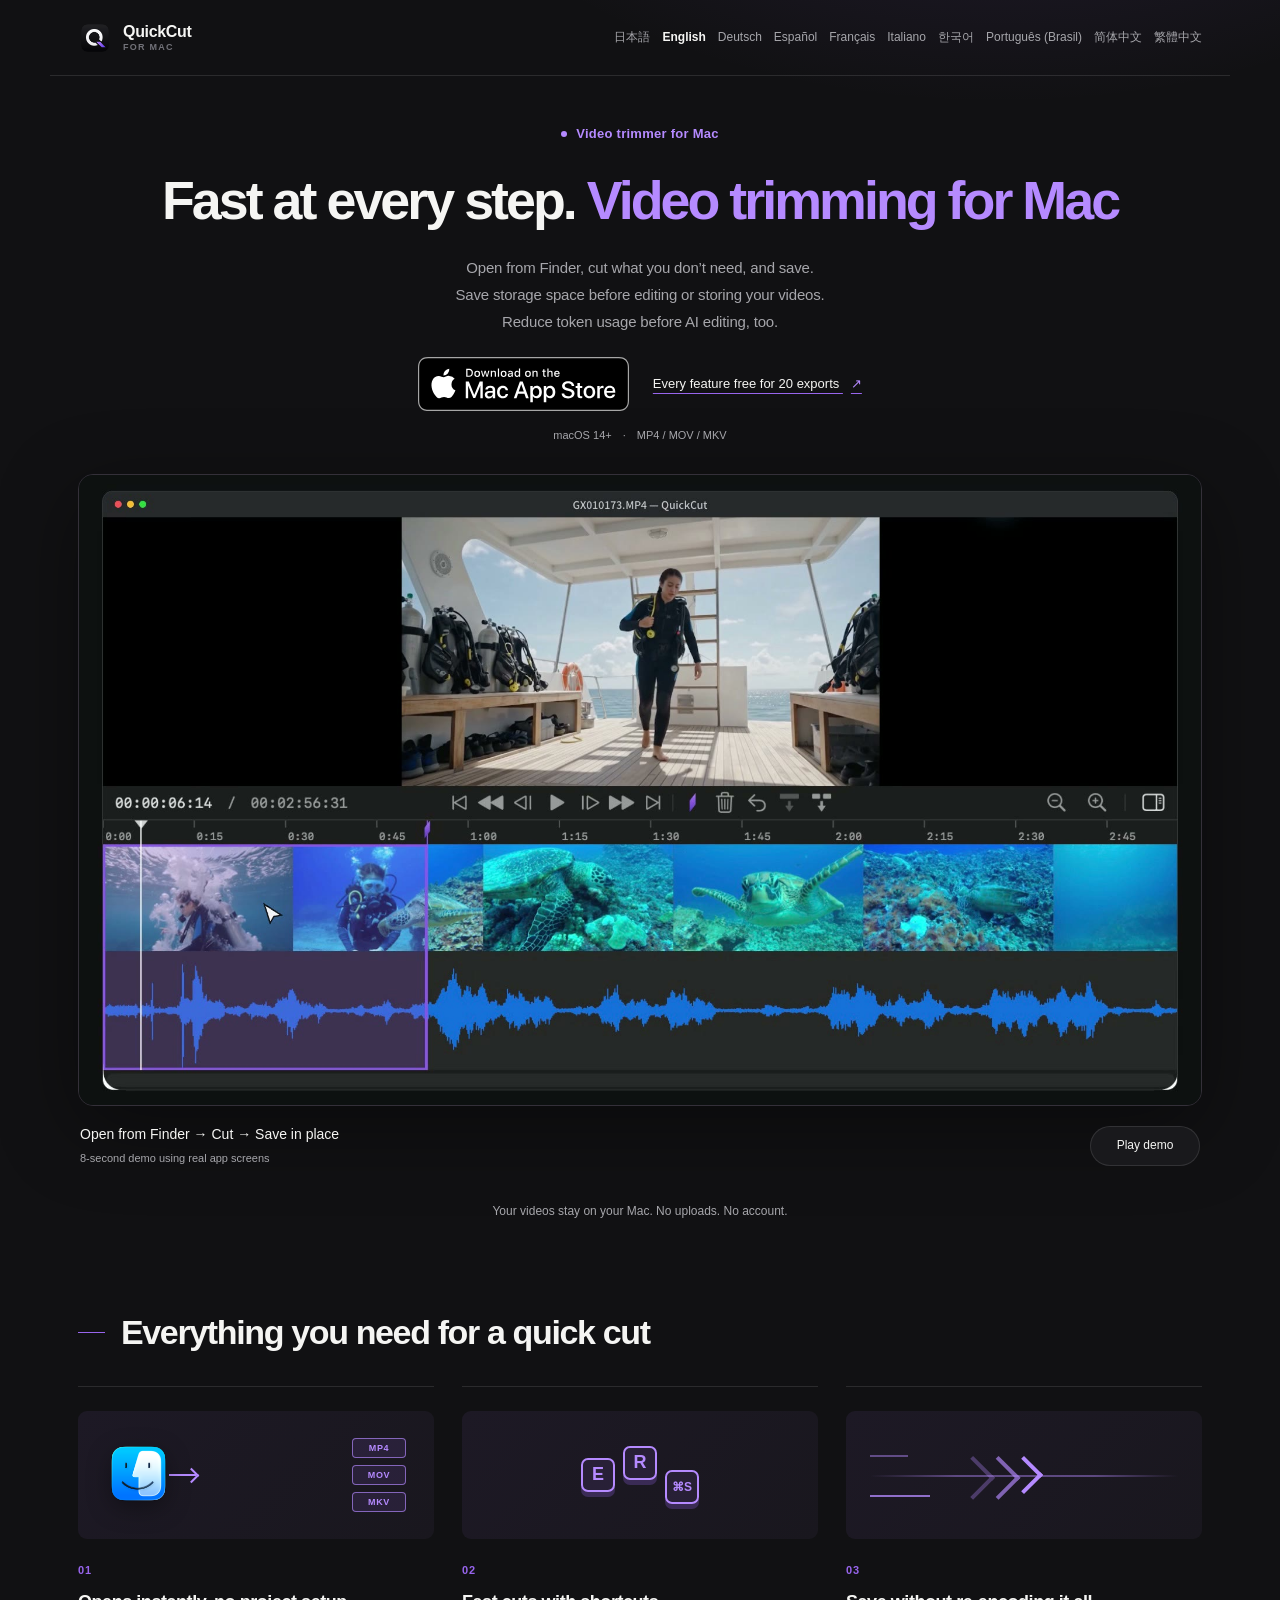
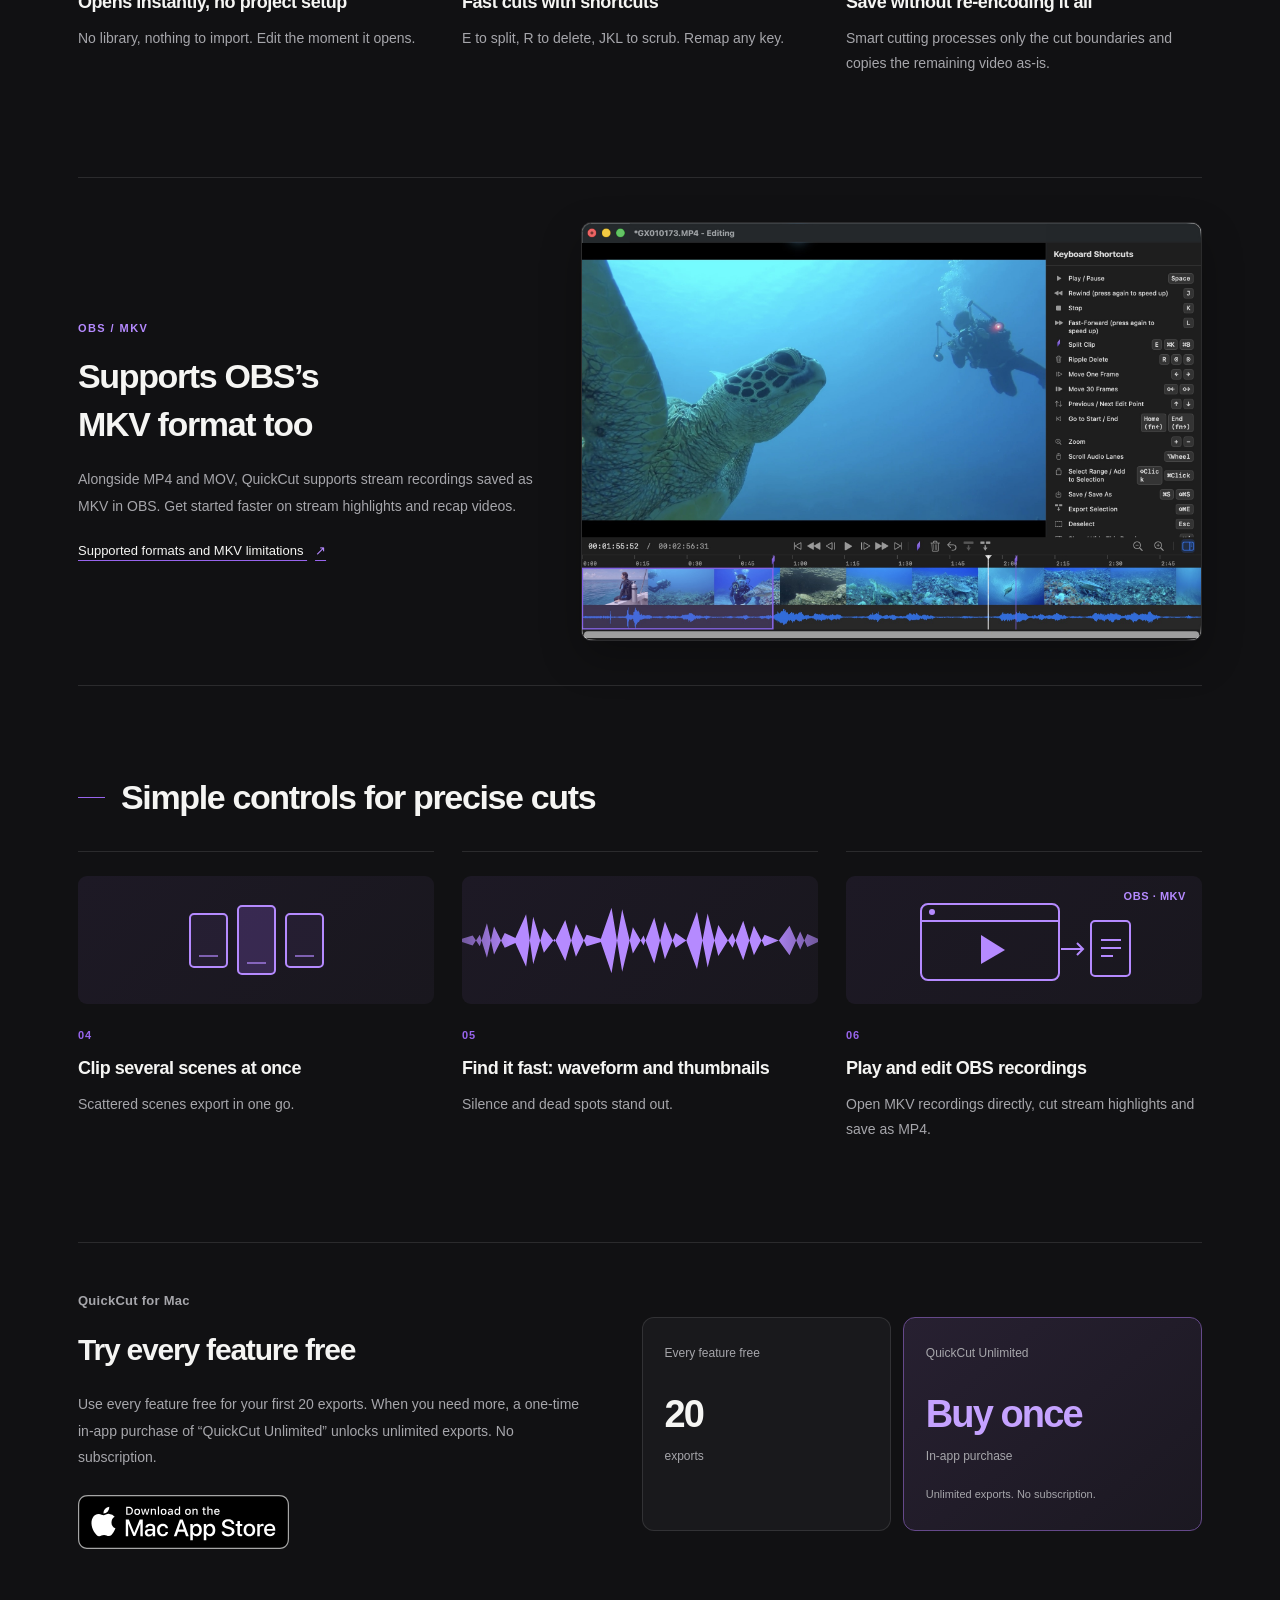
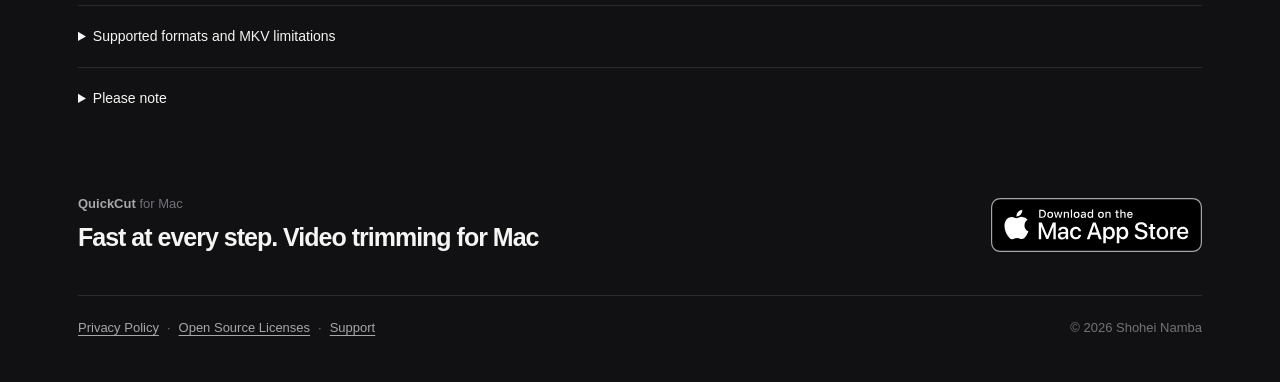
==== commit 10ef2abe: "Replace language selector with English LP and root-only language routing" ====
--- a/index.html
+++ b/index.html
@@ -3,16 +3,16 @@
 <head>
 <meta charset="utf-8">
 <meta name="viewport" content="width=device-width, initial-scale=1">
-<title>QuickCut for Mac</title>
-<meta name="description" content="Choose your language for QuickCut, the fast lossless video trimmer for Mac.">
-<meta property="og:title" content="QuickCut for Mac">
-<meta property="og:description" content="Choose your language for QuickCut, the fast lossless video trimmer for Mac.">
-<meta property="og:image" content="https://nbashohei.github.io/quickcut-info/assets/screenshot-en.jpg">
+<title>QuickCut — Video Trimmer for Mac | MP4, MOV &amp; MKV</title>
+<meta name="description" content="Trim MP4, MOV and MKV videos on Mac. Open and play OBS recordings, cut stream highlights and export with QuickCut. Try every feature free for 20 exports; unlock more with a one-time purchase.">
+<meta property="og:title" content="QuickCut — Video Trimmer for Mac | MP4, MOV &amp; MKV">
+<meta property="og:description" content="Trim MP4, MOV and MKV videos on Mac. Open and play OBS recordings, cut stream highlights and export with QuickCut. Try every feature free for 20 exports; unlock more with a one-time purchase.">
+<meta property="og:image" content="https://quickcut.app/assets/screenshot-en.jpg">
 <meta name="theme-color" content="#111113">
 <meta name="apple-mobile-web-app-title" content="QuickCut">
 <link rel="icon" href="assets/icon-512.png">
 <link rel="apple-touch-icon" href="assets/icon-512.png">
-<script type="application/ld+json">{"@context":"https://schema.org","@type":"SoftwareApplication","name":"QuickCut","operatingSystem":"macOS 14.0 or later","applicationCategory":"MultimediaApplication","downloadUrl":"https://apps.apple.com/app/id6787743606","url":"https://nbashohei.github.io/quickcut-info/","inLanguage":"en","description":"Choose your language for QuickCut, the fast lossless video trimmer for Mac.","screenshot":"https://nbashohei.github.io/quickcut-info/assets/screenshot-en.jpg"}</script>
+<script type="application/ld+json">{"@context":"https://schema.org","@type":"SoftwareApplication","name":"QuickCut","operatingSystem":"macOS 14.0 or later","applicationCategory":"MultimediaApplication","downloadUrl":"https://apps.apple.com/app/id6787743606","url":"https://quickcut.app/en/","inLanguage":"en","description":"Trim MP4, MOV and MKV videos on Mac. Open and play OBS recordings, cut stream highlights and export with QuickCut. Try every feature free for 20 exports; unlock more with a one-time purchase.","screenshot":"https://quickcut.app/assets/screenshot-en.jpg"}</script>
 <style>
 :root { --bg:#111113; --surface:#19191c; --surface-raised:#202024; --ink:#f5f5f3; --muted:#a6a6ab; --soft:#727279; --accent:#9865ed; --accent-bright:#b58aff; --accent-faint:rgba(152,101,237,.17); --line:rgba(255,255,255,.11); --max:1180px; }
 * { box-sizing:border-box; } html { background:var(--bg); }
@@ -58,31 +58,100 @@
 @media (prefers-reduced-motion:reduce) { *,*::before,*::after { scroll-behavior:auto !important; transition:none !important; } }
 </style>
 <meta property="og:type" content="website">
-<meta property="og:url" content="https://nbashohei.github.io/quickcut-info/">
-<link rel="canonical" href="https://nbashohei.github.io/quickcut-info/">
-<link rel="alternate" hreflang="ja" href="https://nbashohei.github.io/quickcut-info/ja/">
-<link rel="alternate" hreflang="en" href="https://nbashohei.github.io/quickcut-info/en/">
-<link rel="alternate" hreflang="de" href="https://nbashohei.github.io/quickcut-info/de/">
-<link rel="alternate" hreflang="es" href="https://nbashohei.github.io/quickcut-info/es/">
-<link rel="alternate" hreflang="fr" href="https://nbashohei.github.io/quickcut-info/fr/">
-<link rel="alternate" hreflang="it" href="https://nbashohei.github.io/quickcut-info/it/">
-<link rel="alternate" hreflang="ko" href="https://nbashohei.github.io/quickcut-info/ko/">
-<link rel="alternate" hreflang="pt-BR" href="https://nbashohei.github.io/quickcut-info/pt-br/">
-<link rel="alternate" hreflang="zh-Hans" href="https://nbashohei.github.io/quickcut-info/zh-hans/">
-<link rel="alternate" hreflang="zh-Hant" href="https://nbashohei.github.io/quickcut-info/zh-hant/">
-<link rel="alternate" hreflang="x-default" href="https://nbashohei.github.io/quickcut-info/">
+<meta property="og:url" content="https://quickcut.app/en/">
+<link rel="canonical" href="https://quickcut.app/en/">
+<link rel="alternate" hreflang="ja" href="https://quickcut.app/ja/">
+<link rel="alternate" hreflang="en" href="https://quickcut.app/en/">
+<link rel="alternate" hreflang="de" href="https://quickcut.app/de/">
+<link rel="alternate" hreflang="es" href="https://quickcut.app/es/">
+<link rel="alternate" hreflang="fr" href="https://quickcut.app/fr/">
+<link rel="alternate" hreflang="it" href="https://quickcut.app/it/">
+<link rel="alternate" hreflang="ko" href="https://quickcut.app/ko/">
+<link rel="alternate" hreflang="pt-BR" href="https://quickcut.app/pt-br/">
+<link rel="alternate" hreflang="zh-Hans" href="https://quickcut.app/zh-hans/">
+<link rel="alternate" hreflang="zh-Hant" href="https://quickcut.app/zh-hant/">
+<link rel="alternate" hreflang="x-default" href="https://quickcut.app/en/">
+<script src="assets/landing-page-language.js" data-auto-language="true"></script>
+<link rel="stylesheet" href="assets/landing-page.css">
+<link rel="preload" as="image" href="assets/quickcut-demo-en-poster.jpg" fetchpriority="high">
 </head>
 
 <body>
-<div class="top"><a class="brand" href="./" aria-label="QuickCut home"><img src="assets/icon-512.png" alt=""><span class="brand-name"><b>QuickCut</b><small>FOR MAC</small></span></a></div>
-<main style="max-width:var(--max); min-height:70vh; margin:0 auto; padding:clamp(80px,16vw,180px) 28px;">
-  <p class="eyebrow">QuickCut for Mac</p>
-  <h1>Choose your language</h1>
-  <p class="sub">Fast, lossless video trimming for Mac.</p>
-  <nav aria-label="Choose your language" style="display:flex; flex-wrap:wrap; gap:10px; margin-top:42px; max-width:680px;"><a href="ja/">日本語</a> <a href="en/">English</a> <a href="de/">Deutsch</a> <a href="es/">Español</a> <a href="fr/">Français</a> <a href="it/">Italiano</a> <a href="ko/">한국어</a> <a href="pt-br/">Português (Brasil)</a> <a href="zh-hans/">简体中文</a> <a href="zh-hant/">繁體中文</a></nav>
+<div class="top"><a class="brand" href="en/" data-language="en" aria-label="QuickCut home"><img src="assets/icon-512.png" alt=""><span class="brand-name"><b>QuickCut</b><small>FOR MAC</small></span></a><nav class="language-links" aria-label="Language"><a href="ja/" data-language="ja">日本語</a> <a href="en/" data-language="en" aria-current="page">English</a> <a href="de/" data-language="de">Deutsch</a> <a href="es/" data-language="es">Español</a> <a href="fr/" data-language="fr">Français</a> <a href="it/" data-language="it">Italiano</a> <a href="ko/" data-language="ko">한국어</a> <a href="pt-br/" data-language="pt-BR">Português (Brasil)</a> <a href="zh-hans/" data-language="zh-Hans">简体中文</a> <a href="zh-hant/" data-language="zh-Hant">繁體中文</a></nav></div>
+
+<main id="en" lang="en" class="landing">
+<header class="hero">
+  <div class="hero-text">
+    <p class="eyebrow"><span class="status-dot" aria-hidden="true"></span>Video trimmer for Mac</p>
+    <h1><span class="headline-lead">Fast at every step.</span> <em>Video trimming for Mac</em></h1>
+    <p class="sub">Open from Finder, cut what you don’t need, and save.<br>Save storage space before editing or storing your videos.<br>Reduce token usage before AI editing, too.</p>
+    <div class="hero-actions"><a class="badge" href="https://apps.apple.com/app/id6787743606"><img src="assets/badge-en-us.svg" alt="Mac App Store" height="60"></a><a class="trial-link" href="#pricing">Every feature free for 20 exports <span aria-hidden="true">↗</span></a></div>
+    <p class="requirements">macOS 14+ <span aria-hidden="true">·</span> MP4 / MOV / MKV</p>
+  </div>
+</header>
+<figure class="demo" aria-labelledby="demo-caption">
+  <div class="demo-screen">
+    <video id="product-demo" width="1920" height="1080" muted loop playsinline controls preload="none" poster="assets/quickcut-demo-en-poster.jpg" aria-label="Open from Finder → Cut → Save in place">
+      <source data-src="assets/quickcut-demo-en-1080p.mp4" type="video/mp4">
+      <a href="assets/quickcut-demo-en-1080p.mp4">Open demo video</a>
+    </video>
+  </div>
+  <figcaption id="demo-caption"><div><strong>Open from Finder → Cut → Save in place</strong><span>8-second demo using real app screens</span></div><button class="demo-toggle" type="button" hidden aria-controls="product-demo" data-play="Play demo" data-pause="Pause">Play demo</button><noscript><a href="assets/quickcut-demo-en-1080p.mp4">Open demo video</a></noscript></figcaption>
+</figure>
+<p class="local-note">Your videos stay on your Mac. No uploads. No account.</p>
+<div class="section-heading"><span></span><h2>Everything you need for a quick cut</h2></div>
+<ul class="features">
+<li class="feature feature-nofile">
+  <div class="visual visual-open" aria-hidden="true"><img src="assets/finder-icon.png" alt=""><em></em><span>MP4</span><span>MOV</span><span>MKV</span></div>
+  <div class="feature-copy"><span class="feature-number" aria-hidden="true">01</span><h3>Opens instantly, no project setup</h3><span>No library, nothing to import. Edit the moment it opens.</span></div>
+</li>
+<li class="feature feature-keyboard">
+  <div class="visual visual-keys" aria-hidden="true"><i></i><i></i><i></i></div>
+  <div class="feature-copy"><span class="feature-number" aria-hidden="true">02</span><h3>Fast cuts with shortcuts</h3><span>E to split, R to delete, JKL to scrub. Remap any key.</span></div>
+</li>
+<li class="feature feature-wave">
+  <div class="visual visual-speed" aria-hidden="true"><i></i><span></span></div>
+  <div class="feature-copy"><span class="feature-number" aria-hidden="true">03</span><h3>Save without re-encoding it all</h3><span>Smart cutting processes only the cut boundaries and copies the remaining video as-is.</span></div>
+</li>
+</ul>
+<div class="workflow" id="obs-mkv">
+  <div class="workflow-copy"><p class="eyebrow">OBS / MKV</p><h2>Supports OBS’s MKV format too</h2>
+  <p>Alongside MP4 and MOV, QuickCut supports stream recordings saved as MKV in OBS. Get started faster on stream highlights and recap videos.</p>
+  <a class="text-link" href="#format-details">Supported formats and MKV limitations <span aria-hidden="true">↗</span></a></div>
+  <figure class="detail"><img src="assets/screenshot2-en.jpg" alt="QuickCut video editing timeline with two edit points and one selected clip" width="2000" height="1348" loading="lazy"></figure>
+</div>
+<div class="section-heading"><span></span><h2>Simple controls for precise cuts</h2></div>
+<ul class="features secondary-features"><li class="feature feature-multiscene">
+  <div class="visual visual-scenes" aria-hidden="true"><i></i><i></i><i></i></div>
+  <div class="feature-copy"><span class="feature-number" aria-hidden="true">04</span><h3>Clip several scenes at once</h3><span>Scattered scenes export in one go.</span></div>
+</li>
+<li class="feature feature-search">
+  <div class="visual visual-wave" aria-hidden="true"><i></i></div>
+  <div class="feature-copy"><span class="feature-number" aria-hidden="true">05</span><h3>Find it fast: waveform and thumbnails</h3><span>Silence and dead spots stand out.</span></div>
+</li>
+<li class="feature feature-recording">
+  <div class="visual visual-recording" aria-hidden="true"><svg viewBox="0 0 280 128" fill="none"><rect x="37" y="28" width="138" height="76" rx="7" stroke="currentColor" stroke-width="2"/><path d="M37 45H175" stroke="currentColor" stroke-width="2"/><circle cx="48" cy="36" r="3" fill="currentColor"/><path d="M97 59L97 88L121 74Z" fill="currentColor"/><path d="M177 73H199M193 67L199 73L193 79" stroke="currentColor" stroke-width="2"/><rect x="207" y="45" width="39" height="55" rx="4" stroke="currentColor" stroke-width="2"/><path d="M217 64H237M217 72H237M217 80H229" stroke="currentColor" stroke-width="2"/></svg><span>OBS · MKV</span></div>
+  <div class="feature-copy"><span class="feature-number" aria-hidden="true">06</span><h3>Play and edit OBS recordings</h3><span>Open MKV recordings directly, cut stream highlights and save as MP4.</span></div>
+</li></ul>
+<div class="pricing" id="pricing">
+  <div class="pricing-intro"><p class="eyebrow">QuickCut for Mac</p><h2>Try every feature free</h2><p>Use every feature free for your first 20 exports. When you need more, a one-time in-app purchase of “QuickCut Unlimited” unlocks unlimited exports. No subscription.</p><a class="badge" href="https://apps.apple.com/app/id6787743606"><img src="assets/badge-en-us.svg" alt="Mac App Store" height="60"></a></div>
+  <div class="price-options">
+    <div class="price-option"><h3>Every feature free</h3><p class="price-value">20</p><p>exports</p></div>
+    <div class="price-option unlimited"><h3>QuickCut Unlimited</h3><p class="price-value">Buy once</p><p>In-app purchase</p><small>Unlimited exports. No subscription.</small></div>
+  </div>
+</div>
+<div class="notes-block" id="format-details">
+  <details><summary>Supported formats and MKV limitations</summary><p>MP4 / MOV / MKV — including OBS recordings</p><p>Supports recordings with H.264/HEVC video and AAC audio. MKV originals cannot be overwritten. VP9 is not supported; AV1 depends on your Mac&#x27;s decoder. Unsupported audio tracks and subtitles are listed before import so you can review what will be excluded.</p></details>
+  <details><summary>Please note</summary><ul class="notes"><li>QuickCut only cuts. It doesn’t add titles, effects, or music</li>
+<li>MKV files are saved as MP4; you can’t overwrite an MKV</li>
+<li>VP9 and AV1 videos may not open on some Macs</li></ul></details>
+</div>
+<div class="cta"><div><p>QuickCut <span>for Mac</span></p><h2>Fast at every step. Video trimming for Mac</h2></div><a class="badge" href="https://apps.apple.com/app/id6787743606"><img src="assets/badge-en-us.svg" alt="Mac App Store" height="60"></a></div>
+<footer>
+  <a href="privacy.html#en">Privacy Policy</a> · <a href="licenses.html">Open Source Licenses</a> · <a href="mailto:quickcut.app.help@gmail.com?subject=QuickCut">Support</a>
+  <span>© 2026 Shohei Namba</span>
+</footer>
 </main>
-<script>
-(function () { var paths = {"ja": "ja", "en": "en", "de": "de", "es": "es", "fr": "fr", "it": "it", "ko": "ko", "pt-BR": "pt-br", "zh-Hans": "zh-hans", "zh-Hant": "zh-hant"}; var code = location.hash.slice(1); if (paths[code]) location.replace(paths[code] + "/"); })();
-</script>
+<script src="assets/landing-page-demo.js" defer></script>
 </body>
 </html>
--- a/assets/landing-page.css
+++ b/assets/landing-page.css
@@ -0,0 +1,111 @@
+/* Product-first layout. Shared by all ten static language pages. */
+.landing { max-width:var(--max); margin:auto; padding:0 28px 40px; }
+.hero { display:block; min-height:0; padding:48px 0 30px; text-align:center; }
+.hero-text { max-width:1080px; margin:auto; }
+.hero .eyebrow { display:flex; justify-content:center; align-items:center; gap:9px; color:var(--accent-bright); margin-bottom:22px; }
+.status-dot { width:6px; height:6px; border-radius:50%; background:var(--accent-bright); }
+.hero h1 { max-width:none; font-size:clamp(36px,4.2vw,58px); letter-spacing:-.055em; line-height:1.3; text-wrap:balance; }
+.hero h1 em,.headline-lead { display:inline-block; }
+.hero .sub { font-size:15px; line-height:1.8; margin:18px 0 22px; text-wrap:balance; }
+.hero-actions { display:flex; align-items:center; justify-content:center; gap:24px; }
+.trial-link,.text-link { color:var(--ink); font-size:13px; text-underline-offset:5px; text-decoration-color:var(--accent); }
+.trial-link span,.text-link span { margin-left:8px; color:var(--accent-bright); }
+.requirements { font-size:11px; margin:16px 0 0; color:var(--muted); }
+.requirements span { padding:0 8px; }
+.demo { margin:0; }
+.demo-screen { overflow:hidden; background:#181620; border:1px solid #343039; border-radius:15px; box-shadow:0 22px 80px #0006; aspect-ratio:16/9; }
+.demo video { display:block; width:100%; height:auto; aspect-ratio:16/9; }
+.demo figcaption { display:flex; align-items:center; justify-content:space-between; gap:20px; padding:18px 2px 0; }
+.demo figcaption strong { display:block; font-weight:500; font-size:14px; }
+.demo figcaption span { display:block; margin-top:4px; color:var(--muted); font-size:11px; }
+.demo-toggle { flex-shrink:0; color:var(--ink); background:var(--surface); border:1px solid var(--line); border-radius:99px; min-height:40px; min-width:110px; padding:8px 16px; font:inherit; font-size:12px; cursor:pointer; }
+.demo-toggle:hover { border-color:var(--accent-bright); }
+.demo-toggle[hidden] { display:none; }
+a:focus-visible,button:focus-visible,summary:focus-visible { outline:2px solid var(--accent-bright); outline-offset:5px; }
+.local-note { margin:35px 0 88px; color:var(--muted); text-align:center; font-size:12px; }
+.section-heading { margin:0 0 30px; }
+.section-heading h2 { font-size:clamp(24px,3vw,34px); line-height:1.4; text-wrap:balance; }
+.features { border:0; gap:28px; }
+.features li { background:none; border:0; border-top:1px solid var(--line); border-radius:0; padding:24px 0 0; gap:23px; min-height:0; }
+.feature-copy { gap:10px; }
+.feature-copy h3 { margin:0; font-size:18px; font-weight:600; letter-spacing:-.025em; line-height:1.5; }
+.features .feature-copy > span:last-child { font-size:14px; line-height:1.8; }
+.visual { border:0; border-radius:9px; background:linear-gradient(135deg,#1d1925,#19171e); box-shadow:none; }
+.visual::after { display:none; }
+.visual-keys i { font-style:normal; display:grid; place-items:center; font-size:18px; font-weight:600; color:var(--accent-bright); }
+.visual-keys i:nth-child(1)::after { content:'E'; }
+.visual-keys i:nth-child(2)::after { content:'R'; }
+.visual-keys i:nth-child(3)::after { content:'⌘S'; font-size:12px; }
+.workflow { display:grid; grid-template-columns:.85fr 1.15fr; gap:44px; align-items:center; max-width:none; margin:100px 0 88px; padding:44px 0; border-top:1px solid var(--line); border-bottom:1px solid var(--line); }
+.workflow h2 { line-height:1.4; font-size:clamp(24px,3vw,34px); text-wrap:balance; }
+.workflow .eyebrow { color:var(--accent-bright); font-size:11px; letter-spacing:.13em; margin-bottom:14px; }
+.workflow p { font-size:14px; line-height:1.9; margin:18px 0; }
+.workflow .detail { margin:0; overflow:hidden; border-radius:10px; border:1px solid var(--line); box-shadow:0 16px 40px #0004; }
+.secondary-features { margin-bottom:100px; }
+.pricing { grid-template-columns:1fr 1.1fr; padding:48px 0; gap:54px; align-items:center; border-bottom:0; }
+.pricing h2 { font-size:30px; line-height:1.4; }
+.pricing-intro > p:not(.eyebrow) { color:var(--muted); font-size:14px; line-height:1.9; margin:20px 0 24px; }
+.price-options { display:grid; grid-template-columns:1fr 1.2fr; gap:12px; }
+.price-option { border:1px solid var(--line); padding:26px 22px; border-radius:12px; background:var(--surface); }
+.price-option h3 { margin:0; color:var(--muted); font-size:12px; font-weight:500; }
+.price-option p { margin:0; font-size:12px; color:var(--muted); }
+.price-option .price-value { margin:30px 0 9px; color:var(--ink); font-size:clamp(24px,3vw,38px); line-height:1.2; font-weight:600; letter-spacing:-.05em; overflow-wrap:anywhere; }
+.price-option small { display:block; margin-top:20px; color:var(--muted); font-size:11px; line-height:1.7; }
+.price-option.unlimited { background:linear-gradient(140deg,#272031,#1b1821); border-color:#65498a; }
+.unlimited .price-value { color:#c5a2ff; }
+.notes-block { display:block; padding:0; }
+.notes-block details { padding:20px 0; border-top:1px solid var(--line); }
+.notes-block summary { cursor:pointer; color:var(--ink); font-size:14px; }
+.notes-block details p,.notes-block .notes { max-width:880px; color:var(--muted); font-size:13px; line-height:1.9; margin:18px 0 0; }
+.cta { margin:64px 0 38px; background:none; border:0; padding:0; }
+.cta h2 { font-size:25px; line-height:1.5; text-wrap:balance; }
+@media (max-width:850px) {
+  .hero-text { max-width:760px; }
+  .features { grid-template-columns:repeat(3,minmax(0,1fr)); gap:18px; }
+  .workflow { gap:28px; grid-template-columns:1fr; }
+  .workflow-copy { max-width:650px; }
+  .pricing { grid-template-columns:1fr; gap:28px; }
+}
+@media (max-width:600px) {
+  .landing { padding:0 18px 28px; }
+  .top { align-items:center; }
+  .language-links { font-size:10px; gap:5px 10px; max-width:220px; justify-content:flex-end; }
+  .brand-name small { font-size:8px; }
+  .hero { padding:42px 0 28px; }
+  .hero h1 { font-size:clamp(32px,8.5vw,48px); }
+  .hero .eyebrow { font-size:11px; }
+  .hero .sub { font-size:13px; margin:18px 0 22px; }
+  .hero-actions { flex-direction:column; gap:14px; }
+  .trial-link { font-size:12px; }
+  .demo-screen { border-radius:8px; }
+  .demo figcaption { gap:12px; padding-top:12px; align-items:flex-start; }
+  .demo figcaption strong { font-size:11px; }
+  .demo figcaption span { font-size:10px; }
+  .demo-toggle { min-width:76px; min-height:40px; padding:8px 10px; font-size:11px; }
+  .local-note { font-size:11px; line-height:1.8; margin:24px 0 52px; }
+  .features { grid-template-columns:1fr; gap:28px; }
+  .features li { padding:20px 0 0; grid-template-columns:100px 1fr; grid-template-rows:auto; gap:18px; align-items:center; }
+  .feature-copy h3 { font-size:16px; }
+  .features .feature-copy > span:last-child { font-size:12px; }
+  .visual { width:100px; height:100px; }
+  .visual-open img { width:42px; height:42px; left:8px; top:29px; }
+  .visual-open em { left:50px; width:10px; top:50px; }
+  .visual-open span { right:5px; width:29px; height:17px; font-size:6px; }
+  .visual-open span:nth-of-type(1) { top:20px; }
+  .visual-open span:nth-of-type(2) { top:43px; }
+  .visual-open span:nth-of-type(3) { top:66px; }
+  .visual-keys { gap:4px; }
+  .visual-keys i { width:24px; height:28px; font-size:13px; border-width:1px; }
+  .visual-scenes { gap:5px; }
+  .visual-scenes i { width:22px; height:38px; border-width:1px; }
+  .visual-scenes i:nth-child(2) { height:50px; }
+  .visual-recording svg { width:150%; margin-left:-25%; }
+  .visual-recording > span { top:8px; right:11px; font-size:9px; }
+  .workflow { margin:56px 0; padding:30px 0; }
+  .workflow p { font-size:13px; }
+  .secondary-features { margin-bottom:56px; }
+  .pricing { padding:30px 0; }
+  .price-option { padding:22px 16px; }
+  .price-option .price-value { font-size:27px; }
+  .cta .badge { margin-top:20px; }
+}
